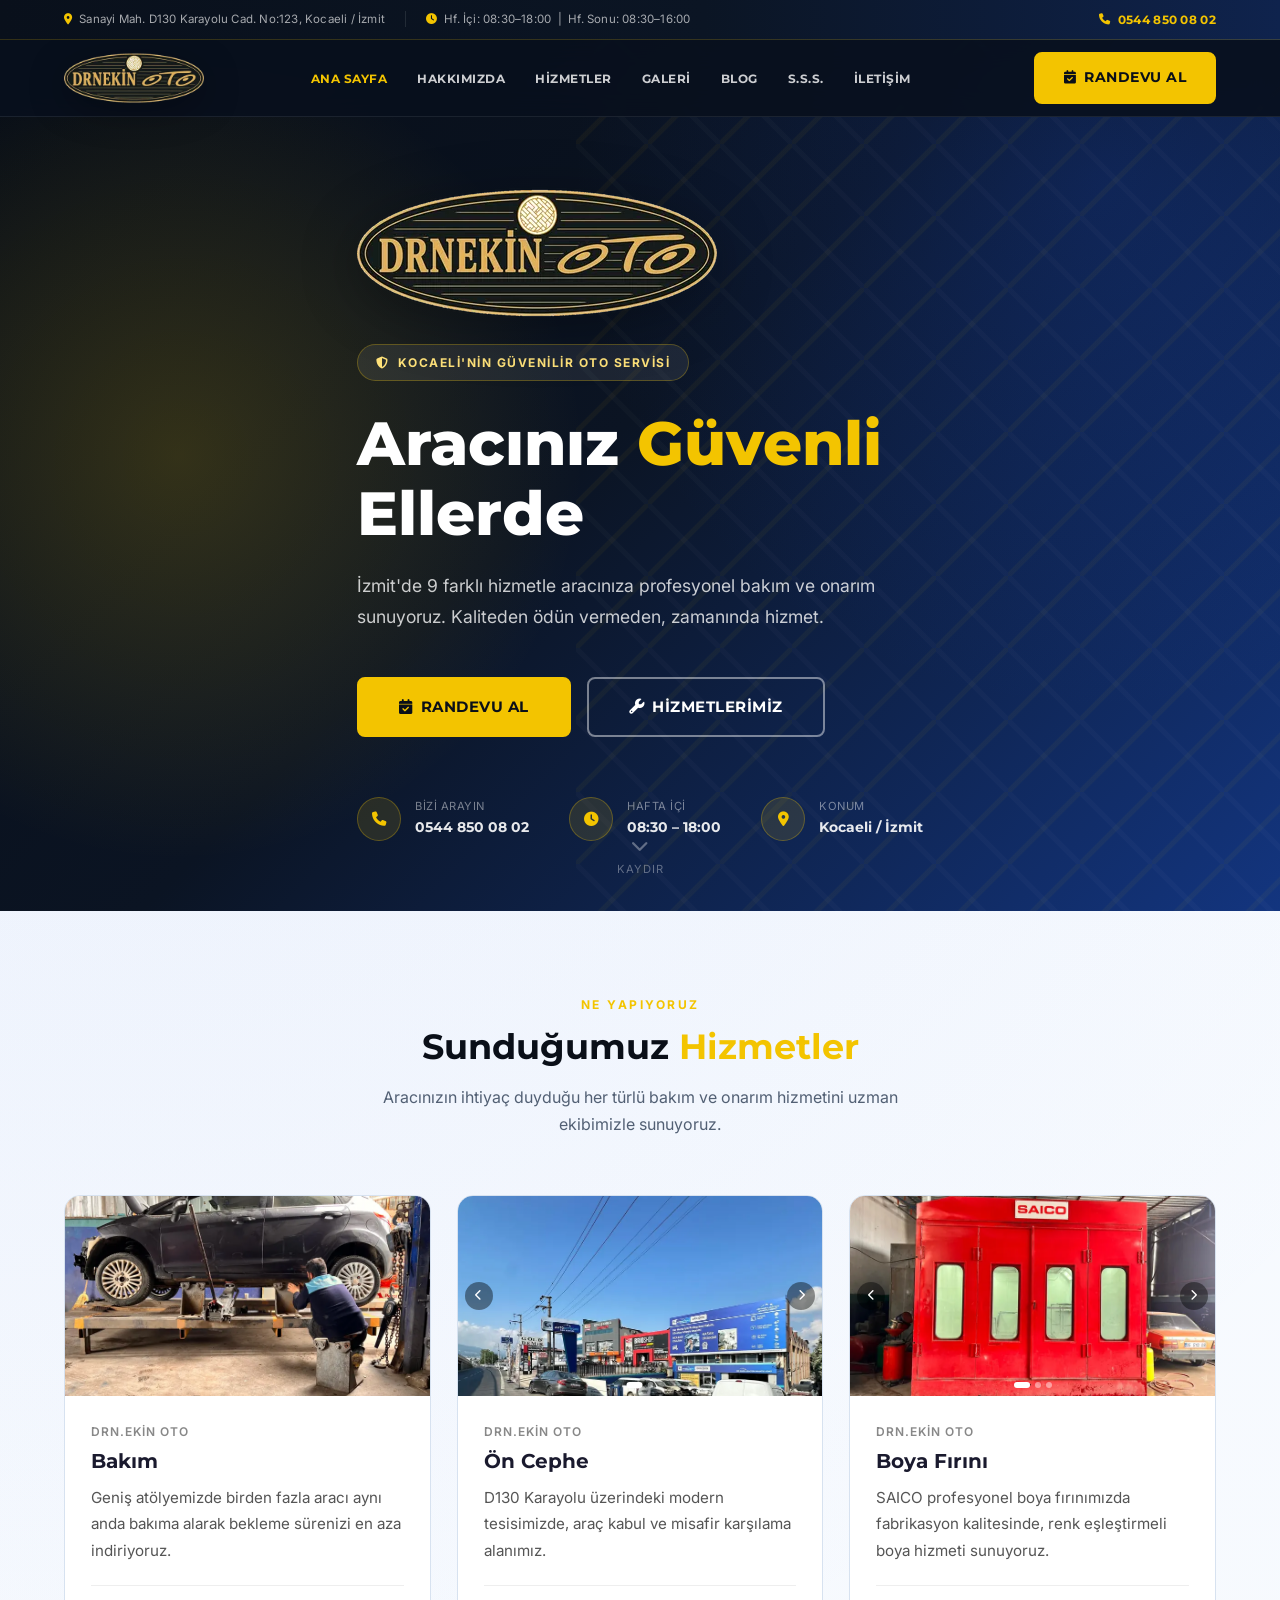
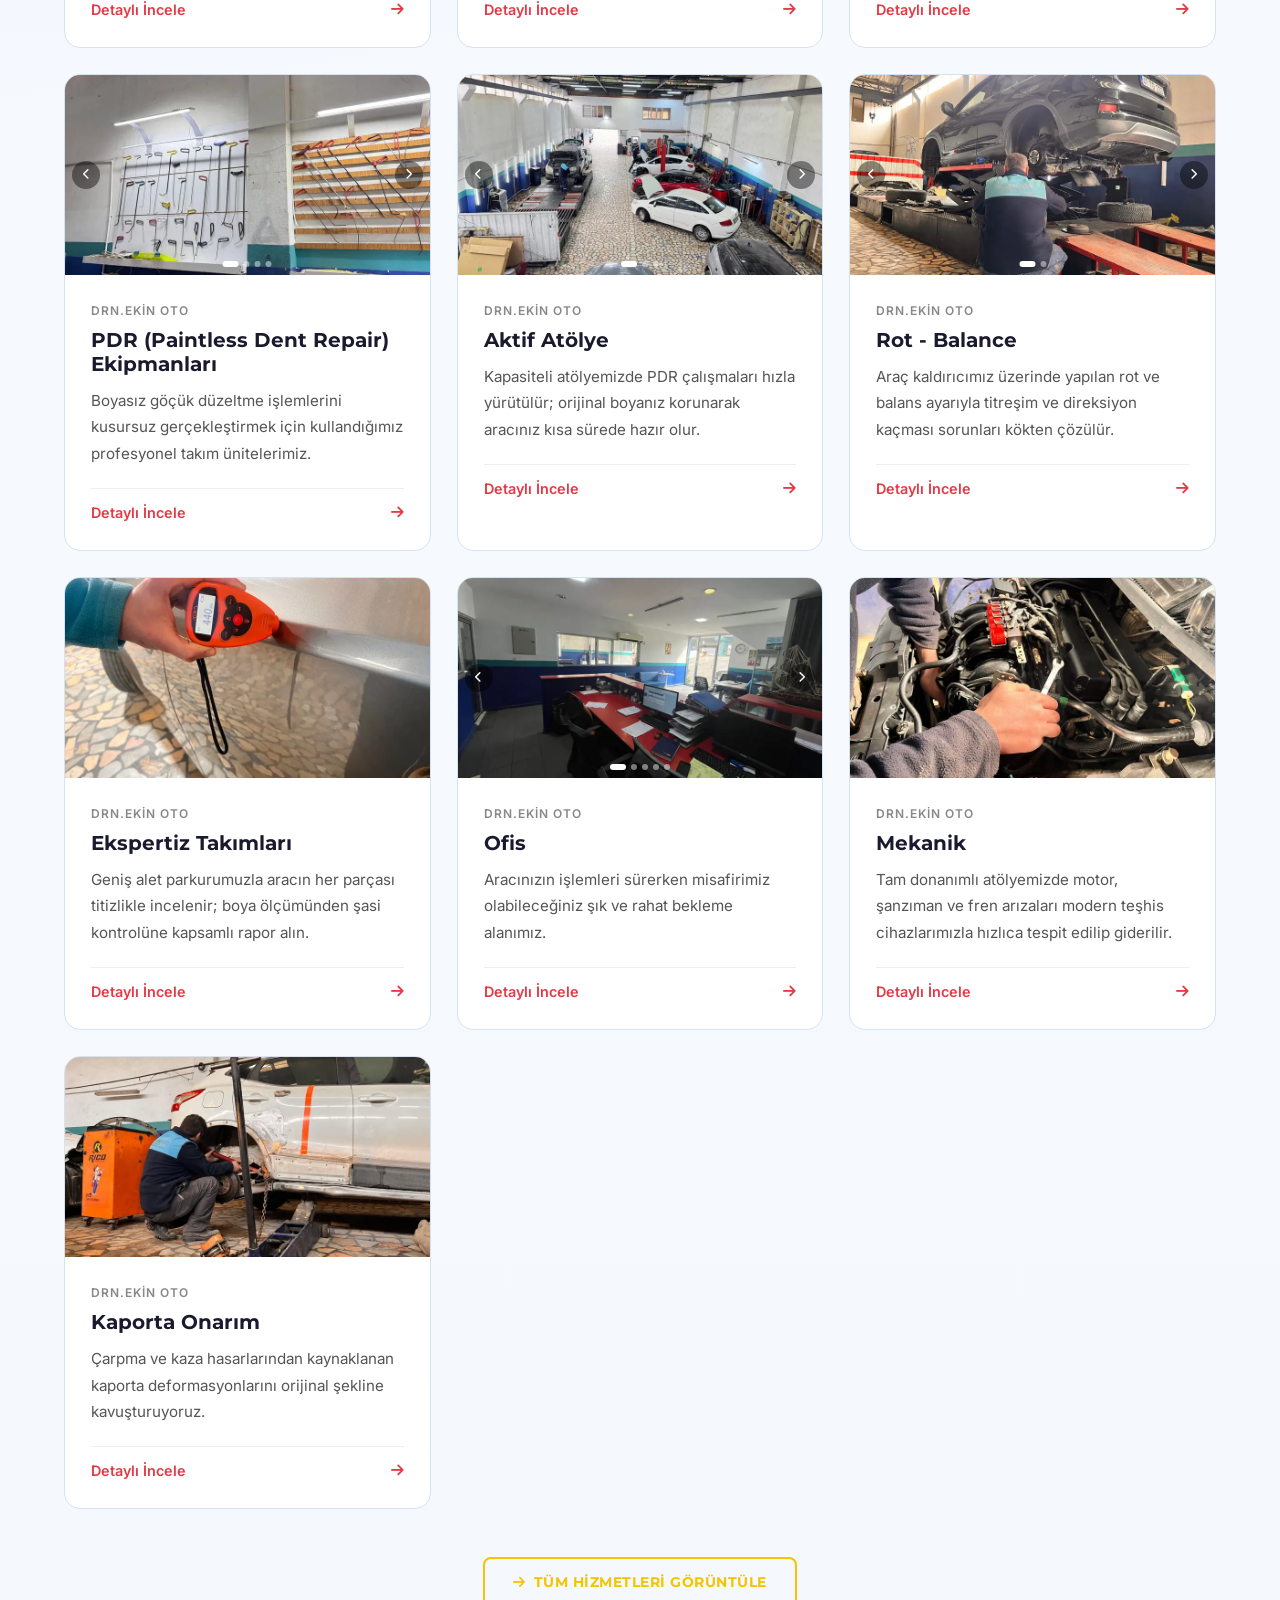
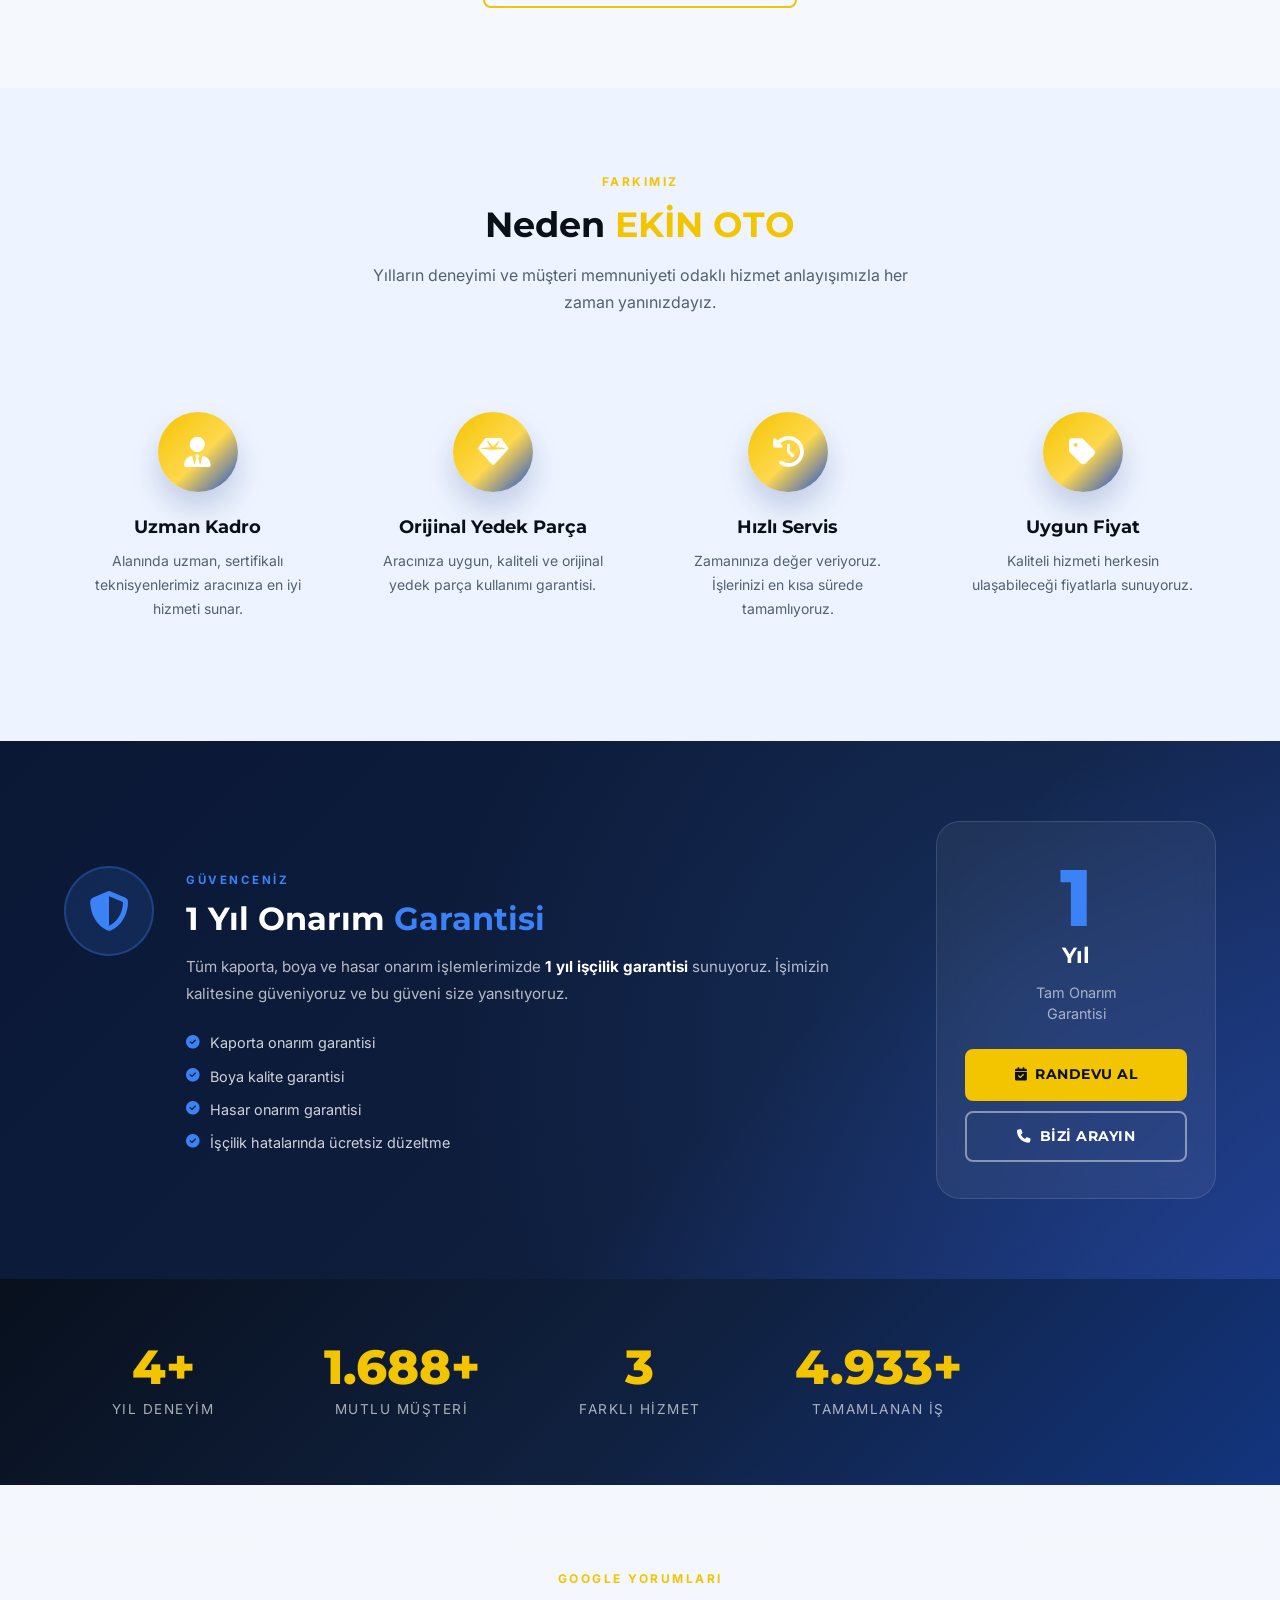
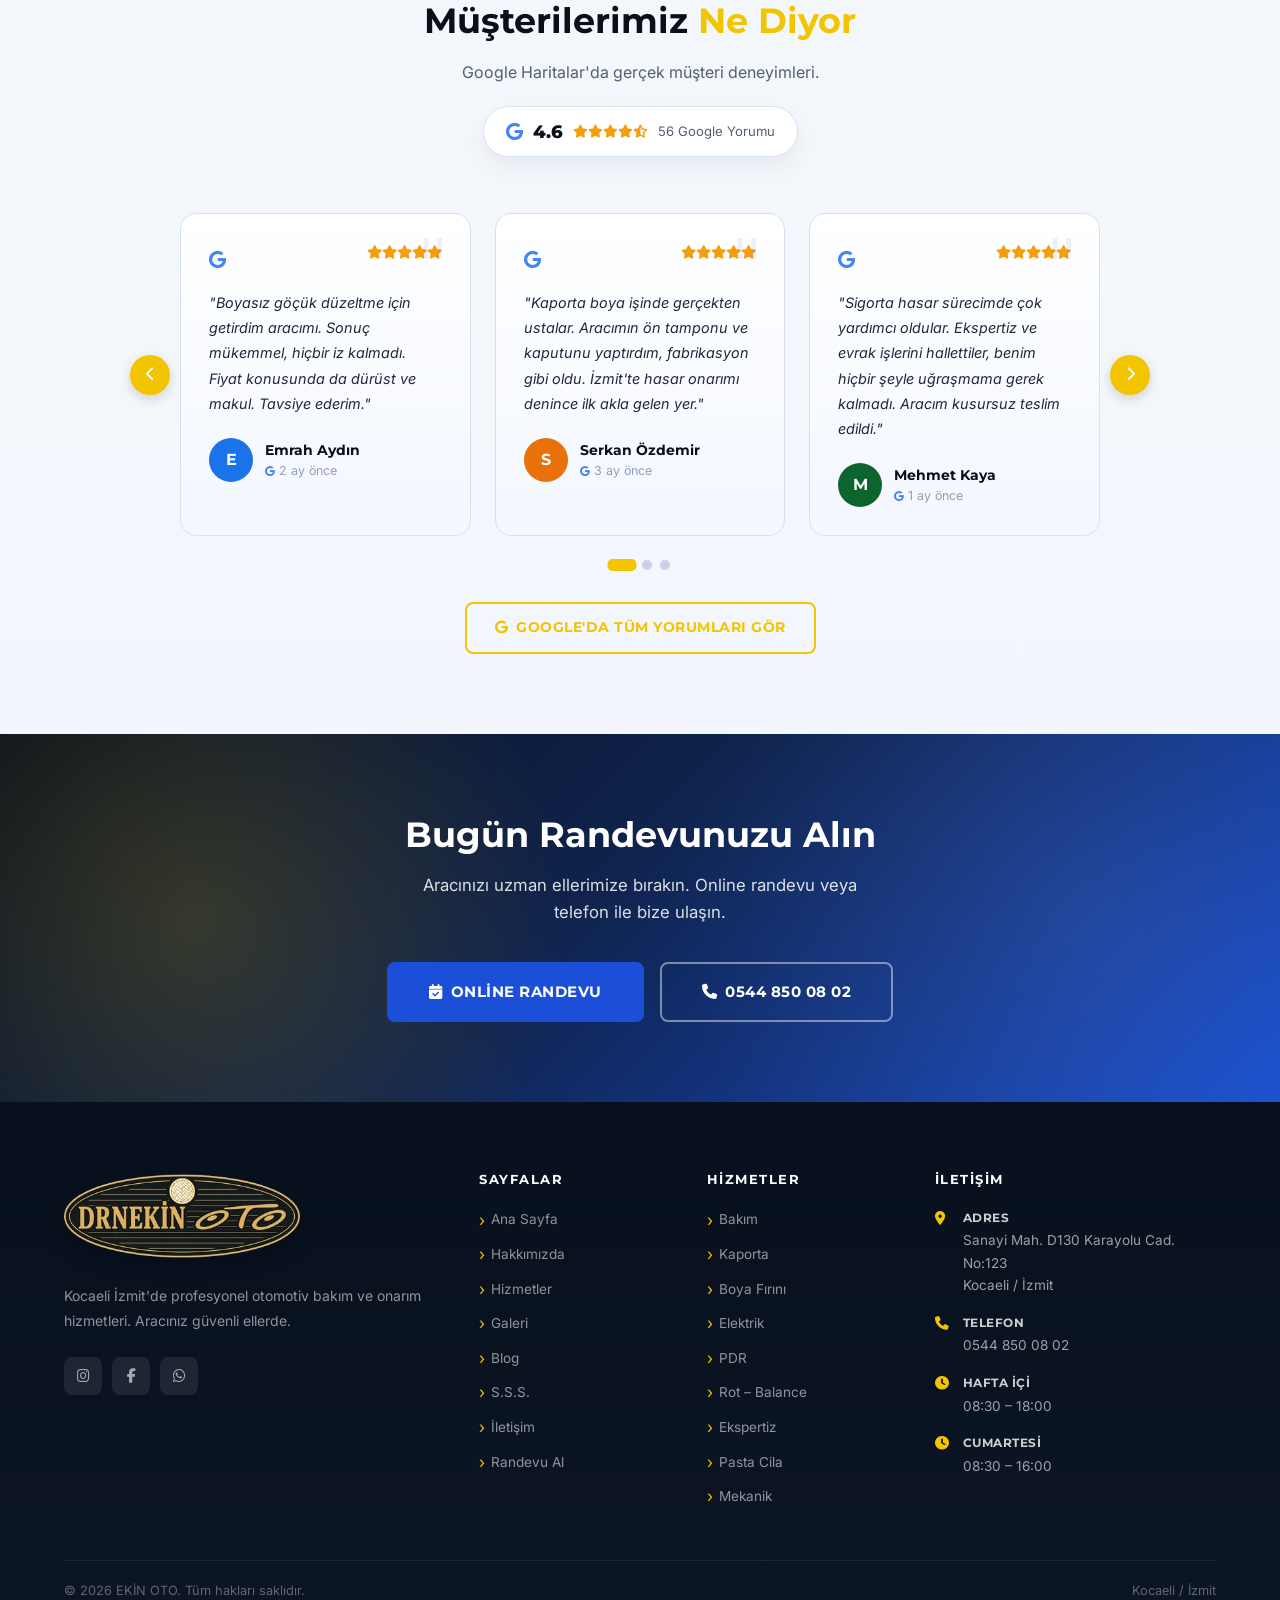
==== index.html @ cec2ea78 "Add Google reviews backend" ====
﻿<!DOCTYPE html>
<html lang="tr" data-tablet-nav="balanced">
<head>
  <meta charset="UTF-8">
  <meta http-equiv="Content-Type" content="text/html; charset=UTF-8">
  <meta name="viewport" content="width=device-width, initial-scale=1.0">
  <meta name="description" content="EKİN OTO - Kocaeli İzmit'nin güvenilir oto servisi. Yağ değişimi, lastik, fren, motor tamiri ve daha fazlası.">
  <title>EKİN OTO | Kocaeli İzmit Oto Servis</title>
  <meta property="og:title" content="EKİN OTO | Kocaeli İzmit Oto Servis">
  <meta property="og:description" content="İzmit'te 9 farklı hizmetle profesyonel bakım ve onarım. Güvenilir, hızlı ve uygun fiyatlı oto servis.">
  <meta property="og:type" content="website">
  <meta property="og:locale" content="tr_TR">
  <meta property="og:url" content="https://drnekinotoizmit.com/">
  <link rel="preconnect" href="https://fonts.googleapis.com">
  <link rel="preconnect" href="https://fonts.gstatic.com" crossorigin>
  <link href="https://fonts.googleapis.com/css2?family=Montserrat:wght@400;500;600;700;800&family=Inter:wght@300;400;500;600&family=Playfair+Display:wght@700;800&display=swap" rel="stylesheet">
  <link rel="stylesheet" href="https://cdnjs.cloudflare.com/ajax/libs/font-awesome/6.5.0/css/all.min.css">
  <link rel="stylesheet" href="css/style.css?v=26">

  <link rel="icon" type="image/png" href="images/logo1-icon.png?v=20260424">
  <link rel="apple-touch-icon" href="images/logo1-icon.png?v=20260424">
  <!-- Google Analytics -->
  <script async src="https://www.googletagmanager.com/gtag/js?id=G-1234567890"></script>
  <script>
    window.dataLayer = window.dataLayer || [];
    function gtag(){dataLayer.push(arguments);}
    gtag('js', new Date());
    gtag('config', 'G-1234567890');
  </script>
  <!-- Schema Markup -->
  <script type="application/ld+json">
  {
    "@context": "https://schema.org",
    "@type": "AutoRepair",
    "name": "EKİN OTO SERVİS",
    "image": "https://drnekinotoizmit.com/images/logo1.png?v=20260424",
    "@id": "https://drnekinotoizmit.com",
    "url": "https://drnekinotoizmit.com",
    "telephone": "+905448500802",
    "address": {
      "@type": "PostalAddress",
      "streetAddress": "Sanayi Mah. D130 Karayolu Cad. No:123",
      "addressLocality": "İzmit",
      "addressRegion": "Kocaeli",
      "addressCountry": "TR"
    }
  }
  </script>
</head>
<body>

  <!-- TOP INFO BAR -->
  <div class="topbar">
    <div class="container">
      <div class="topbar-left">
        <span class="topbar-item"><i class="fa-solid fa-location-dot"></i> Sanayi Mah. D130 Karayolu Cad. No:123, Kocaeli / İzmit</span>
        <span class="topbar-divider"></span>
        <span class="topbar-item"><i class="fa-solid fa-clock"></i> Hf. İçi: 08:30–18:00 &nbsp;|&nbsp; Hf. Sonu: 08:30–16:00</span>
      </div>
      <div class="topbar-right">
        <a href="tel:+905448500802" class="topbar-phone"><i class="fa-solid fa-phone"></i> 0544 850 08 02</a>
      </div>
    </div>
  </div>

  <!-- NAVBAR -->
  <nav class="navbar" id="navbar">
    <div class="container">
      <a href="index.html" class="navbar-logo">
        <img src="images/logo1-720.webp?v=20260424" alt="EKİN OTO SERVİS" class="logo-img" srcset="images/logo1-360.webp?v=20260424 360w, images/logo1-720.webp?v=20260424 720w" sizes="(max-width: 640px) 170px, 260px" decoding="async" fetchpriority="high">
      </a>
      <ul class="nav-links">
        <li><a href="index.html" class="active">Ana Sayfa</a></li>
        <li><a href="hakkimizda.html">Hakkımızda</a></li>
        <li><a href="hizmetler.html">Hizmetler</a></li>
        <li><a href="galeri.html">Galeri</a></li>
        <li><a href="blog.html">Blog</a></li>
        <li><a href="sss.html">S.S.S.</a></li>
        <li><a href="iletisim.html">İletişim</a></li>
      </ul>
      <div class="nav-cta-wrapper">
        <a href="randevu.html" class="btn btn-primary">
          <i class="fa-solid fa-calendar-check"></i> Randevu Al
        </a>
      </div>
      <button class="hamburger" id="hamburger" aria-label="Menüyü aç">
        <span></span><span></span><span></span>
      </button>
    </div>
    <div class="mobile-nav" id="mobileNav">
      <div class="mobile-nav-brand">
        <img src="images/logo1-720.webp?v=20260424" alt="EKİN OTO SERVİS" class="mobile-nav-logo" srcset="images/logo1-360.webp?v=20260424 360w, images/logo1-720.webp?v=20260424 720w" sizes="(max-width: 640px) 170px, 260px" decoding="async">
      </div>
      <ul>
        <li><a href="index.html">Ana Sayfa</a></li>
        <li><a href="hakkimizda.html">Hakkımızda</a></li>
        <li><a href="hizmetler.html">Hizmetler</a></li>
        <li><a href="galeri.html">Galeri</a></li>
        <li><a href="blog.html">Blog</a></li>
        <li><a href="sss.html">S.S.S.</a></li>
        <li><a href="iletisim.html">İletişim</a></li>
      </ul></div>
  </nav>

  <!-- HERO -->
  <section class="hero">
    <div class="hero-container">
      <div class="hero-brand">
        <img src="images/logo1-720.webp?v=20260424" alt="EKİN OTO SERVİS" class="hero-logo" srcset="images/logo1-360.webp?v=20260424 360w, images/logo1-720.webp?v=20260424 720w" sizes="(max-width: 640px) 170px, 260px" decoding="async">
      </div>
      <div class="hero-badge">
        <i class="fa-solid fa-shield-halved"></i> Kocaeli'nin Güvenilir Oto Servisi
      </div>
      <h1>Aracınız <span>Güvenli</span><br>Ellerde</h1>
      <p class="hero-subtitle">
        İzmit'de 9 farklı hizmetle aracınıza profesyonel bakım ve onarım sunuyoruz. Kaliteden ödün vermeden, zamanında hizmet.
      </p>
      <div class="hero-btns">
        <a href="randevu.html" class="btn btn-primary btn-lg">
          <i class="fa-solid fa-calendar-check"></i> Randevu Al
        </a>
        <a href="hizmetler.html" class="btn btn-outline btn-lg">
          <i class="fa-solid fa-wrench"></i> Hizmetlerimiz
        </a>
      </div>
      <div class="hero-info">
        <div class="hero-info-item">
          <div class="info-icon"><i class="fa-solid fa-phone"></i></div>
          <div>
            <span class="info-label">Bizi Arayın</span>
            <span class="info-value">0544 850 08 02</span>
          </div>
        </div>
        <div class="hero-info-item">
          <div class="info-icon"><i class="fa-solid fa-clock"></i></div>
          <div>
            <span class="info-label">Hafta İçi</span>
            <span class="info-value">08:30 – 18:00</span>
          </div>
        </div>
        <div class="hero-info-item">
          <div class="info-icon"><i class="fa-solid fa-location-dot"></i></div>
          <div>
            <span class="info-label">Konum</span>
            <span class="info-value">Kocaeli / İzmit</span>
          </div>
        </div>
      </div>
    </div>
    <div class="scroll-indicator">
      <i class="fa-solid fa-chevron-down"></i>
      <span>Kaydır</span>
    </div>
  </section>

  <!-- HİZMETLER -->
  <section class="section">
    <div class="container">
      <div class="section-header reveal">
        <span class="section-tag">Ne Yapıyoruz</span>
        <h2 class="section-title">Sunduğumuz <span class="text-red">Hizmetler</span></h2>
        <p class="section-desc">Aracınızın ihtiyaç duyduğu her türlü bakım ve onarım hizmetini uzman ekibimizle sunuyoruz.</p>
      </div>
      <div class="services-detail-grid">
        <!-- 1. BAKIM -->
        <div class="service-detail-card reveal reveal-d1">
          <div class="service-detail-img-wrap">
            <img src="images/drn-bakim2-800.webp?v=20260424" alt="Bakım" class="service-detail-img" loading="lazy" srcset="images/drn-bakim2-800.webp?v=20260424 800w, images/drn-bakim2-1400.webp?v=20260424 1400w" sizes="(max-width: 900px) 100vw, 360px" decoding="async" data-full="images/drn-bakim2-1400.webp?v=20260424">
          </div>
          <div class="service-detail-body">
            <div class="card-brand" style="font-size:0.75rem; color:#888; letter-spacing:1px; margin-bottom:8px; font-weight:600;">DRN.EKİN OTO</div>
            <h3 style="margin-bottom:12px; color:#1a1a2e; font-size:1.25rem;">Bakım</h3>
            <p style="font-size:0.95rem; color:#555; margin-bottom:20px;">Geniş atölyemizde birden fazla aracı aynı anda bakıma alarak bekleme sürenizi en aza indiriyoruz.</p>
            <a href="hizmetler.html" class="btn-detail" style="display:flex; justify-content:space-between; align-items:center; text-decoration:none; color:#e63946; font-weight:600; font-size:0.9rem; border-top:1px solid #eee; padding-top:12px;">Detaylı İncele <i class="fa-solid fa-arrow-right"></i></a>
          </div>
        </div>

        <!-- 2. KAPORTA -->
        <div class="service-detail-card reveal reveal-d2">
          <div class="img-slider" data-slider>
            <div class="img-slider-track">
              <img src="images/drn-on-cephe-800.webp?v=20260424" alt="Ön Cephe" class="img-slider-slide" loading="lazy" srcset="images/drn-on-cephe-800.webp?v=20260424 800w, images/drn-on-cephe-1400.webp?v=20260424 1400w" sizes="(max-width: 900px) 100vw, 360px" decoding="async" data-full="images/drn-on-cephe-1400.webp?v=20260424">
              <img src="images/drn-on-cephe-800.webp?v=20260424" alt="Dış Cephe" class="img-slider-slide" loading="lazy" srcset="images/drn-on-cephe-800.webp?v=20260424 800w, images/drn-on-cephe-1400.webp?v=20260424 1400w" sizes="(max-width: 900px) 100vw, 360px" decoding="async" data-full="images/drn-on-cephe-1400.webp?v=20260424">
            </div>
            <button class="img-slider-btn img-slider-prev" aria-label="Önceki"><i class="fa-solid fa-chevron-left"></i></button>
            <button class="img-slider-btn img-slider-next" aria-label="Sonraki"><i class="fa-solid fa-chevron-right"></i></button>
            <div class="img-slider-dots"></div>
          </div>
          <div class="service-detail-body">
            <div class="card-brand" style="font-size:0.75rem; color:#888; letter-spacing:1px; margin-bottom:8px; font-weight:600;">DRN.EKİN OTO</div>
            <h3 style="margin-bottom:12px; color:#1a1a2e; font-size:1.25rem;">Ön Cephe</h3>
            <p style="font-size:0.95rem; color:#555; margin-bottom:20px;">D130 Karayolu üzerindeki modern tesisimizde, araç kabul ve misafir karşılama alanımız.</p>
            <a href="hizmetler.html" class="btn-detail" style="display:flex; justify-content:space-between; align-items:center; text-decoration:none; color:#e63946; font-weight:600; font-size:0.9rem; border-top:1px solid #eee; padding-top:12px;">Detaylı İncele <i class="fa-solid fa-arrow-right"></i></a>
          </div>
        </div>

        <!-- 3. BOYA FIRINI -->
        <div class="service-detail-card reveal reveal-d3">
          <div class="img-slider" data-slider>
            <div class="img-slider-track">
              <img src="images/drn-boya-firini2-800.webp?v=20260424" alt="Boya Fırını İç" class="img-slider-slide" loading="lazy" srcset="images/drn-boya-firini2-800.webp?v=20260424 800w, images/drn-boya-firini2-1400.webp?v=20260424 1400w" sizes="(max-width: 900px) 100vw, 360px" decoding="async" data-full="images/drn-boya-firini2-1400.webp?v=20260424">
              <img src="images/drn-boya-firini3-800.webp?v=20260424" alt="SAICO Boya Fırını Açık" class="img-slider-slide" loading="lazy" srcset="images/drn-boya-firini3-800.webp?v=20260424 800w, images/drn-boya-firini3-1400.webp?v=20260424 1400w" sizes="(max-width: 900px) 100vw, 360px" decoding="async" data-full="images/drn-boya-firini3-1400.webp?v=20260424">
              <img src="images/drn-boya-firini4-800.webp?v=20260424" alt="SAICO Boya Fırını" class="img-slider-slide" loading="lazy" srcset="images/drn-boya-firini4-800.webp?v=20260424 800w, images/drn-boya-firini4-1400.webp?v=20260424 1400w" sizes="(max-width: 900px) 100vw, 360px" decoding="async" data-full="images/drn-boya-firini4-1400.webp?v=20260424">
            </div>
            <button class="img-slider-btn img-slider-prev" aria-label="Önceki"><i class="fa-solid fa-chevron-left"></i></button>
            <button class="img-slider-btn img-slider-next" aria-label="Sonraki"><i class="fa-solid fa-chevron-right"></i></button>
            <div class="img-slider-dots"></div>
          </div>
          <div class="service-detail-body">
            <div class="card-brand" style="font-size:0.75rem; color:#888; letter-spacing:1px; margin-bottom:8px; font-weight:600;">DRN.EKİN OTO</div>
            <h3 style="margin-bottom:12px; color:#1a1a2e; font-size:1.25rem;">Boya Fırını</h3>
            <p style="font-size:0.95rem; color:#555; margin-bottom:20px;">SAICO profesyonel boya fırınımızda fabrikasyon kalitesinde, renk eşleştirmeli boya hizmeti sunuyoruz.</p>
            <a href="hizmetler.html" class="btn-detail" style="display:flex; justify-content:space-between; align-items:center; text-decoration:none; color:#e63946; font-weight:600; font-size:0.9rem; border-top:1px solid #eee; padding-top:12px;">Detaylı İncele <i class="fa-solid fa-arrow-right"></i></a>
          </div>
        </div>

        <!-- 4. ELEKTRİK -->
        <div class="service-detail-card reveal reveal-d1">
          <div class="img-slider" data-slider>
            <div class="img-slider-track">
              <img src="images/drn-ekipman2-800.webp?v=20260424" alt="PDR Ekipmanları" class="img-slider-slide" loading="lazy" srcset="images/drn-ekipman2-800.webp?v=20260424 800w, images/drn-ekipman2-1400.webp?v=20260424 1400w" sizes="(max-width: 900px) 100vw, 360px" decoding="async" data-full="images/drn-ekipman2-1400.webp?v=20260424">
              <img src="images/drn-ekipman1-800.webp?v=20260424" alt="PDR Ekipmanı 2" class="img-slider-slide" loading="lazy" srcset="images/drn-ekipman1-800.webp?v=20260424 800w, images/drn-ekipman1-1400.webp?v=20260424 1400w" sizes="(max-width: 900px) 100vw, 360px" decoding="async" data-full="images/drn-ekipman1-1400.webp?v=20260424">
              <img src="images/drn-ekipman3-800.webp?v=20260424" alt="PDR Ekipmanı 3" class="img-slider-slide" loading="lazy" srcset="images/drn-ekipman3-800.webp?v=20260424 800w, images/drn-ekipman3-1400.webp?v=20260424 1400w" sizes="(max-width: 900px) 100vw, 360px" decoding="async" data-full="images/drn-ekipman3-1400.webp?v=20260424">
              <img src="images/drn-ekipman4-800.webp?v=20260424" alt="PDR Ekipmanı 4" class="img-slider-slide" loading="lazy" srcset="images/drn-ekipman4-800.webp?v=20260424 800w, images/drn-ekipman4-1400.webp?v=20260424 1400w" sizes="(max-width: 900px) 100vw, 360px" decoding="async" data-full="images/drn-ekipman4-1400.webp?v=20260424">
            </div>
            <button class="img-slider-btn img-slider-prev" aria-label="Önceki"><i class="fa-solid fa-chevron-left"></i></button>
            <button class="img-slider-btn img-slider-next" aria-label="Sonraki"><i class="fa-solid fa-chevron-right"></i></button>
            <div class="img-slider-dots"></div>
          </div>
          <div class="service-detail-body">
            <div class="card-brand" style="font-size:0.75rem; color:#888; letter-spacing:1px; margin-bottom:8px; font-weight:600;">DRN.EKİN OTO</div>
            <h3 style="margin-bottom:12px; color:#1a1a2e; font-size:1.25rem;">PDR (Paintless Dent Repair) Ekipmanları</h3>
            <p style="font-size:0.95rem; color:#555; margin-bottom:20px;">Boyasız göçük düzeltme işlemlerini kusursuz gerçekleştirmek için kullandığımız profesyonel takım ünitelerimiz.</p>
            <a href="hizmetler.html" class="btn-detail" style="display:flex; justify-content:space-between; align-items:center; text-decoration:none; color:#e63946; font-weight:600; font-size:0.9rem; border-top:1px solid #eee; padding-top:12px;">Detaylı İncele <i class="fa-solid fa-arrow-right"></i></a>
          </div>
        </div>

        <!-- 5. PDR (BOYASIZ GÖÇÜK) -->
        <div class="service-detail-card reveal reveal-d2">
          <div class="img-slider" data-slider>
            <div class="img-slider-track">
              <img src="images/drn-atolye2-800.webp?v=20260424" alt="Aktif Atölye" class="img-slider-slide" loading="lazy" srcset="images/drn-atolye2-800.webp?v=20260424 800w, images/drn-atolye2-1400.webp?v=20260424 1400w" sizes="(max-width: 900px) 100vw, 360px" decoding="async" data-full="images/drn-atolye2-1400.webp?v=20260424">
              <img src="images/drn-atolye-800.webp?v=20260424" alt="Atölye" class="img-slider-slide" loading="lazy" srcset="images/drn-atolye-800.webp?v=20260424 800w, images/drn-atolye-1400.webp?v=20260424 1400w" sizes="(max-width: 900px) 100vw, 360px" decoding="async" data-full="images/drn-atolye-1400.webp?v=20260424">
              <img src="images/drn-atolye3-800.webp?v=20260424" alt="Atölye 3" class="img-slider-slide" loading="lazy" srcset="images/drn-atolye3-800.webp?v=20260424 800w, images/drn-atolye3-1400.webp?v=20260424 1400w" sizes="(max-width: 900px) 100vw, 360px" decoding="async" data-full="images/drn-atolye3-1400.webp?v=20260424">
            </div>
            <button class="img-slider-btn img-slider-prev" aria-label="Önceki"><i class="fa-solid fa-chevron-left"></i></button>
            <button class="img-slider-btn img-slider-next" aria-label="Sonraki"><i class="fa-solid fa-chevron-right"></i></button>
            <div class="img-slider-dots"></div>
          </div>
          <div class="service-detail-body">
            <div class="card-brand" style="font-size:0.75rem; color:#888; letter-spacing:1px; margin-bottom:8px; font-weight:600;">DRN.EKİN OTO</div>
            <h3 style="margin-bottom:12px; color:#1a1a2e; font-size:1.25rem;">Aktif Atölye</h3>
            <p style="font-size:0.95rem; color:#555; margin-bottom:20px;">Kapasiteli atölyemizde PDR çalışmaları hızla yürütülür; orijinal boyanız korunarak aracınız kısa sürede hazır olur.</p>
            <a href="hizmetler.html" class="btn-detail" style="display:flex; justify-content:space-between; align-items:center; text-decoration:none; color:#e63946; font-weight:600; font-size:0.9rem; border-top:1px solid #eee; padding-top:12px;">Detaylı İncele <i class="fa-solid fa-arrow-right"></i></a>
          </div>
        </div>

        <!-- 6. ROT BALANCE -->
        <div class="service-detail-card reveal reveal-d3">
          <div class="img-slider" data-slider>
            <div class="img-slider-track">
              <img src="images/drn-rot-balans1-800.webp?v=20260424" alt="Rot - Balance" class="img-slider-slide" loading="lazy" srcset="images/drn-rot-balans1-800.webp?v=20260424 800w, images/drn-rot-balans1-1400.webp?v=20260424 1400w" sizes="(max-width: 900px) 100vw, 360px" decoding="async" data-full="images/drn-rot-balans1-1400.webp?v=20260424">
              <img src="images/drn-rot-balans2-800.webp?v=20260424" alt="Rot - Balance 2" class="img-slider-slide" loading="lazy" srcset="images/drn-rot-balans2-800.webp?v=20260424 800w, images/drn-rot-balans2-1400.webp?v=20260424 1400w" sizes="(max-width: 900px) 100vw, 360px" decoding="async" data-full="images/drn-rot-balans2-1400.webp?v=20260424">
            </div>
            <button class="img-slider-btn img-slider-prev" aria-label="Önceki"><i class="fa-solid fa-chevron-left"></i></button>
            <button class="img-slider-btn img-slider-next" aria-label="Sonraki"><i class="fa-solid fa-chevron-right"></i></button>
            <div class="img-slider-dots"></div>
          </div>
          <div class="service-detail-body">
            <div class="card-brand" style="font-size:0.75rem; color:#888; letter-spacing:1px; margin-bottom:8px; font-weight:600;">DRN.EKİN OTO</div>
            <h3 style="margin-bottom:12px; color:#1a1a2e; font-size:1.25rem;">Rot - Balance</h3>
            <p style="font-size:0.95rem; color:#555; margin-bottom:20px;">Araç kaldırıcımız üzerinde yapılan rot ve balans ayarıyla titreşim ve direksiyon kaçması sorunları kökten çözülür.</p>
            <a href="hizmetler.html" class="btn-detail" style="display:flex; justify-content:space-between; align-items:center; text-decoration:none; color:#e63946; font-weight:600; font-size:0.9rem; border-top:1px solid #eee; padding-top:12px;">Detaylı İncele <i class="fa-solid fa-arrow-right"></i></a>
          </div>
        </div>

        <!-- 7. EKSPERTİZ -->
        <div class="service-detail-card reveal reveal-d1">
          <div class="service-detail-img-wrap">
            <img src="images/drn-ekspertiz2-800.webp?v=20260424" alt="Ekspertiz" class="service-detail-img" loading="lazy" srcset="images/drn-ekspertiz2-800.webp?v=20260424 800w, images/drn-ekspertiz2-1400.webp?v=20260424 1400w" sizes="(max-width: 900px) 100vw, 360px" decoding="async" data-full="images/drn-ekspertiz2-1400.webp?v=20260424">
          </div>
          <div class="service-detail-body">
            <div class="card-brand" style="font-size:0.75rem; color:#888; letter-spacing:1px; margin-bottom:8px; font-weight:600;">DRN.EKİN OTO</div>
            <h3 style="margin-bottom:12px; color:#1a1a2e; font-size:1.25rem;">Ekspertiz Takımları</h3>
            <p style="font-size:0.95rem; color:#555; margin-bottom:20px;">Geniş alet parkurumuzla aracın her parçası titizlikle incelenir; boya ölçümünden şasi kontrolüne kapsamlı rapor alın.</p>
            <a href="hizmetler.html" class="btn-detail" style="display:flex; justify-content:space-between; align-items:center; text-decoration:none; color:#e63946; font-weight:600; font-size:0.9rem; border-top:1px solid #eee; padding-top:12px;">Detaylı İncele <i class="fa-solid fa-arrow-right"></i></a>
          </div>
        </div>

        <!-- 8. OFİS -->
        <div class="service-detail-card reveal reveal-d2">
          <div class="img-slider" data-slider>
            <div class="img-slider-track">
              <img src="images/drn-customer-space2-800.webp?v=20260424" alt="Ofis" class="img-slider-slide" loading="lazy" srcset="images/drn-customer-space2-800.webp?v=20260424 800w, images/drn-customer-space2-1400.webp?v=20260424 1400w" sizes="(max-width: 900px) 100vw, 360px" decoding="async" data-full="images/drn-customer-space2-1400.webp?v=20260424">
              <img src="images/drn-ofis1-800.webp?v=20260424" alt="Bekleme Salonu" class="img-slider-slide" loading="lazy" srcset="images/drn-ofis1-800.webp?v=20260424 800w, images/drn-ofis1-1400.webp?v=20260424 1400w" sizes="(max-width: 900px) 100vw, 360px" decoding="async" data-full="images/drn-ofis1-1400.webp?v=20260424">
              <img src="images/drn-ofis2-800.webp?v=20260424" alt="Müzik Sistemi" class="img-slider-slide" loading="lazy" srcset="images/drn-ofis2-800.webp?v=20260424 800w, images/drn-ofis2-1400.webp?v=20260424 1400w" sizes="(max-width: 900px) 100vw, 360px" decoding="async" data-full="images/drn-ofis2-1400.webp?v=20260424">
              <img src="images/drn-ofis3-800.webp?v=20260424" alt="Plak Koleksiyonu" class="img-slider-slide" loading="lazy" srcset="images/drn-ofis3-800.webp?v=20260424 800w, images/drn-ofis3-1400.webp?v=20260424 1400w" sizes="(max-width: 900px) 100vw, 360px" decoding="async" data-full="images/drn-ofis3-1400.webp?v=20260424">
              <img src="images/drn-ofis4-800.webp?v=20260424" alt="Ofis Genel" class="img-slider-slide" loading="lazy" srcset="images/drn-ofis4-800.webp?v=20260424 800w, images/drn-ofis4-1400.webp?v=20260424 1400w" sizes="(max-width: 900px) 100vw, 360px" decoding="async" data-full="images/drn-ofis4-1400.webp?v=20260424">
            </div>
            <button class="img-slider-btn img-slider-prev" aria-label="Önceki"><i class="fa-solid fa-chevron-left"></i></button>
            <button class="img-slider-btn img-slider-next" aria-label="Sonraki"><i class="fa-solid fa-chevron-right"></i></button>
            <div class="img-slider-dots"></div>
          </div>
          <div class="service-detail-body">
            <div class="card-brand" style="font-size:0.75rem; color:#888; letter-spacing:1px; margin-bottom:8px; font-weight:600;">DRN.EKİN OTO</div>
            <h3 style="margin-bottom:12px; color:#1a1a2e; font-size:1.25rem;">Ofis</h3>
            <p style="font-size:0.95rem; color:#555; margin-bottom:20px;">Aracınızın işlemleri sürerken misafirimiz olabileceğiniz şık ve rahat bekleme alanımız.</p>
            <a href="hizmetler.html" class="btn-detail" style="display:flex; justify-content:space-between; align-items:center; text-decoration:none; color:#e63946; font-weight:600; font-size:0.9rem; border-top:1px solid #eee; padding-top:12px;">Detaylı İncele <i class="fa-solid fa-arrow-right"></i></a>
          </div>
        </div>

        <!-- 9. MEKANİK -->
        <div class="service-detail-card reveal reveal-d3">
          <div class="service-detail-img-wrap">
            <img src="images/drn-mekanik2-800.webp?v=20260424" alt="Mekanik" class="service-detail-img" loading="lazy" srcset="images/drn-mekanik2-800.webp?v=20260424 800w, images/drn-mekanik2-1400.webp?v=20260424 1400w" sizes="(max-width: 900px) 100vw, 360px" decoding="async" data-full="images/drn-mekanik2-1400.webp?v=20260424">
          </div>
          <div class="service-detail-body">
            <div class="card-brand" style="font-size:0.75rem; color:#888; letter-spacing:1px; margin-bottom:8px; font-weight:600;">DRN.EKİN OTO</div>
            <h3 style="margin-bottom:12px; color:#1a1a2e; font-size:1.25rem;">Mekanik</h3>
            <p style="font-size:0.95rem; color:#555; margin-bottom:20px;">Tam donanımlı atölyemizde motor, şanzıman ve fren arızaları modern teşhis cihazlarımızla hızlıca tespit edilip giderilir.</p>
            <a href="hizmetler.html" class="btn-detail" style="display:flex; justify-content:space-between; align-items:center; text-decoration:none; color:#e63946; font-weight:600; font-size:0.9rem; border-top:1px solid #eee; padding-top:12px;">Detaylı İncele <i class="fa-solid fa-arrow-right"></i></a>
          </div>
        </div>

        <!-- 10. KAPORTA ONARIM -->
        <div class="service-detail-card reveal reveal-d1">
          <div class="service-detail-img-wrap">
            <img src="images/drn-kaporta-onarim-800.webp?v=20260424" alt="Kaporta Onarım" class="service-detail-img" loading="lazy" srcset="images/drn-kaporta-onarim-800.webp?v=20260424 800w, images/drn-kaporta-onarim-1400.webp?v=20260424 1400w" sizes="(max-width: 900px) 100vw, 360px" decoding="async" data-full="images/drn-kaporta-onarim-1400.webp?v=20260424">
          </div>
          <div class="service-detail-body">
            <div class="card-brand" style="font-size:0.75rem; color:#888; letter-spacing:1px; margin-bottom:8px; font-weight:600;">DRN.EKİN OTO</div>
            <h3 style="margin-bottom:12px; color:#1a1a2e; font-size:1.25rem;">Kaporta Onarım</h3>
            <p style="font-size:0.95rem; color:#555; margin-bottom:20px;">Çarpma ve kaza hasarlarından kaynaklanan kaporta deformasyonlarını orijinal şekline kavuşturuyoruz.</p>
            <a href="hizmetler.html" class="btn-detail" style="display:flex; justify-content:space-between; align-items:center; text-decoration:none; color:#e63946; font-weight:600; font-size:0.9rem; border-top:1px solid #eee; padding-top:12px;">Detaylı İncele <i class="fa-solid fa-arrow-right"></i></a>
          </div>
        </div>
      </div>
      <div class="text-center" style="margin-top:48px;">
        <a href="hizmetler.html" class="btn btn-outline-red">
          <i class="fa-solid fa-arrow-right"></i> Tüm Hizmetleri Görüntüle
        </a>
      </div>
    </div>
  </section>

  <!-- NEDEN BİZ -->
  <section class="section bg-light">
    <div class="container">
      <div class="section-header reveal">
        <span class="section-tag">Farkımız</span>
        <h2 class="section-title">Neden <span class="text-red">EKİN OTO</span></h2>
        <p class="section-desc">Yılların deneyimi ve müşteri memnuniyeti odaklı hizmet anlayışımızla her zaman yanınızdayız.</p>
      </div>
      <div class="features-grid">
        <div class="feature-card reveal reveal-d1">
          <div class="feature-icon"><i class="fa-solid fa-user-tie"></i></div>
          <h3>Uzman Kadro</h3>
          <p>Alanında uzman, sertifikalı teknisyenlerimiz aracınıza en iyi hizmeti sunar.</p>
        </div>
        <div class="feature-card reveal reveal-d2">
          <div class="feature-icon"><i class="fa-solid fa-gem"></i></div>
          <h3>Orijinal Yedek Parça</h3>
          <p>Aracınıza uygun, kaliteli ve orijinal yedek parça kullanımı garantisi.</p>
        </div>
        <div class="feature-card reveal reveal-d3">
          <div class="feature-icon"><i class="fa-solid fa-clock-rotate-left"></i></div>
          <h3>Hızlı Servis</h3>
          <p>Zamanınıza değer veriyoruz. İşlerinizi en kısa sürede tamamlıyoruz.</p>
        </div>
        <div class="feature-card reveal reveal-d4">
          <div class="feature-icon"><i class="fa-solid fa-tag"></i></div>
          <h3>Uygun Fiyat</h3>
          <p>Kaliteli hizmeti herkesin ulaşabileceği fiyatlarla sunuyoruz.</p>
        </div>
      </div>
    </div>
  </section>

  <!-- GARANTİ BÖLÜMÜ -->
  <section class="guarantee-section">
    <div class="container">
      <div class="guarantee-inner reveal">
        <div class="guarantee-left">
          <div class="guarantee-icon-wrap">
            <i class="fa-solid fa-shield-halved"></i>
          </div>
          <div class="guarantee-text">
            <span class="guarantee-tag">Güvenceniz</span>
            <h2>1 Yıl Onarım <span>Garantisi</span></h2>
            <p>Tüm kaporta, boya ve hasar onarım işlemlerimizde <strong>1 yıl işçilik garantisi</strong> sunuyoruz. İşimizin kalitesine güveniyoruz ve bu güveni size yansıtıyoruz.</p>
            <ul class="guarantee-list">
              <li><i class="fa-solid fa-circle-check"></i> Kaporta onarım garantisi</li>
              <li><i class="fa-solid fa-circle-check"></i> Boya kalite garantisi</li>
              <li><i class="fa-solid fa-circle-check"></i> Hasar onarım garantisi</li>
              <li><i class="fa-solid fa-circle-check"></i> İşçilik hatalarında ücretsiz düzeltme</li>
            </ul>
          </div>
        </div>
        <div class="guarantee-right">
          <div class="guarantee-cta-card">
            <div class="gcta-num">1</div>
            <div class="gcta-label">Yıl</div>
            <div class="gcta-desc">Tam Onarım<br> Garantisi</div>
            <a href="randevu.html" class="btn btn-primary" style="margin-top:24px; width:100%; justify-content:center;">
              <i class="fa-solid fa-calendar-check"></i> Randevu Al
            </a>
            <a href="tel:+905448500802" class="btn btn-outline" style="margin-top:10px; width:100%; justify-content:center;">
              <i class="fa-solid fa-phone"></i> Bizi Arayın
            </a>
          </div>
        </div>
      </div>
    </div>
  </section>

  <!-- İSTATİSTİKLER -->
  <section class="stats-section">
    <div class="container">
      <div class="stats-grid">
        <div>
          <div class="stat-number" data-count="12" data-suffix="+">12+</div>
          <div class="stat-label">Yıl Deneyim</div>
        </div>
        <div>
          <div class="stat-number" data-count="5000" data-suffix="+">5000+</div>
          <div class="stat-label">Mutlu Müşteri</div>
        </div>
        <div>
          <div class="stat-number" data-count="9">9</div>
          <div class="stat-label">Farklı Hizmet</div>
        </div>
        <div>
          <div class="stat-number" data-count="15000" data-suffix="+">15000+</div>
          <div class="stat-label">Tamamlanan İş</div>
        </div>
      </div>
    </div>
  </section>

  <!-- MÜŞTERİ YORUMLARI -->
  <section class="section">
    <div class="container">
      <div class="section-header reveal">
        <span class="section-tag">Google Yorumları</span>
        <h2 class="section-title">Müşterilerimiz <span class="text-red">Ne Diyor</span></h2>
        <p class="section-desc">Google Haritalar'da gerçek müşteri deneyimleri.</p>
        <div class="google-rating-badge">
          <i class="fa-brands fa-google" style="color:#4285F4;"></i>
          <span class="gr-score">4.6</span>
          <span class="gr-stars">
            <i class="fa-solid fa-star"></i><i class="fa-solid fa-star"></i><i class="fa-solid fa-star"></i><i class="fa-solid fa-star"></i><i class="fa-solid fa-star-half-stroke"></i>
          </span>
          <span class="gr-count">56 Google Yorumu</span>
        </div>
      </div>

      <div class="reviews-carousel-wrap">
        <button class="carousel-btn carousel-prev" aria-label="Önceki"><i class="fa-solid fa-chevron-left"></i></button>
        <div class="reviews-carousel" id="reviewsCarousel">
          <div class="reviews-track" id="reviewsTrack">

            <div class="testimonial-card">
              <div class="tc-top"><div class="tc-google"><i class="fa-brands fa-google" style="color:#4285F4;"></i></div><div class="testimonial-stars"><i class="fa-solid fa-star"></i><i class="fa-solid fa-star"></i><i class="fa-solid fa-star"></i><i class="fa-solid fa-star"></i><i class="fa-solid fa-star"></i></div></div>
              <p class="testimonial-text">"Boyasız göçük düzeltme için getirdim aracımı. Sonuç mükemmel, hiçbir iz kalmadı. Fiyat konusunda da dürüst ve makul. Tavsiye ederim."</p>
              <div class="testimonial-author">
                <div class="testimonial-avatar" style="background:#1a73e8;">E</div>
                <div><div class="author-name">Emrah Aydın</div><div class="author-vehicle"><i class="fa-brands fa-google" style="color:#4285F4; font-size:0.65rem;"></i> 2 ay önce</div></div>
              </div>
            </div>

            <div class="testimonial-card">
              <div class="tc-top"><div class="tc-google"><i class="fa-brands fa-google" style="color:#4285F4;"></i></div><div class="testimonial-stars"><i class="fa-solid fa-star"></i><i class="fa-solid fa-star"></i><i class="fa-solid fa-star"></i><i class="fa-solid fa-star"></i><i class="fa-solid fa-star"></i></div></div>
              <p class="testimonial-text">"Kaporta boya işinde gerçekten ustalar. Aracımın ön tamponu ve kaputunu yaptırdım, fabrikasyon gibi oldu. İzmit'te hasar onarımı denince ilk akla gelen yer."</p>
              <div class="testimonial-author">
                <div class="testimonial-avatar" style="background:#e8710a;">S</div>
                <div><div class="author-name">Serkan Özdemir</div><div class="author-vehicle"><i class="fa-brands fa-google" style="color:#4285F4; font-size:0.65rem;"></i> 3 ay önce</div></div>
              </div>
            </div>

            <div class="testimonial-card">
              <div class="tc-top"><div class="tc-google"><i class="fa-brands fa-google" style="color:#4285F4;"></i></div><div class="testimonial-stars"><i class="fa-solid fa-star"></i><i class="fa-solid fa-star"></i><i class="fa-solid fa-star"></i><i class="fa-solid fa-star"></i><i class="fa-solid fa-star"></i></div></div>
              <p class="testimonial-text">"Sigorta hasar sürecimde çok yardımcı oldular. Ekspertiz ve evrak işlerini hallettiler, benim hiçbir şeyle uğraşmama gerek kalmadı. Aracım kusursuz teslim edildi."</p>
              <div class="testimonial-author">
                <div class="testimonial-avatar" style="background:#0d652d;">M</div>
                <div><div class="author-name">Mehmet Kaya</div><div class="author-vehicle"><i class="fa-brands fa-google" style="color:#4285F4; font-size:0.65rem;"></i> 1 ay önce</div></div>
              </div>
            </div>

            <div class="testimonial-card">
              <div class="tc-top"><div class="tc-google"><i class="fa-brands fa-google" style="color:#4285F4;"></i></div><div class="testimonial-stars"><i class="fa-solid fa-star"></i><i class="fa-solid fa-star"></i><i class="fa-solid fa-star"></i><i class="fa-solid fa-star"></i><i class="fa-solid fa-star"></i></div></div>
              <p class="testimonial-text">"Arkadaşın tavsiyesiyle geldim, kesinlikle doğru tercih. Arka tampon ve bagaj kapağındaki hasarı mükemmel tamir ettiler. Renk uyumu birebir tuttu."</p>
              <div class="testimonial-author">
                <div class="testimonial-avatar" style="background:#a142f4;">B</div>
                <div><div class="author-name">Burak Türkmen</div><div class="author-vehicle"><i class="fa-brands fa-google" style="color:#4285F4; font-size:0.65rem;"></i> 5 ay önce</div></div>
              </div>
            </div>

            <div class="testimonial-card">
              <div class="tc-top"><div class="tc-google"><i class="fa-brands fa-google" style="color:#4285F4;"></i></div><div class="testimonial-stars"><i class="fa-solid fa-star"></i><i class="fa-solid fa-star"></i><i class="fa-solid fa-star"></i><i class="fa-solid fa-star"></i><i class="fa-solid fa-star"></i></div></div>
              <p class="testimonial-text">"İlgili, dürüst ve işinin ehli bir ekip. Gereksiz parça değişimi önermiyorlar, sadece gerekeni yapıyorlar. Fiyatlar piyasanın altında, kalite üstünde."</p>
              <div class="testimonial-author">
                <div class="testimonial-avatar" style="background:#e91e63;">F</div>
                <div><div class="author-name">Fatma Arslan</div><div class="author-vehicle"><i class="fa-brands fa-google" style="color:#4285F4; font-size:0.65rem;"></i> 4 ay önce</div></div>
              </div>
            </div>

          </div>
        </div>
        <button class="carousel-btn carousel-next" aria-label="Sonraki"><i class="fa-solid fa-chevron-right"></i></button>
      </div>

      <div class="carousel-dots" id="carouselDots"></div>

      <div class="text-center" style="margin-top:32px;">
        <a href="https://www.google.com/maps/place/DRNEK%C4%B0N+OTO+%C4%B0ZM%C4%B0T+HASAR+ONARIM+MERKEZi/@40.7448384,29.9529264,17z/data=!3m1!4b1!4m6!3m5!1s0x14cb4542cc97ee03:0xe83d51010c4446cb!8m2!3d40.7448344!4d29.9555013!16s%2Fg%2F11c76n_frp?entry=ttu&g_ep=EgoyMDI2MDMwNC4xIKXMDSoASAFQAw%3D%3D" target="_blank" rel="noopener" class="btn btn-outline-red">
          <i class="fa-brands fa-google"></i> Google'da Tüm Yorumları Gör
        </a>
      </div>
    </div>
  </section>

  <!-- CTA -->
  <section class="cta-section">
    <div class="container">
      <h2 class="reveal">Bugün Randevunuzu Alın</h2>
      <p class="reveal">Aracınızı uzman ellerimize bırakın. Online randevu veya telefon ile bize ulaşın.</p>
      <div class="cta-btns reveal">
        <a href="randevu.html" class="btn btn-dark btn-lg">
          <i class="fa-solid fa-calendar-check"></i> Online Randevu
        </a>
        <a href="tel:+905448500802" class="btn btn-outline btn-lg">
          <i class="fa-solid fa-phone"></i> 0544 850 08 02
        </a>
      </div>
    </div>
  </section>

  <!-- FOOTER -->
  <footer class="footer">
    <div class="container">
      <div class="footer-grid">
        <div class="footer-brand">
          <img src="images/logo1-720.webp?v=20260424" alt="EKİN OTO SERVİS" class="footer-logo-img" srcset="images/logo1-360.webp?v=20260424 360w, images/logo1-720.webp?v=20260424 720w" sizes="(max-width: 640px) 170px, 260px" decoding="async" fetchpriority="high">
          <p>Kocaeli İzmit'de profesyonel otomotiv bakım ve onarım hizmetleri. Aracınız güvenli ellerde.</p>
          <div class="social-links">
            <a href="https://instagram.com" target="_blank" rel="noopener" class="social-link" aria-label="Instagram"><i class="fa-brands fa-instagram"></i></a>
            <a href="https://instagram.com" target="_blank" rel="noopener" class="social-link" aria-label="Facebook"><i class="fa-brands fa-facebook-f"></i></a>
            <a href="https://wa.me/905448500802" target="_blank" rel="noopener" class="social-link" aria-label="WhatsApp"><i class="fa-brands fa-whatsapp"></i></a>
          </div>
        </div>
        <div class="footer-col">
          <h4>Sayfalar</h4>
          <ul class="footer-links">
            <li><a href="index.html">Ana Sayfa</a></li>
            <li><a href="hakkimizda.html">Hakkımızda</a></li>
            <li><a href="hizmetler.html">Hizmetler</a></li>
            <li><a href="galeri.html">Galeri</a></li>
            <li><a href="blog.html">Blog</a></li>
            <li><a href="sss.html">S.S.S.</a></li>
            <li><a href="iletisim.html">İletişim</a></li>
            <li><a href="randevu.html">Randevu Al</a></li>
          </ul>
        </div>
        <div class="footer-col">
          <h4>Hizmetler</h4>
          <ul class="footer-links">
            <li><a href="hizmetler.html">Bakım</a></li>
            <li><a href="hizmetler.html">Kaporta</a></li>
            <li><a href="hizmetler.html">Boya Fırını</a></li>
            <li><a href="hizmetler.html">Elektrik</a></li>
            <li><a href="hizmetler.html">PDR</a></li>
            <li><a href="hizmetler.html">Rot – Balance</a></li>
            <li><a href="hizmetler.html">Ekspertiz</a></li>
            <li><a href="hizmetler.html">Pasta Cila</a></li>
            <li><a href="hizmetler.html">Mekanik</a></li>
          </ul>
        </div>
        <div class="footer-col">
          <h4>İletişim</h4>
          <div class="footer-contact-item">
            <i class="fa-solid fa-location-dot"></i>
            <div><strong>Adres</strong>Sanayi Mah. D130 Karayolu Cad. No:123<br>Kocaeli / İzmit</div>
          </div>
          <div class="footer-contact-item">
            <i class="fa-solid fa-phone"></i>
            <div><strong>Telefon</strong><a href="tel:+905448500802">0544 850 08 02</a></div>
          </div>
          <div class="footer-contact-item">
            <i class="fa-solid fa-clock"></i>
            <div><strong>Hafta İçi</strong>08:30 – 18:00</div>
          </div>
          <div class="footer-contact-item">
            <i class="fa-solid fa-clock"></i>
            <div><strong>Cumartesi</strong>08:30 – 16:00</div>
          </div>
        </div>
      </div>
      <div class="footer-bottom">
        <p>© <script>document.write(new Date().getFullYear())</script> EKİN OTO. Tüm hakları saklıdır.</p>
        <p>Kocaeli / İzmit</p>
      </div>
    </div>
  </footer>

  <script src="js/main.js?v=13"></script>
</body>
</html>
---- css/style.css ----
/* =============================================
   DRN.EKİN OTO - Ana Stil Dosyası
   ============================================= */

/* 1. CSS Değişkenleri */
:root {
  --red: #f3c400;
  --red-dark: #d39b00;
  --red-light: #ffe27a;
  --black: #0a0f18;
  --dark: #0d1524;
  --gray-dark: #1e293b;
  --gray: #526074;
  --gray-light: #90a0b7;
  --border: #d7e2f0;
  --bg-light: #eef4ff;
  --bg-white: #f8fbff;
  --brand-blue: #1b4fd7;
  --brand-blue-dark: #102f7a;
  --brand-blue-soft: #dbe7ff;
  --brand-night: #08101d;
  --shadow-sm: 0 10px 24px rgba(8,16,29,0.06);
  --shadow: 0 18px 40px rgba(8,16,29,0.10);
  --shadow-lg: 0 28px 56px rgba(8,16,29,0.16);
  --radius-sm: 8px;
  --radius: 16px;
  --radius-lg: 24px;
  --transition: all 0.32s ease;
  --container: 1200px;

  /* Tablet navbar seçenekleri (1024px altı)
     Varsayılan: balanced
     Değiştirmek için HTML'de <html data-tablet-nav="compact"> / "balanced" / "large" yazabilirsin.
  */
  --tn-height: 72px;
  --tn-link-font: 0.70rem;
  --tn-link-pad-y: 7px;
  --tn-link-pad-x: 10px;
  --tn-link-letter: 0.25px;
  --tn-btn-pad-y: 11px;
  --tn-btn-pad-x: 16px;
}

html[data-tablet-nav="compact"] {
  --tn-height: 64px;
  --tn-link-font: 0.66rem;
  --tn-link-pad-y: 7px;
  --tn-link-pad-x: 8px;
  --tn-link-letter: 0.15px;
  --tn-btn-pad-y: 10px;
  --tn-btn-pad-x: 14px;
}

html[data-tablet-nav="balanced"] {
  --tn-height: 72px;
  --tn-link-font: 0.70rem;
  --tn-link-pad-y: 7px;
  --tn-link-pad-x: 10px;
  --tn-link-letter: 0.25px;
  --tn-btn-pad-y: 11px;
  --tn-btn-pad-x: 16px;
}

html[data-tablet-nav="large"] {
  --tn-height: 78px;
  --tn-link-font: 0.74rem;
  --tn-link-pad-y: 8px;
  --tn-link-pad-x: 12px;
  --tn-link-letter: 0.35px;
  --tn-btn-pad-y: 12px;
  --tn-btn-pad-x: 18px;
}

/* 2. Reset & Base */
*, *::before, *::after {
  margin: 0;
  padding: 0;
  box-sizing: border-box;
}
html { scroll-behavior: smooth; font-size: 16px; }
body {
  font-family: 'Inter', sans-serif;
  color: var(--gray-dark);
  background:
    radial-gradient(circle at top left, rgba(27,79,215,0.08) 0%, transparent 28%),
    linear-gradient(180deg, #f8fbff 0%, #f2f6fc 100%);
  line-height: 1.6;
  overflow-x: hidden;
}
img { max-width: 100%; height: auto; display: block; }
a { text-decoration: none; color: inherit; transition: var(--transition); }
ul { list-style: none; }
h1, h2, h3, h4, h5, h6 {
  font-family: 'Montserrat', sans-serif;
  font-weight: 700;
  line-height: 1.2;
  color: var(--black);
}

/* 3. Utility */
.container { max-width: var(--container); margin: 0 auto; padding: 0 24px; }
.section { padding: 80px 0; }
.section-header { text-align: center; margin-bottom: 56px; }
.section-tag {
  display: inline-block;
  font-size: 0.75rem;
  font-weight: 700;
  color: var(--red);
  text-transform: uppercase;
  letter-spacing: 2.5px;
  margin-bottom: 12px;
}
.section-title { font-size: 2.2rem; color: var(--black); margin-bottom: 16px; }
.section-desc { font-size: 1rem; color: var(--gray); max-width: 580px; margin: 0 auto; line-height: 1.7; }
.text-red { color: var(--red); }
.text-center { text-align: center; }
.bg-light { background: var(--bg-light); }
.bg-dark { background: var(--dark); }

/* 4. Buttons */
.btn {
  display: inline-flex;
  align-items: center;
  gap: 8px;
  padding: 13px 28px;
  border-radius: var(--radius-sm);
  font-family: 'Montserrat', sans-serif;
  font-size: 0.85rem;
  font-weight: 700;
  cursor: pointer;
  border: 2px solid transparent;
  transition: var(--transition);
  text-transform: uppercase;
  letter-spacing: 0.5px;
}
.btn-primary {
  background: var(--red);
  color: var(--black);
  border-color: var(--red);
}
.btn-primary:hover {
  background: var(--red-dark);
  border-color: var(--red-dark);
  transform: translateY(-2px);
  box-shadow: 0 14px 28px rgba(243,196,0,0.28);
}
.btn-dark {
  background: var(--brand-blue);
  color: #fff;
  border-color: var(--brand-blue);
}
.btn-dark:hover {
  background: var(--brand-blue-dark);
  transform: translateY(-2px);
  box-shadow: 0 14px 28px rgba(16,47,122,0.3);
}
.btn-outline {
  background: transparent;
  color: #fff;
  border-color: rgba(255,255,255,0.45);
}
.btn-outline:hover {
  background: var(--red);
  color: var(--black);
  border-color: var(--red);
}
.btn-outline-red {
  background: transparent;
  color: var(--red);
  border-color: var(--red);
}
.btn-outline-red:hover {
  background: var(--red);
  color: var(--black);
}
.btn-lg { padding: 16px 40px; font-size: 0.95rem; }

/* 5. Top Info Bar */
.topbar {
  position: fixed;
  top: 0; left: 0; right: 0;
  z-index: 1001;
  background: linear-gradient(90deg, #09101b 0%, #0b1524 55%, #0f234d 100%);
  border-bottom: 1px solid rgba(243,196,0,0.18);
  height: 40px;
}
.topbar .container {
  display: flex;
  align-items: center;
  justify-content: space-between;
  height: 100%;
}
.topbar-left, .topbar-right {
  display: flex;
  align-items: center;
  gap: 20px;
}
.topbar-item {
  display: flex;
  align-items: center;
  gap: 7px;
  color: rgba(255,255,255,0.64);
  font-size: 0.72rem;
  letter-spacing: 0.2px;
}
.topbar-item i { color: var(--red); font-size: 0.68rem; }
.topbar-phone {
  display: flex;
  align-items: center;
  gap: 7px;
  color: var(--red);
  font-family: 'Montserrat', sans-serif;
  font-size: 0.78rem;
  font-weight: 700;
  letter-spacing: 0.3px;
  transition: var(--transition);
}
.topbar-phone i { font-size: 0.7rem; }
.topbar-phone:hover { color: #fff; }
.topbar-divider {
  width: 1px;
  height: 16px;
  background: rgba(255,255,255,0.1);
}

/* 5b. Navbar */
.navbar {
  position: fixed;
  top: 40px; left: 0; right: 0;
  z-index: 1000;
  background: rgba(8,16,29,0.9);
  backdrop-filter: blur(14px);
  -webkit-backdrop-filter: blur(14px);
  border-bottom: 1px solid rgba(255,255,255,0.08);
  transition: var(--transition);
  overflow: visible;
}
.navbar.scrolled {
  background: rgba(8,16,29,0.97);
  box-shadow: 0 16px 34px rgba(8,16,29,0.34);
}
.navbar .container {
  display: flex;
  align-items: center;
  justify-content: space-between;
  height: 76px;
}
.navbar-logo {
  display: flex;
  align-items: center;
  text-decoration: none;
  padding: 4px 0;
  flex-shrink: 0;
}

/* ---- Image Logo ---- */
.logo-img {
  max-height: 52px;
  width: auto;
  object-fit: contain;
  display: block;
  transition: transform 0.4s cubic-bezier(0.175, 0.885, 0.32, 1.275);
  filter: drop-shadow(0 8px 18px rgba(0,0,0,0.32));
}
.navbar-logo:hover .logo-img {
  transform: scale(1.03);
}
.footer-logo-img {
  max-height: 88px;
  width: auto;
  object-fit: contain;
  display: block;
  margin-bottom: 24px;
  filter: drop-shadow(0 4px 10px rgba(0,0,0,0.3));
}
.hero-brand {
  margin-bottom: 24px;
}
.hero-logo {
  width: min(100%, 360px);
  height: auto;
  display: block;
  filter: drop-shadow(0 10px 28px rgba(0,0,0,0.32));
}
.page-header-logo-wrap {
  display: flex;
  justify-content: center;
  margin-bottom: 22px;
}
.page-header-logo {
  width: min(100%, 220px);
  height: auto;
  display: block;
  filter: drop-shadow(0 8px 20px rgba(0,0,0,0.28));
}
.mobile-nav-brand {
  display: flex;
  justify-content: center;
  padding: 18px 20px 10px;
  border-bottom: 1px solid rgba(255,255,255,0.08);
}
.mobile-nav-logo {
  width: min(100%, 180px);
  height: auto;
  display: block;
  filter: drop-shadow(0 8px 16px rgba(0,0,0,0.26));
}


/* ---- Text Logo ---- */
.text-logo {
  display: flex;
  align-items: center;
  gap: 10px;
  line-height: 1;
  user-select: none;
  transition: var(--transition);
}
.navbar-logo:hover .text-logo { opacity: 0.88; }

.tl-brand {
  font-family: 'Playfair Display', 'Times New Roman', Georgia, serif;
  font-size: 1.75rem;
  font-weight: 700;
  color: #ffffff;
  letter-spacing: 2px;
  white-space: nowrap;
  line-height: 1;
}

.tl-sep {
  display: block;
  width: 2px;
  height: 26px;
  background: var(--red);
  flex-shrink: 0;
  border-radius: 2px;
}

.tl-oto {
  font-family: 'Playfair Display', 'Times New Roman', Georgia, serif;
  font-size: 1.75rem;
  font-weight: 700;
  color: #ffffff;
  letter-spacing: 5px;
  white-space: nowrap;
  line-height: 1;
}

/* Footer text logo */
.footer-text-logo {
  display: flex;
  align-items: center;
  gap: 10px;
  line-height: 1;
  margin-bottom: 20px;
  user-select: none;
}
.footer-text-logo .tl-brand {
  font-family: 'Playfair Display', 'Times New Roman', Georgia, serif;
  font-size: 1.5rem;
  font-weight: 700;
  color: #ffffff;
  letter-spacing: 2px;
  white-space: nowrap;
  line-height: 1;
}
.footer-text-logo .tl-sep {
  display: block;
  width: 2px;
  height: 22px;
  background: var(--red);
  flex-shrink: 0;
  border-radius: 2px;
}
.footer-text-logo .tl-oto {
  font-family: 'Playfair Display', 'Times New Roman', Georgia, serif;
  font-size: 1.5rem;
  font-weight: 700;
  color: #ffffff;
  letter-spacing: 5px;
  white-space: nowrap;
  line-height: 1;
}
.nav-links { display: flex; align-items: center; gap: 4px; }
.nav-links a {
  color: rgba(255,255,255,0.8);
  font-family: 'Montserrat', sans-serif;
  font-size: 0.78rem;
  font-weight: 700;
  text-transform: uppercase;
  letter-spacing: 0.5px;
  padding: 7px 13px;
  border-radius: var(--radius-sm);
  transition: var(--transition);
}
.nav-links a:hover, .nav-links a.active { color: var(--red); }
.nav-cta-wrapper { margin-left: 16px; }
.hamburger {
  display: none;
  flex-direction: column;
  gap: 5px;
  background: none;
  border: none;
  cursor: pointer;
  padding: 8px;
}
.hamburger span {
  display: block;
  width: 24px;
  height: 2px;
  background: #fff;
  border-radius: 2px;
  transition: var(--transition);
}
.hamburger.active span:nth-child(1) { transform: translateY(7px) rotate(45deg); }
.hamburger.active span:nth-child(2) { opacity: 0; }
.hamburger.active span:nth-child(3) { transform: translateY(-7px) rotate(-45deg); }
.mobile-nav {
  display: none;
  background: linear-gradient(180deg, #0b1320 0%, #112242 100%);
  border-top: 1px solid rgba(243,196,0,0.14);
}
.mobile-nav.open { display: block; }
.mobile-nav ul { padding: 12px 20px; }
.mobile-nav ul li a {
  display: block;
  color: rgba(255,255,255,0.8);
  font-family: 'Montserrat', sans-serif;
  font-size: 0.85rem;
  font-weight: 700;
  padding: 13px 0;
  border-bottom: 1px solid rgba(255,255,255,0.07);
  text-transform: uppercase;
  letter-spacing: 0.5px;
  transition: var(--transition);
}
.mobile-nav ul li:last-child a { border-bottom: none; }
.mobile-nav ul li a:hover { color: var(--red); padding-left: 8px; }
.mobile-nav-cta { padding: 14px 20px 20px; }
.mobile-nav-cta .btn { width: 100%; justify-content: center; }

/* 6. Page Header */
.page-header {
  background: linear-gradient(135deg, #08101d 0%, #0d1524 42%, #13357f 100%);
  padding: 164px 0 64px;
  text-align: center;
  position: relative;
  overflow: hidden;
}
.page-header::before {
  content: '';
  position: absolute; inset: 0;
  background:
    radial-gradient(circle at 20% 50%, rgba(243,196,0,0.2) 0%, transparent 44%),
    radial-gradient(circle at 80% 45%, rgba(27,79,215,0.26) 0%, transparent 52%);
}
.page-header-content { position: relative; z-index: 1; }
.page-header h1 { color: #fff; font-size: 2.6rem; margin-bottom: 16px; }
.breadcrumb {
  display: flex;
  align-items: center;
  justify-content: center;
  gap: 8px;
  color: rgba(255,255,255,0.5);
  font-size: 0.875rem;
}
.breadcrumb a { color: rgba(255,255,255,0.5); }
.breadcrumb a:hover { color: var(--red); }
.breadcrumb .sep { color: var(--red); }
.breadcrumb .current { color: var(--red); }

/* 7. Hero */
.hero {
  min-height: 100vh;
  background: linear-gradient(135deg, #070d16 0%, #0b1423 48%, #13357f 100%);
  display: flex;
  align-items: center;
  position: relative;
  overflow: hidden;
  padding-top: 116px;
}
.hero::before {
  content: '';
  position: absolute; inset: 0;
  background:
    radial-gradient(circle at 14% 50%, rgba(243,196,0,0.18) 0%, transparent 34%),
    radial-gradient(circle at 86% 20%, rgba(27,79,215,0.2) 0%, transparent 40%);
}
.hero::after {
  content: '';
  position: absolute;
  top: 0; right: 0;
  width: 55%;
  height: 100%;
  background:
    linear-gradient(45deg, transparent 47%, rgba(255,255,255,0.02) 48%, rgba(255,255,255,0.02) 52%, transparent 53%),
    linear-gradient(-45deg, transparent 47%, rgba(243,196,0,0.045) 48%, rgba(243,196,0,0.045) 52%, transparent 53%);
  background-size: 72px 72px;
}
.hero-container {
  max-width: var(--container);
  margin: 0 auto;
  padding: 70px 24px;
  position: relative;
  z-index: 1;
}
.hero-badge {
  display: inline-flex;
  align-items: center;
  gap: 8px;
  background: rgba(255,255,255,0.08);
  border: 1px solid rgba(243,196,0,0.28);
  color: var(--red-light);
  padding: 8px 18px;
  border-radius: 50px;
  font-size: 0.75rem;
  font-weight: 700;
  text-transform: uppercase;
  letter-spacing: 1.5px;
  margin-bottom: 28px;
}
.hero h1 {
  color: #fff;
  font-size: clamp(2.4rem, 5vw, 3.8rem);
  font-weight: 800;
  line-height: 1.15;
  margin-bottom: 22px;
  max-width: 700px;
}
.hero h1 span { color: var(--red); }
.hero-subtitle {
  color: rgba(255,255,255,0.78);
  font-size: 1.1rem;
  margin-bottom: 44px;
  max-width: 520px;
  line-height: 1.75;
}
.hero-btns { display: flex; gap: 16px; flex-wrap: wrap; margin-bottom: 60px; }
.hero-info { display: flex; gap: 40px; flex-wrap: wrap; }
.hero-info-item {
  display: flex;
  align-items: center;
  gap: 14px;
  color: rgba(255,255,255,0.75);
}
.hero-info-item .info-icon {
  width: 44px; height: 44px;
  background: rgba(243,196,0,0.12);
  border: 1px solid rgba(243,196,0,0.28);
  border-radius: 50%;
  display: flex; align-items: center; justify-content: center;
  color: var(--red);
  font-size: 0.9rem;
  flex-shrink: 0;
}
.hero-info-item .info-label {
  display: block;
  font-size: 0.7rem;
  color: rgba(255,255,255,0.45);
  text-transform: uppercase;
  letter-spacing: 0.5px;
}
.hero-info-item .info-value {
  display: block;
  font-family: 'Montserrat', sans-serif;
  font-size: 0.9rem;
  font-weight: 700;
  color: rgba(255,255,255,0.9);
}
.scroll-indicator {
  position: absolute;
  bottom: 32px;
  left: 50%;
  transform: translateX(-50%);
  display: flex;
  flex-direction: column;
  align-items: center;
  gap: 6px;
  color: rgba(255,255,255,0.35);
  font-size: 0.7rem;
  text-transform: uppercase;
  letter-spacing: 1px;
  animation: scrollBounce 2s infinite;
}
.scroll-indicator i { font-size: 1.1rem; }
@keyframes scrollBounce {
  0%, 100% { transform: translateX(-50%) translateY(0); }
  50% { transform: translateX(-50%) translateY(8px); }
}

/* 8. Services Grid */
.services-grid {
  display: grid;
  grid-template-columns: repeat(auto-fill, minmax(230px, 1fr));
  gap: 22px;
}
.service-card {
  background: linear-gradient(180deg, rgba(255,255,255,0.98) 0%, rgba(246,249,255,0.98) 100%);
  border: 1px solid var(--border);
  border-radius: var(--radius);
  padding: 32px 24px;
  text-align: center;
  transition: var(--transition);
  position: relative;
  overflow: hidden;
}
.service-card::before {
  content: '';
  position: absolute;
  top: 0; left: 0; right: 0;
  height: 3px;
  background: var(--red);
  transform: scaleX(0);
  transition: var(--transition);
}
.service-card:hover { transform: translateY(-8px); box-shadow: var(--shadow-lg); border-color: rgba(243,196,0,0.18); }
.service-card:hover::before { transform: scaleX(1); }
.service-icon {
  width: 68px; height: 68px;
  background: linear-gradient(135deg, rgba(243,196,0,0.16), rgba(27,79,215,0.08));
  border-radius: var(--radius);
  display: flex; align-items: center; justify-content: center;
  margin: 0 auto 20px;
  font-size: 1.75rem;
  color: var(--brand-blue);
  transition: var(--transition);
}
.service-card:hover .service-icon { background: var(--brand-blue); color: var(--red-light); }
.service-card h3 { font-size: 1rem; margin-bottom: 10px; }
.service-card p { font-size: 0.85rem; color: var(--gray); line-height: 1.65; }

/* 9. Features */
.features-grid { display: grid; grid-template-columns: repeat(auto-fill, minmax(220px, 1fr)); gap: 28px; }
.feature-card { text-align: center; padding: 40px 20px; }
.feature-icon {
  width: 80px; height: 80px;
  background: linear-gradient(135deg, var(--red) 0%, #ffd84d 55%, var(--brand-blue) 100%);
  border-radius: 50%;
  display: flex; align-items: center; justify-content: center;
  margin: 0 auto 24px;
  font-size: 1.9rem;
  color: #fff;
  box-shadow: 0 16px 30px rgba(16,47,122,0.2);
}
.feature-card h3 { font-size: 1.1rem; margin-bottom: 12px; }
.feature-card p { font-size: 0.875rem; color: var(--gray); line-height: 1.7; }

/* 10. Stats */
.stats-section {
  background: linear-gradient(135deg, #08101d 0%, #102140 52%, #13357f 100%);
  padding: 64px 0;
}
.stats-grid { display: grid; grid-template-columns: repeat(auto-fill, minmax(180px, 1fr)); gap: 40px; text-align: center; }
.stat-number {
  font-family: 'Montserrat', sans-serif;
  font-size: 3rem;
  font-weight: 800;
  color: var(--red);
  line-height: 1;
  margin-bottom: 8px;
}
.stat-label { color: rgba(255,255,255,0.65); font-size: 0.85rem; text-transform: uppercase; letter-spacing: 1.5px; }

/* 11. Testimonials */
.testimonials-grid { display: grid; grid-template-columns: repeat(auto-fill, minmax(300px, 1fr)); gap: 26px; }
.testimonial-card {
  background: linear-gradient(180deg, rgba(255,255,255,0.98) 0%, rgba(243,247,255,0.98) 100%);
  border: 1px solid var(--border);
  border-radius: var(--radius);
  padding: 28px;
  position: relative;
}
.testimonial-card::before {
  content: '"';
  position: absolute;
  top: 12px; right: 22px;
  font-family: 'Montserrat', sans-serif;
  font-size: 5rem;
  color: rgba(27,79,215,0.08);
  line-height: 1;
}
.testimonial-stars { color: #f59e0b; margin-bottom: 14px; font-size: 0.85rem; }
.testimonial-text { font-size: 0.9rem; color: var(--gray-dark); line-height: 1.75; margin-bottom: 22px; font-style: italic; }
.testimonial-author { display: flex; align-items: center; gap: 12px; }
.testimonial-avatar {
  width: 44px; height: 44px;
  background: linear-gradient(135deg, var(--brand-blue), var(--red));
  border-radius: 50%;
  display: flex; align-items: center; justify-content: center;
  color: #fff;
  font-family: 'Montserrat', sans-serif;
  font-size: 1rem;
  font-weight: 700;
  flex-shrink: 0;
  overflow: hidden;
}
.testimonial-avatar img { width: 100%; height: 100%; object-fit: cover; display: block; }
.author-name { font-family: 'Montserrat', sans-serif; font-weight: 700; font-size: 0.875rem; color: var(--black); }
.author-vehicle { font-size: 0.78rem; color: var(--gray-light); }

/* 12. CTA */
.cta-section {
  background: linear-gradient(135deg, #08101d 0%, #0f234d 46%, #184ecf 100%);
  padding: 80px 0;
  text-align: center;
  position: relative;
  overflow: hidden;
}
.cta-section::before {
  content: '';
  position: absolute; inset: 0;
  background:
    radial-gradient(circle at 15% 50%, rgba(243,196,0,0.18) 0%, transparent 34%),
    radial-gradient(circle at 85% 50%, rgba(255,255,255,0.06) 0%, transparent 38%);
}
.cta-section .container { position: relative; z-index: 1; }
.cta-section h2 { color: #fff; font-size: 2.2rem; margin-bottom: 16px; }
.cta-section p { color: rgba(255,255,255,0.85); font-size: 1.05rem; margin-bottom: 36px; max-width: 480px; margin-left: auto; margin-right: auto; }
.cta-btns { display: flex; gap: 16px; justify-content: center; flex-wrap: wrap; }

/* 13. Footer */
.footer { background: linear-gradient(180deg, #08101d 0%, #0c1524 100%); padding: 70px 0 0; }
.footer-grid {
  display: grid;
  grid-template-columns: 2fr 1fr 1fr 1.5fr;
  gap: 40px;
  padding-bottom: 50px;
}
.footer-logo { height: 56px; margin-bottom: 20px; display: none; }
.footer-brand p { color: rgba(255,255,255,0.55); font-size: 0.875rem; line-height: 1.75; margin-bottom: 24px; }
.social-links { display: flex; gap: 10px; }
.social-link {
  width: 38px; height: 38px;
  background: rgba(255,255,255,0.08);
  border-radius: var(--radius-sm);
  display: flex; align-items: center; justify-content: center;
  color: rgba(255,255,255,0.6);
  font-size: 0.9rem;
  transition: var(--transition);
}
.social-link:hover { background: var(--red); color: var(--black); }
.footer-col h4 {
  color: #fff;
  font-family: 'Montserrat', sans-serif;
  font-size: 0.8rem;
  font-weight: 700;
  text-transform: uppercase;
  letter-spacing: 1.5px;
  margin-bottom: 20px;
}
.footer-links { display: flex; flex-direction: column; gap: 9px; }
.footer-links a {
  color: rgba(255,255,255,0.55);
  font-size: 0.85rem;
  display: flex;
  align-items: center;
  gap: 6px;
  transition: var(--transition);
}
.footer-links a::before { content: '›'; color: var(--red); font-size: 1rem; }
.footer-links a:hover { color: var(--red); padding-left: 4px; }
.footer-contact-item { display: flex; gap: 12px; margin-bottom: 16px; }
.footer-contact-item i { width: 16px; color: var(--red); font-size: 0.85rem; flex-shrink: 0; margin-top: 4px; }
.footer-contact-item div { color: rgba(255,255,255,0.6); font-size: 0.85rem; line-height: 1.65; }
.footer-contact-item div strong {
  color: rgba(255,255,255,0.8);
  font-family: 'Montserrat', sans-serif;
  font-size: 0.75rem;
  text-transform: uppercase;
  letter-spacing: 0.5px;
  display: block;
  margin-bottom: 2px;
}
.footer-bottom {
  border-top: 1px solid rgba(255,255,255,0.07);
  padding: 20px 0;
  display: flex;
  align-items: center;
  justify-content: space-between;
  flex-wrap: wrap;
  gap: 10px;
}
.footer-bottom p { color: rgba(255,255,255,0.35); font-size: 0.8rem; }
.footer-bottom a { color: var(--red); }

/* 14. About Page */
.about-intro { display: grid; grid-template-columns: 1fr 1fr; gap: 64px; align-items: center; }
.about-img-wrap { position: relative; }
.img-placeholder {
  width: 100%;
  height: 460px;
  background: linear-gradient(135deg, #0a1836 0%, #162d6f 100%);
  border-radius: var(--radius-lg);
  display: flex;
  align-items: center;
  justify-content: center;
  position: relative;
  overflow: hidden;
}
.img-placeholder::before {
  content: '';
  position: absolute; inset: 0;
  background: radial-gradient(circle at 40% 60%, rgba(59,130,246,0.18) 0%, transparent 60%);
}
.img-placeholder i { font-size: 6rem; color: rgba(255,255,255,0.06); position: relative; }
.years-badge {
  position: absolute;
  bottom: -18px; right: -18px;
  width: 120px; height: 120px;
  background: var(--red);
  border-radius: 50%;
  display: flex;
  flex-direction: column;
  align-items: center;
  justify-content: center;
  box-shadow: 0 8px 30px rgba(30,58,138,0.45);
}
.years-badge .num { font-family: 'Montserrat', sans-serif; font-size: 2.2rem; font-weight: 800; color: #fff; line-height: 1; }
.years-badge .lbl { color: rgba(255,255,255,0.8); font-size: 0.65rem; text-transform: uppercase; letter-spacing: 0.5px; text-align: center; }
.about-content h2 { font-size: 2rem; margin-bottom: 20px; line-height: 1.3; }
.about-content p { color: var(--gray); line-height: 1.8; margin-bottom: 16px; font-size: 0.95rem; }
.about-checklist { display: grid; grid-template-columns: 1fr 1fr; gap: 12px; margin: 28px 0; }
.check-item { display: flex; align-items: center; gap: 8px; font-size: 0.875rem; color: var(--gray-dark); }
.check-item i { color: var(--red); font-size: 0.8rem; }
.values-grid { display: grid; grid-template-columns: repeat(auto-fill, minmax(220px, 1fr)); gap: 22px; }
.value-card {
  background: #fff;
  border: 1px solid var(--border);
  border-radius: var(--radius);
  padding: 36px 24px;
  text-align: center;
  transition: var(--transition);
}
.value-card:hover { border-color: var(--red); box-shadow: var(--shadow); transform: translateY(-4px); }
.value-icon {
  width: 64px; height: 64px;
  background: rgba(30,58,138,0.07);
  border-radius: var(--radius);
  display: flex; align-items: center; justify-content: center;
  margin: 0 auto 20px;
  font-size: 1.6rem;
  color: var(--red);
}
.value-card h3 { font-size: 1rem; margin-bottom: 10px; }
.value-card p { font-size: 0.85rem; color: var(--gray); line-height: 1.7; }

/* 15. Services Detail */
.services-detail-grid { display: grid; grid-template-columns: repeat(auto-fill, minmax(330px, 1fr)); gap: 26px; }
.service-detail-card {
  background: #fff;
  border: 1px solid var(--border);
  border-radius: var(--radius);
  overflow: hidden;
  transition: var(--transition);
}
.service-detail-card:hover { box-shadow: var(--shadow-lg); transform: translateY(-4px); }
.service-detail-header {
  background: linear-gradient(135deg, #0a1836 0%, #0f1e3d 100%);
  padding: 26px;
  display: flex;
  align-items: center;
  gap: 18px;
  position: relative;
}
.service-detail-header::after {
  content: '';
  position: absolute;
  top: 0; right: 0; bottom: 0;
  width: 4px;
  background: var(--red);
}
.service-detail-icon {
  width: 58px; height: 58px;
  background: rgba(59,130,246,0.18);
  border-radius: var(--radius);
  display: flex; align-items: center; justify-content: center;
  font-size: 1.55rem;
  color: var(--red-light);
  flex-shrink: 0;
}
.service-detail-header h3 { color: #fff; font-size: 1.05rem; }
.service-detail-body { padding: 26px; }
.service-detail-body p { color: var(--gray); font-size: 0.875rem; line-height: 1.75; margin-bottom: 20px; }
.service-feature-list { display: flex; flex-direction: column; gap: 8px; }
.service-feature-item { display: flex; align-items: center; gap: 8px; font-size: 0.84rem; color: var(--gray-dark); }
.service-feature-item i { color: var(--red); font-size: 0.75rem; }

/* Service detail card image support */
.service-detail-img-wrap {
  overflow: hidden;
  max-height: 200px;
}
.service-detail-img {
  width: 100%;
  height: 200px;
  object-fit: cover;
  display: block;
  transition: transform 0.4s ease;
}
.service-detail-card:hover .service-detail-img { transform: scale(1.05); }

/* 16. Gallery */
.gallery-filter { display: flex; gap: 10px; flex-wrap: wrap; justify-content: center; margin-bottom: 40px; }
.filter-btn {
  padding: 9px 22px;
  background: #fff;
  border: 2px solid var(--border);
  border-radius: 50px;
  font-family: 'Montserrat', sans-serif;
  font-size: 0.78rem;
  font-weight: 700;
  color: var(--gray);
  cursor: pointer;
  transition: var(--transition);
  text-transform: uppercase;
  letter-spacing: 0.5px;
}
.filter-btn:hover, .filter-btn.active { background: var(--red); border-color: var(--red); color: #fff; }
.gallery-grid { display: grid; grid-template-columns: repeat(auto-fill, minmax(280px, 1fr)); gap: 18px; }
.gallery-item {
  position: relative;
  border-radius: var(--radius);
  overflow: hidden;
  aspect-ratio: 4/3;
  cursor: pointer;
}
.gallery-inner {
  width: 100%; height: 100%;
  background: linear-gradient(135deg, #0a1836 0%, #162d6f 100%);
  display: flex;
  flex-direction: column;
  align-items: center;
  justify-content: center;
  gap: 12px;
  transition: transform 0.4s ease;
}
.gallery-item:hover .gallery-inner { transform: scale(1.04); }
.gallery-inner i { font-size: 2.5rem; color: rgba(255,255,255,0.15); }
.gallery-inner-label {
  color: rgba(255,255,255,0.45);
  font-family: 'Montserrat', sans-serif;
  font-size: 0.75rem;
  font-weight: 700;
  text-transform: uppercase;
  letter-spacing: 1px;
}
/* Photo gallery support */
.gallery-inner.has-photo {
  background: none;
  padding: 0;
  display: block;
  width: 100%;
  height: 100%;
}
.gallery-inner.has-photo img {
  width: 100%;
  height: 100%;
  object-fit: cover;
  display: block;
  transition: transform 0.4s ease;
}
.gallery-item:hover .gallery-inner.has-photo img { transform: scale(1.08); }
.gallery-overlay {
  position: absolute; inset: 0;
  background: rgba(30,58,138,0.88);
  display: flex; flex-direction: column; align-items: center; justify-content: center; gap: 8px;
  opacity: 0;
  transition: var(--transition);
}
.gallery-item:hover .gallery-overlay { opacity: 1; }
.gallery-overlay i { font-size: 2rem; color: #fff; }
.gallery-overlay span { color: rgba(255,255,255,0.85); font-family: 'Montserrat', sans-serif; font-size: 0.8rem; font-weight: 700; text-transform: uppercase; letter-spacing: 0.5px; }

/* 17. Reusable Image Slider */
.img-slider {
  position: relative;
  width: 100%;
  height: 200px;
  overflow: hidden;
}
.img-slider-track {
  display: flex;
  flex-direction: row;
  flex-wrap: nowrap;
  height: 100%;
  transition: transform 0.45s ease;
  will-change: transform;
}
.img-slider-slide {
  flex-shrink: 0;
  width: 100%;
  height: 200px;
  object-fit: cover;
  display: block;
}
.img-slider-btn {
  position: absolute;
  top: 50%;
  transform: translateY(-50%);
  background: rgba(0,0,0,0.42);
  border: none;
  color: #fff;
  width: 28px;
  height: 28px;
  border-radius: 50%;
  cursor: pointer;
  display: flex;
  align-items: center;
  justify-content: center;
  font-size: 0.7rem;
  z-index: 3;
  transition: background 0.2s;
  padding: 0;
  line-height: 1;
}
.img-slider-btn:hover { background: var(--red, #e63946); }
.img-slider-prev { left: 7px; }
.img-slider-next { right: 7px; }
.img-slider-dots {
  position: absolute;
  bottom: 8px;
  left: 50%;
  transform: translateX(-50%);
  display: flex;
  gap: 5px;
  z-index: 3;
}
.img-slider-dot {
  width: 6px;
  height: 6px;
  border-radius: 50%;
  background: rgba(255,255,255,0.45);
  border: none;
  cursor: pointer;
  padding: 0;
  transition: all 0.2s;
}
.img-slider-dot.active { background: #fff; width: 16px; border-radius: 3px; }

/* 17b. Gallery Carousel */
.gallery-carousel-wrap {
  position: relative;
  padding: 0 26px;
}
.gallery-carousel-overflow {
  overflow: hidden;
  width: 100%;
}
.gallery-carousel-track {
  display: flex;
  gap: 18px;
  transition: transform 0.45s cubic-bezier(0.4,0,0.2,1);
  will-change: transform;
  align-items: stretch;
}
.gallery-carousel-track .gallery-item {
  flex-shrink: 0;
  /* width set by JS */
}
.gallery-car-btn {
  position: absolute;
  top: 50%;
  transform: translateY(-50%);
  background: #fff;
  border: 2px solid var(--border);
  color: var(--gray);
  width: 42px;
  height: 42px;
  border-radius: 50%;
  cursor: pointer;
  display: flex;
  align-items: center;
  justify-content: center;
  font-size: 0.9rem;
  z-index: 2;
  transition: var(--transition);
  box-shadow: var(--shadow);
}
.gallery-car-btn:hover { background: var(--red); border-color: var(--red); color: #fff; }
.gallery-car-prev { left: -4px; }
.gallery-car-next { right: -4px; }
.gallery-car-dots {
  display: flex;
  justify-content: center;
  gap: 8px;
  margin-top: 24px;
}
.gallery-car-dot {
  width: 9px;
  height: 9px;
  border-radius: 50%;
  background: var(--border);
  border: none;
  cursor: pointer;
  padding: 0;
  transition: all 0.2s;
}
.gallery-car-dot.active { background: var(--red); width: 24px; border-radius: 4px; }

/* 18. Blog */
.blog-layout { display: grid; grid-template-columns: 1fr 310px; gap: 40px; align-items: start; }
.blog-list { display: flex; flex-direction: column; gap: 28px; }
.blog-card {
  display: grid;
  grid-template-columns: 240px 1fr;
  background: #fff;
  border: 1px solid var(--border);
  border-radius: var(--radius);
  overflow: hidden;
  transition: var(--transition);
}
.blog-card:hover { box-shadow: var(--shadow); transform: translateY(-3px); }
.blog-card-img {
  background: #0a1836;
  display: flex;
  align-items: stretch;
  justify-content: center;
  position: relative;
  overflow: hidden;
}
.blog-card-img img {
  width: 100%;
  height: 100%;
  object-fit: cover;
  display: block;
  transition: transform 0.45s ease;
}
.blog-card-img::after {
  content: '';
  position: absolute;
  inset: 0;
  background: linear-gradient(180deg, rgba(0,0,0,0.04) 0%, rgba(5,11,25,0.28) 100%);
  pointer-events: none;
}
.blog-card:hover .blog-card-img img { transform: scale(1.04); }
.blog-cat {
  position: absolute;
  top: 12px; left: 12px;
  background: var(--red);
  color: #fff;
  font-family: 'Montserrat', sans-serif;
  font-size: 0.68rem;
  font-weight: 700;
  text-transform: uppercase;
  letter-spacing: 0.5px;
  padding: 4px 10px;
  border-radius: 50px;
  z-index: 2;
}
.blog-card-body { padding: 26px; display: flex; flex-direction: column; }
.blog-meta { display: flex; align-items: center; gap: 14px; color: var(--gray-light); font-size: 0.78rem; margin-bottom: 12px; }
.blog-meta i { color: var(--red); }
.blog-card-body h3 { font-size: 1.05rem; margin-bottom: 10px; line-height: 1.4; transition: var(--transition); }
.blog-card-body h3:hover { color: var(--red); cursor: pointer; }
.blog-card-body p { font-size: 0.86rem; color: var(--gray); line-height: 1.7; flex: 1; margin-bottom: 20px; }
.blog-card-footer { display: flex; align-items: center; justify-content: space-between; }
.blog-detail {
  padding: 16px 0 8px;
  border-top: 1px solid var(--border);
  margin-top: 14px;
}
.blog-detail p {
  font-size: 0.88rem;
  color: var(--gray-dark);
  line-height: 1.8;
  margin-bottom: 12px;
}
.blog-detail p:last-child { margin-bottom: 0; }
.blog-detail strong { color: var(--black); }
.read-more {
  color: var(--red);
  font-family: 'Montserrat', sans-serif;
  font-size: 0.8rem;
  font-weight: 700;
  text-transform: uppercase;
  letter-spacing: 0.5px;
  display: flex;
  align-items: center;
  gap: 6px;
  transition: var(--transition);
}
.read-more:hover { gap: 10px; }
.sidebar-widget { background: #fff; border: 1px solid var(--border); border-radius: var(--radius); padding: 26px; margin-bottom: 24px; }
.sidebar-widget h4 {
  font-size: 0.82rem;
  font-family: 'Montserrat', sans-serif;
  text-transform: uppercase;
  letter-spacing: 1.5px;
  padding-bottom: 12px;
  border-bottom: 2px solid var(--red);
  margin-bottom: 18px;
  display: inline-block;
}
.cat-item { display: flex; align-items: center; justify-content: space-between; padding: 9px 0; border-bottom: 1px solid var(--border); font-size: 0.875rem; }
.cat-item:last-child { border-bottom: none; }
.cat-item a { color: var(--gray); transition: var(--transition); }
.cat-item a:hover { color: var(--red); padding-left: 6px; }
.cat-count { background: var(--bg-light); padding: 2px 8px; border-radius: 50px; font-size: 0.75rem; color: var(--gray-light); }

/* 18. FAQ */
.faq-wrap { max-width: 820px; margin: 0 auto; }
.faq-item {
  border: 1px solid var(--border);
  border-radius: var(--radius);
  margin-bottom: 10px;
  overflow: hidden;
  transition: var(--transition);
}
.faq-item.active { border-color: var(--red); box-shadow: 0 4px 16px rgba(30,58,138,0.12); }
.faq-question {
  display: flex;
  align-items: center;
  justify-content: space-between;
  padding: 20px 24px;
  cursor: pointer;
  background: #fff;
  transition: var(--transition);
}
.faq-question:hover { background: var(--bg-light); }
.faq-question h3 { font-size: 0.92rem; font-weight: 600; color: var(--black); flex: 1; padding-right: 16px; }
.faq-icon {
  width: 32px; height: 32px;
  background: rgba(30,58,138,0.07);
  border-radius: 50%;
  display: flex; align-items: center; justify-content: center;
  color: var(--red);
  font-size: 0.8rem;
  flex-shrink: 0;
  transition: var(--transition);
}
.faq-item.active .faq-icon { background: var(--red); color: #fff; transform: rotate(180deg); }
.faq-answer { max-height: 0; overflow: hidden; transition: max-height 0.4s ease; }
.faq-answer.open { max-height: 400px; }
.faq-answer-inner {
  padding: 16px 24px 22px;
  color: var(--gray);
  font-size: 0.88rem;
  line-height: 1.8;
  border-top: 1px solid var(--border);
}

/* 19. Contact */
.contact-layout { display: grid; grid-template-columns: 1fr 1.4fr; gap: 36px; align-items: start; }
.contact-info-card {
  background: linear-gradient(135deg, #0a1836 0%, #162d6f 100%);
  border-radius: var(--radius-lg);
  padding: 40px;
}
.contact-info-card h3 { color: #fff; font-size: 1.5rem; margin-bottom: 8px; }
.contact-info-card > p { color: rgba(255,255,255,0.55); font-size: 0.875rem; margin-bottom: 36px; }
.contact-info-items { display: flex; flex-direction: column; gap: 24px; margin-bottom: 36px; }
.contact-info-item { display: flex; gap: 16px; }
.contact-info-icon {
  width: 48px; height: 48px;
  background: rgba(59,130,246,0.2);
  border-radius: var(--radius);
  display: flex; align-items: center; justify-content: center;
  color: var(--red-light);
  font-size: 1.1rem;
  flex-shrink: 0;
}
.info-lbl { font-size: 0.72rem; color: rgba(255,255,255,0.4); text-transform: uppercase; letter-spacing: 1px; margin-bottom: 4px; }
.info-val { color: rgba(255,255,255,0.88); font-size: 0.92rem; line-height: 1.55; }
.hours-divider { width: 100%; height: 1px; background: rgba(255,255,255,0.08); margin: 20px 0; }
.hours-row { display: flex; justify-content: space-between; font-size: 0.85rem; margin-bottom: 8px; }
.hours-row .day { color: rgba(255,255,255,0.55); }
.hours-row .time { color: rgba(255,255,255,0.88); font-family: 'Montserrat', sans-serif; font-weight: 600; }
.contact-form-card {
  background: #fff;
  border: 1px solid var(--border);
  border-radius: var(--radius-lg);
  padding: 40px;
}
.contact-form-card h3 { font-size: 1.5rem; margin-bottom: 8px; }
.contact-form-card > p { color: var(--gray); font-size: 0.875rem; margin-bottom: 30px; }
.map-wrap { width: 100%; height: 380px; background: linear-gradient(135deg, #0a1836 0%, #0f1e3d 100%); display: flex; flex-direction: column; align-items: center; justify-content: center; gap: 14px; }
.map-wrap i { font-size: 3rem; color: var(--red); }
.map-wrap p { color: rgba(255,255,255,0.55); font-size: 0.9rem; }
.map-wrap a { color: var(--red); font-family: 'Montserrat', sans-serif; font-weight: 700; font-size: 0.875rem; }

/* 20. Forms */
.form-group { margin-bottom: 20px; }
.form-group label {
  display: block;
  font-family: 'Montserrat', sans-serif;
  font-size: 0.75rem;
  font-weight: 700;
  text-transform: uppercase;
  letter-spacing: 0.5px;
  color: var(--gray-dark);
  margin-bottom: 8px;
}
.form-group label span { color: var(--red); }
.form-control {
  width: 100%;
  padding: 13px 16px;
  border: 2px solid var(--border);
  border-radius: var(--radius-sm);
  font-family: 'Inter', sans-serif;
  font-size: 0.9rem;
  color: var(--gray-dark);
  background: #fff;
  transition: var(--transition);
  outline: none;
  appearance: none;
  -webkit-appearance: none;
}
.form-control:focus { border-color: var(--red); box-shadow: 0 0 0 3px rgba(30,58,138,0.1); }
.form-control::placeholder { color: #bbb; }
textarea.form-control { resize: vertical; min-height: 120px; }
select.form-control {
  background-image: url("data:image/svg+xml,%3Csvg xmlns='http://www.w3.org/2000/svg' width='10' height='6' viewBox='0 0 10 6'%3E%3Cpath fill='%23666' d='M0 0l5 6 5-6z'/%3E%3C/svg%3E");
  background-repeat: no-repeat;
  background-position: right 16px center;
  padding-right: 40px;
  cursor: pointer;
}
.form-row { display: grid; grid-template-columns: 1fr 1fr; gap: 16px; }
.form-success {
  display: none;
  background: #f0fdf4;
  border: 1px solid #bbf7d0;
  border-radius: var(--radius);
  padding: 18px 22px;
  color: #166534;
  font-size: 0.9rem;
  margin-top: 20px;
  align-items: center;
  gap: 12px;
}
.form-success.show { display: flex; }
.form-success i { font-size: 1.4rem; color: #16a34a; flex-shrink: 0; }

/* 21. Appointment */
.appointment-layout { display: grid; grid-template-columns: 1fr 340px; gap: 40px; align-items: start; }
.appointment-form-card {
  background: #fff;
  border: 1px solid var(--border);
  border-radius: var(--radius-lg);
  padding: 40px;
}
.appointment-form-card h3 { font-size: 1.4rem; margin-bottom: 8px; }
.appointment-form-card > p { color: var(--gray); font-size: 0.875rem; margin-bottom: 30px; }
.appointment-sidebar {
  background: linear-gradient(135deg, #0a1836 0%, #162d6f 100%);
  border-radius: var(--radius-lg);
  padding: 32px;
}
.appointment-sidebar h4 { color: #fff; font-size: 1rem; margin-bottom: 20px; padding-bottom: 12px; border-bottom: 1px solid rgba(255,255,255,0.1); }
.why-list { display: flex; flex-direction: column; gap: 16px; }
.why-item { display: flex; gap: 12px; align-items: flex-start; }
.why-item i { color: var(--red-light); font-size: 0.9rem; margin-top: 3px; flex-shrink: 0; }
.why-item p { color: rgba(255,255,255,0.65); font-size: 0.85rem; line-height: 1.65; }
.quick-call { margin-top: 28px; padding-top: 24px; border-top: 1px solid rgba(255,255,255,0.1); }
.quick-call p { color: rgba(255,255,255,0.45); font-size: 0.78rem; margin-bottom: 10px; }
.quick-call a { display: flex; align-items: center; gap: 10px; color: #fff; font-family: 'Montserrat', sans-serif; font-size: 1.1rem; font-weight: 700; }
.quick-call a i { color: var(--red-light); }


/* 22b. Guarantee Section */
.guarantee-section {
  background: linear-gradient(135deg, #0a1836 0%, #0f1e3d 60%, #1e3a8a 100%);
  padding: 80px 0;
  position: relative;
  overflow: hidden;
}
.guarantee-section::before {
  content: '';
  position: absolute; inset: 0;
  background: radial-gradient(circle at 80% 50%, rgba(59,130,246,0.15) 0%, transparent 55%);
}
.guarantee-inner {
  display: grid;
  grid-template-columns: 1fr 280px;
  gap: 60px;
  align-items: center;
  position: relative;
  z-index: 1;
}
.guarantee-left { display: flex; gap: 32px; align-items: flex-start; }
.guarantee-icon-wrap {
  width: 90px; height: 90px;
  background: rgba(59,130,246,0.15);
  border: 2px solid rgba(59,130,246,0.3);
  border-radius: 50%;
  display: flex; align-items: center; justify-content: center;
  font-size: 2.5rem;
  color: #3b82f6;
  flex-shrink: 0;
}
.guarantee-text { flex: 1; }
.guarantee-tag {
  display: inline-block;
  font-size: 0.72rem;
  font-weight: 700;
  color: #3b82f6;
  text-transform: uppercase;
  letter-spacing: 2.5px;
  margin-bottom: 10px;
}
.guarantee-text h2 { color: #fff; font-size: 2rem; margin-bottom: 16px; line-height: 1.2; }
.guarantee-text h2 span { color: #3b82f6; }
.guarantee-text > p { color: rgba(255,255,255,0.7); font-size: 0.95rem; line-height: 1.75; margin-bottom: 24px; }
.guarantee-text > p strong { color: #fff; }
.guarantee-list { display: flex; flex-direction: column; gap: 10px; }
.guarantee-list li { display: flex; align-items: center; gap: 10px; color: rgba(255,255,255,0.8); font-size: 0.9rem; }
.guarantee-list li i { color: #3b82f6; font-size: 0.85rem; flex-shrink: 0; }
.guarantee-cta-card {
  background: rgba(255,255,255,0.06);
  border: 1px solid rgba(255,255,255,0.12);
  border-radius: var(--radius-lg);
  padding: 36px 28px;
  text-align: center;
  backdrop-filter: blur(10px);
}
.gcta-num {
  font-family: 'Montserrat', sans-serif;
  font-size: 5rem;
  font-weight: 800;
  color: #3b82f6;
  line-height: 1;
}
.gcta-label {
  font-family: 'Montserrat', sans-serif;
  font-size: 1.4rem;
  font-weight: 700;
  color: #fff;
  margin-bottom: 8px;
}
.gcta-desc {
  color: rgba(255,255,255,0.6);
  font-size: 0.9rem;
  line-height: 1.5;
}
@media (max-width: 900px) {
  .guarantee-inner { grid-template-columns: 1fr; gap: 36px; }
  .guarantee-cta-card { max-width: 320px; margin: 0 auto; }
}
@media (max-width: 640px) {
  .guarantee-left { flex-direction: column; gap: 20px; }
  .guarantee-icon-wrap { margin: 0 auto; }
  .guarantee-text h2 { font-size: 1.6rem; }
}

/* 22c. Google Rating Badge */
.google-rating-badge {
  display: inline-flex;
  align-items: center;
  gap: 10px;
  background: #fff;
  border: 1px solid var(--border);
  border-radius: 50px;
  padding: 10px 22px;
  margin-top: 20px;
  box-shadow: var(--shadow-sm);
}
.google-rating-badge .fa-google { color: #4285F4; font-size: 1.1rem; }
.gr-score { font-family: 'Montserrat', sans-serif; font-weight: 800; font-size: 1.15rem; color: var(--black); }
.gr-stars { color: #f59e0b; font-size: 0.82rem; }
.gr-count { color: var(--gray); font-size: 0.82rem; }

/* 22d. Reviews Carousel */
.reviews-carousel-wrap {
  position: relative;
  display: flex;
  align-items: center;
  gap: 12px;
}
.reviews-carousel {
  overflow: hidden;
  flex: 1;
}
.reviews-track {
  display: flex;
  gap: 24px;
  transition: transform 0.5s ease;
}
.reviews-track .testimonial-card {
  min-width: calc(33.333% - 16px);
  flex-shrink: 0;
}
.tc-top {
  display: flex;
  align-items: center;
  justify-content: space-between;
  margin-bottom: 14px;
}
.tc-google { color: #4285F4; font-size: 1.1rem; }
.carousel-btn {
  width: 44px; height: 44px;
  background: #fff;
  border: 2px solid var(--border);
  border-radius: 50%;
  display: flex; align-items: center; justify-content: center;
  cursor: pointer;
  color: var(--gray-dark);
  font-size: 0.9rem;
  transition: var(--transition);
  flex-shrink: 0;
  z-index: 2;
}
.carousel-btn:hover { background: var(--red); border-color: var(--red); color: #fff; }
.carousel-dots {
  display: flex;
  justify-content: center;
  gap: 8px;
  margin-top: 24px;
}
.carousel-dot {
  width: 8px; height: 8px;
  background: var(--border);
  border-radius: 50%;
  cursor: pointer;
  transition: var(--transition);
  border: none;
  padding: 0;
}
.carousel-dot.active { background: var(--red); width: 24px; border-radius: 4px; }

@media (max-width: 768px) {
  .reviews-track .testimonial-card { min-width: calc(50% - 12px); }
  .guarantee-banner { padding: 24px 28px; }
}
@media (max-width: 640px) {
  .reviews-track .testimonial-card { min-width: 100%; }
  .guarantee-banner { flex-direction: column; text-align: center; padding: 24px 20px; }
  .gb-icon { margin: 0 auto; }
  .guarantee-badge { flex-direction: column; text-align: center; }
}

/* 22. Reveal Animations */
.reveal { opacity: 0; transform: translateY(28px); transition: opacity 0.6s ease, transform 0.6s ease; }
.reveal.revealed { opacity: 1; transform: translateY(0); }
.reveal-d1 { transition-delay: 0.1s; }
.reveal-d2 { transition-delay: 0.2s; }
.reveal-d3 { transition-delay: 0.3s; }
.reveal-d4 { transition-delay: 0.4s; }

/* 23. Mobile Bottom Action Bar */
.mobile-action-bar {
  display: none;
  position: fixed;
  bottom: 0; left: 0; right: 0;
  z-index: 999;
  background: #08142e;
  border-top: 1px solid rgba(59,130,246,0.2);
  padding: 10px 16px;
  gap: 10px;
  box-shadow: 0 -4px 20px rgba(0,0,0,0.3);
}
.mobile-action-bar a {
  flex: 1;
  display: flex;
  align-items: center;
  justify-content: center;
  gap: 8px;
  padding: 13px 10px;
  border-radius: var(--radius);
  font-family: 'Montserrat', sans-serif;
  font-size: 0.82rem;
  font-weight: 700;
  text-transform: uppercase;
  letter-spacing: 0.3px;
  text-decoration: none;
  transition: var(--transition);
}
.mab-call {
  background: rgba(59,130,246,0.12);
  border: 1.5px solid rgba(59,130,246,0.35);
  color: #3b82f6 !important;
}
.mab-call:hover { background: rgba(59,130,246,0.2); }
.mab-randevu {
  background: #1e3a8a;
  color: #fff !important;
}
.mab-randevu:hover { background: #162d6f; }

/* 24. Responsive */
/* =====================
   TABLET (1100px)
   ===================== */
@media (max-width: 1100px) {
  .footer-grid { grid-template-columns: 1fr 1fr; }
  .blog-layout { grid-template-columns: 1fr; }
}

/* =====================
   TABLET (1024px)
   ===================== */
@media (max-width: 1024px) {
  .navbar .container { height: var(--tn-height); }

  .nav-links a {
    font-size: var(--tn-link-font);
    padding: var(--tn-link-pad-y) var(--tn-link-pad-x);
    letter-spacing: var(--tn-link-letter);
  }

  .nav-cta-wrapper { margin-left: 8px; }

  .btn { padding: var(--tn-btn-pad-y) var(--tn-btn-pad-x); }
  .hero h1 { font-size: clamp(2.1rem, 4.5vw, 3rem); }
  .hero-subtitle { font-size: 1rem; max-width: 580px; }
  .services-grid { grid-template-columns: repeat(auto-fill, minmax(200px, 1fr)); }
  .features-grid { grid-template-columns: repeat(auto-fill, minmax(200px, 1fr)); }
  .guarantee-inner { grid-template-columns: 1fr 240px; gap: 36px; }
  .reviews-track .testimonial-card { min-width: calc(50% - 12px); }
}

/* =====================
   MOBILE / SMALL TABLET (768px)
   ===================== */
@media (max-width: 768px) {
  .topbar-left { display: none; }
  .topbar .container { justify-content: center; }
  .nav-links, .nav-cta-wrapper { display: none; }
  .hamburger { display: flex; }
  .about-intro { grid-template-columns: 1fr; }
  .about-img-wrap { max-width: 480px; margin: 0 auto; }
  .contact-layout { grid-template-columns: 1fr; }
  .appointment-layout { grid-template-columns: 1fr; }
  .blog-card { grid-template-columns: 1fr; }
  .blog-card-img { height: 190px; }
  .services-detail-grid { grid-template-columns: repeat(auto-fill, minmax(280px, 1fr)); }

  /* Carousel: enable swipe and keep arrows on mobile */
  .reviews-carousel-wrap { gap: 8px; }
  .carousel-btn { display: flex; position: absolute; top: 50%; transform: translateY(-50%); }
  .carousel-prev { left: 8px; }
  .carousel-next { right: 8px; }
}

/* =====================
   PHONE (640px)
   ===================== */
@media (max-width: 640px) {
  /* Bottom bar */
  .mobile-action-bar { display: flex; }
  body { padding-bottom: 72px; }

  /* Header */
  .topbar { height: 34px; }
  .topbar-item { font-size: 0.7rem; }
  .topbar-phone { font-size: 0.75rem; }
  .navbar { top: 34px; }
  .navbar .container { height: 54px; padding: 0 16px; }

  /* Logo küçültme */
  .tl-brand, .tl-oto { font-size: 1.25rem; letter-spacing: 1.5px; }
  .tl-sep { height: 20px; }

  /* Hamburger */
  .hamburger { padding: 8px; margin-right: -8px; }
  .hamburger span { width: 22px; height: 2px; }

  /* Mobile nav dropdown — sağ taraf kompakt panel */
  .mobile-nav {
    position: absolute;
    top: calc(100% + 6px);
    right: 8px;
    left: auto;
    width: 220px;
    height: auto;
    overflow: visible;
    z-index: 999;
    background: rgba(10, 24, 54, 0.88);
    backdrop-filter: blur(20px);
    -webkit-backdrop-filter: blur(20px);
    border: 1px solid rgba(59,130,246,0.2);
    border-top: 2px solid #3b82f6;
    border-radius: 12px;
    box-shadow: 0 12px 40px rgba(0,0,0,0.4);
  }
  .mobile-nav-brand {
    padding: 14px 14px 8px;
  }
  .mobile-nav-logo {
    width: min(100%, 150px);
  }
  .mobile-nav ul { padding: 8px 0; margin: 0; }
  .mobile-nav ul li a {
    padding: 11px 14px;
    font-size: 0.78rem;
    font-weight: 700;
    text-transform: uppercase;
    letter-spacing: 0.8px;
    border: none;
    display: flex;
    align-items: center;
    justify-content: space-between;
    color: rgba(255,255,255,0.78);
    margin: 2px 6px;
    border-radius: 7px;
    transition: all 0.2s ease;
    min-height: 42px;
  }
  .mobile-nav ul li a::after {
    content: '›';
    font-size: 1.1rem;
    color: rgba(59,130,246,0.5);
    font-weight: 400;
  }
  .mobile-nav ul li a:active,
  .mobile-nav ul li a.active {
    background: rgba(59,130,246,0.15);
    color: #fff;
  }
  .mobile-nav ul li a.active::after { color: #3b82f6; }
  .mobile-nav-cta {
    padding: 6px 14px 12px;
    border-top: 1px solid rgba(255,255,255,0.06);
    margin-top: 2px;
  }
  .mobile-nav-cta .btn {
    width: 100%;
    justify-content: center;
    padding: 11px 14px;
    font-size: 0.78rem;
    border-radius: 8px;
  }

  /* Hero — navbar 34+54=88px */
  .hero { padding-top: 88px; min-height: auto; padding-bottom: 48px; }
  .hero-container { padding: 36px 16px 36px; }
  .hero h1 { font-size: clamp(1.9rem, 7vw, 2.4rem); margin-bottom: 16px; }
  .hero-subtitle { font-size: 0.95rem; margin-bottom: 28px; }
  .logo-img { max-height: 42px; }
  .hero-logo {
    width: min(100%, 280px);
  }
  .hero-badge { font-size: 0.7rem; padding: 7px 14px; margin-bottom: 20px; }
  .hero-btns { flex-direction: column; width: 100%; gap: 10px; margin-bottom: 32px; }
  .hero-btns .btn { width: 100%; justify-content: center; }
  .hero-info { flex-direction: column; gap: 12px; }
  .hero-info-item { padding: 12px 16px; background: rgba(255,255,255,0.04); border-radius: var(--radius); }
  .scroll-indicator { display: none; }

  /* Page header */
  .page-header { padding: 108px 0 40px; }
  .page-header-logo-wrap { margin-bottom: 16px; }
  .page-header-logo { width: min(100%, 170px); }
  .page-header h1 { font-size: 1.7rem; }

  /* Sections */
  .section { padding: 48px 0; }
  .section-header { margin-bottom: 32px; }
  .section-title { font-size: 1.6rem; }
  .section-desc { font-size: 0.88rem; }
  .container { padding: 0 16px; }

  /* Services grid: 2 cols */
  .services-grid { grid-template-columns: 1fr 1fr; gap: 12px; }
  .service-card { padding: 20px 14px; }
  .service-icon { width: 52px; height: 52px; font-size: 1.4rem; margin-bottom: 14px; }
  .service-card h3 { font-size: 0.88rem; }
  .service-card p { display: none; }

  /* Features: 2 cols */
  .features-grid { grid-template-columns: 1fr 1fr; gap: 16px; }
  .feature-card { padding: 24px 14px; }
  .feature-icon { width: 60px; height: 60px; font-size: 1.5rem; margin-bottom: 14px; }
  .feature-card h3 { font-size: 0.95rem; }
  .feature-card p { font-size: 0.82rem; }

  /* Stats */
  .stats-section { padding: 44px 0; }
  .stats-grid { grid-template-columns: 1fr 1fr; gap: 24px; }
  .stat-number { font-size: 2rem; }
  .stat-label { font-size: 0.72rem; }

  /* Guarantee section */
  .guarantee-section { padding: 48px 0; }
  .guarantee-inner { grid-template-columns: 1fr; gap: 28px; }
  .guarantee-left { flex-direction: column; gap: 16px; align-items: center; text-align: center; }
  .guarantee-icon-wrap { width: 72px; height: 72px; font-size: 2rem; }
  .guarantee-text h2 { font-size: 1.5rem; }
  .guarantee-list { text-align: left; }
  .guarantee-cta-card { max-width: 100%; padding: 24px 20px; }
  .gcta-num { font-size: 3.5rem; }

  /* Reviews carousel — scroll snap on phone */
  .reviews-carousel-wrap { display: block; position: relative; }
  .reviews-carousel {
    overflow-x: scroll;
    overflow-y: hidden;
    scroll-snap-type: x mandatory;
    -webkit-overflow-scrolling: touch;
    scrollbar-width: none;
  }
  .reviews-carousel::-webkit-scrollbar { display: none; }
  .reviews-track {
    display: flex;
    gap: 14px;
    padding: 4px 16px 8px;
    width: max-content;
    transform: none !important;
  }
  .reviews-track .testimonial-card {
    min-width: 82vw;
    max-width: 82vw;
    scroll-snap-align: start;
    padding: 16px;
    font-size: 0.86rem;
    flex-shrink: 0;
  }
  .reviews-track .testimonial-text { font-size: 0.84rem; line-height: 1.55; margin-bottom: 14px; }
  .reviews-track .author-name { font-size: 0.8rem; }
  .reviews-track .testimonial-avatar { width: 34px; height: 34px; font-size: 0.8rem; }
  .carousel-btn { display: flex; position: absolute; top: 50%; transform: translateY(-50%); }
  .carousel-prev { left: 8px; }
  .carousel-next { right: 8px; }
  .carousel-dots { margin-top: 16px; }
  .google-rating-badge { flex-wrap: wrap; justify-content: center; gap: 6px; padding: 10px 16px; }

  /* CTA section */
  .cta-section { padding: 48px 0; }
  .cta-section h2 { font-size: 1.6rem; }
  .cta-btns { flex-direction: column; align-items: stretch; }
  .cta-btns .btn { width: 100%; justify-content: center; }

  /* Forms */
  .form-row { grid-template-columns: 1fr; }
  .contact-form-card, .appointment-form-card,
  .contact-info-card, .appointment-sidebar { padding: 24px 16px; }

  /* Footer */
  .footer { padding: 48px 0 0; }
  .footer-grid { grid-template-columns: 1fr; gap: 28px; padding-bottom: 36px; }
  .footer-bottom { flex-direction: column; text-align: center; gap: 6px; }
  .footer-logo-img { max-height: 78px; }

  /* About */
  .about-content h2 { font-size: 1.6rem; }
  .about-checklist { grid-template-columns: 1fr; }
  .years-badge { width: 80px; height: 80px; bottom: -8px; right: -8px; }
  .years-badge .num { font-size: 1.4rem; }

  /* Values */
  .values-grid { grid-template-columns: 1fr 1fr; gap: 12px; }
  .value-card { padding: 22px 14px; }

  /* Blog */
  .blog-card-body { padding: 18px; }
  .blog-card-body h3 { font-size: 0.95rem; }

  /* Services detail */
  .services-detail-grid { grid-template-columns: 1fr; }
}

/* =====================
   MOBILE XS (400px)
   ===================== */
@media (max-width: 400px) {
  .tl-brand, .tl-oto { font-size: 1.35rem; letter-spacing: 1px; }
  .tl-sep { height: 20px; }
  .hero h1 { font-size: 1.75rem; }
  .section-title { font-size: 1.4rem; }
  .services-grid { grid-template-columns: 1fr 1fr; gap: 8px; }
  .service-card { padding: 16px 10px; }
  .features-grid { grid-template-columns: 1fr 1fr; gap: 10px; }
  .stats-grid { gap: 16px; }
  .stat-number { font-size: 1.75rem; }
}

/* =====================
   TOUCH DEVICES
   ===================== */
@media (hover: none) and (pointer: coarse) {
  .service-card:hover,
  .value-card:hover,
  .blog-card:hover,
  .service-detail-card:hover { transform: none; box-shadow: none; }
  .btn { min-height: 48px; }
  .filter-btn { min-height: 44px; }
  .faq-question { min-height: 52px; }
  .mobile-nav ul li a { padding: 18px 0; }
  .social-link { width: 44px; height: 44px; }
  .hamburger { padding: 10px; }
  .form-control { font-size: 16px; }
}

/* Reviews Carousel Missing CSS */
.reviews-carousel-wrap { position: relative; max-width: 1000px; margin: 0 auto; padding: 0 40px; }
.reviews-carousel { overflow: hidden; position: relative; }
.reviews-track { display: flex; gap: 24px; transition: transform 0.4s ease; width: 100%; }
.reviews-track .testimonial-card { flex: 0 0 calc(33.333% - 16px); }
@media (max-width: 1100px) {
  .reviews-track .testimonial-card { flex: 0 0 calc(50% - 12px); }
  .reviews-carousel-wrap { max-width: 700px; }
}
@media (max-width: 640px) {
  .reviews-track .testimonial-card { flex: 0 0 100%; }
  .reviews-carousel-wrap { max-width: 400px; padding: 0 30px; }
}
.carousel-btn {
  position: absolute; top: 50%; transform: translateY(-50%);
  width: 40px; height: 40px;
  background: var(--red); color: #fff;
  border: none; border-radius: 50%;
  cursor: pointer; z-index: 10;
  display: flex; align-items: center; justify-content: center;
  box-shadow: 0 4px 12px rgba(0,0,0,0.15); transition: all 0.3s ease;
}
.carousel-btn:hover { background: var(--red-dark); }
.carousel-prev { left: -10px; }
.carousel-next { right: -10px; }
.carousel-dots { display: flex; justify-content: center; gap: 8px; margin-top: 24px; }
.carousel-dot { width: 10px; height: 10px; border-radius: 50%; background: rgba(30,58,138,0.2); border: none; cursor: pointer; padding: 0; transition: background 0.3s ease; }
.carousel-dot.active { background: var(--red); transform: scale(1.2); }
.tc-top { display: flex; justify-content: space-between; align-items: center; margin-bottom: 12px; }

/* =============================================
   18. Image Mini Carousel (service cards)
   ============================================= */
.img-carousel {
  position: relative;
  overflow: hidden;
}
.img-carousel-track {
  display: flex;
  transition: transform 0.35s cubic-bezier(0.4, 0, 0.2, 1);
  will-change: transform;
  cursor: pointer;
}
.img-carousel-track img {
  flex: 0 0 100%;
  min-width: 0;
}
/* Disable the card hover-scale when inside a carousel */
.service-detail-card:hover .img-carousel .service-detail-img { transform: none; }
.img-carousel-btn {
  position: absolute;
  top: 50%;
  transform: translateY(-50%);
  background: rgba(0,0,0,0.45);
  color: #fff;
  border: none;
  width: 28px;
  height: 28px;
  border-radius: 50%;
  cursor: pointer;
  display: flex;
  align-items: center;
  justify-content: center;
  z-index: 3;
  opacity: 0;
  transition: opacity 0.2s, background 0.2s;
  font-size: 0.7rem;
  padding: 0;
  line-height: 1;
}
.img-carousel:hover .img-carousel-btn { opacity: 1; }
.img-carousel-btn:hover { background: rgba(0,0,0,0.72); }
.img-carousel-prev { left: 7px; }
.img-carousel-next { right: 7px; }
.img-carousel-dots {
  position: absolute;
  bottom: 8px;
  left: 50%;
  transform: translateX(-50%);
  display: flex;
  gap: 5px;
  z-index: 3;
  pointer-events: none;
}
.img-carousel-dot {
  width: 6px;
  height: 6px;
  border-radius: 50%;
  background: rgba(255,255,255,0.5);
  transition: background 0.2s, transform 0.2s;
  border: none;
  padding: 0;
  pointer-events: all;
  cursor: pointer;
}
.img-carousel-dot.active {
  background: #fff;
  transform: scale(1.35);
}
/* On touch devices always show arrows */
@media (hover: none) and (pointer: coarse) {
  .img-carousel-btn { opacity: 0.8; }
}

/* =============================================
   19. Gallery Lightbox
   ============================================= */
.gallery-lightbox {
  position: fixed;
  inset: 0;
  background: rgba(0,0,0,0.93);
  z-index: 9999;
  display: flex;
  align-items: center;
  justify-content: center;
  opacity: 0;
  pointer-events: none;
  transition: opacity 0.25s;
}
.gallery-lightbox.open {
  opacity: 1;
  pointer-events: all;
}
.gallery-lightbox-inner {
  position: relative;
  max-width: min(90vw, 900px);
  width: 100%;
  display: flex;
  flex-direction: column;
  align-items: center;
  padding: 0 60px;
}
.gallery-lightbox-inner img {
  max-height: 78vh;
  max-width: 100%;
  object-fit: contain;
  border-radius: 8px;
  display: block;
  user-select: none;
  cursor: pointer;
}
.gallery-lightbox-caption {
  color: rgba(255,255,255,0.72);
  font-size: 0.8rem;
  margin-top: 12px;
  text-align: center;
  font-family: 'Montserrat', sans-serif;
  font-weight: 600;
  letter-spacing: 0.5px;
  text-transform: uppercase;
}
.gallery-lightbox-close {
  position: absolute;
  top: -44px;
  right: 0;
  background: none;
  border: none;
  color: #fff;
  font-size: 1.3rem;
  cursor: pointer;
  padding: 6px 10px;
  opacity: 0.7;
  transition: opacity 0.2s;
}
.gallery-lightbox-close:hover { opacity: 1; }
.gallery-lightbox-btn {
  position: absolute;
  top: 50%;
  transform: translateY(-50%);
  background: rgba(255,255,255,0.1);
  border: 2px solid rgba(255,255,255,0.25);
  color: #fff;
  width: 44px;
  height: 44px;
  border-radius: 50%;
  cursor: pointer;
  display: flex;
  align-items: center;
  justify-content: center;
  transition: background 0.2s;
  font-size: 0.95rem;
  padding: 0;
}
.gallery-lightbox-btn:hover { background: rgba(255,255,255,0.25); }
.gallery-lightbox-prev { left: 0; }
.gallery-lightbox-next { right: 0; }
.gallery-lightbox-count {
  position: absolute;
  top: -44px;
  left: 0;
  color: rgba(255,255,255,0.6);
  font-size: 0.8rem;
  font-family: 'Montserrat', sans-serif;
  font-weight: 600;
}
@media (max-width: 640px) {
  .gallery-lightbox-inner { padding: 0 52px; }
  .gallery-lightbox-inner img { max-height: 68vh; }
  .gallery-lightbox-close { top: -38px; }
  .gallery-lightbox-count { top: -38px; }
  .gallery-lightbox-btn { width: 36px; height: 36px; font-size: 0.8rem; }
}
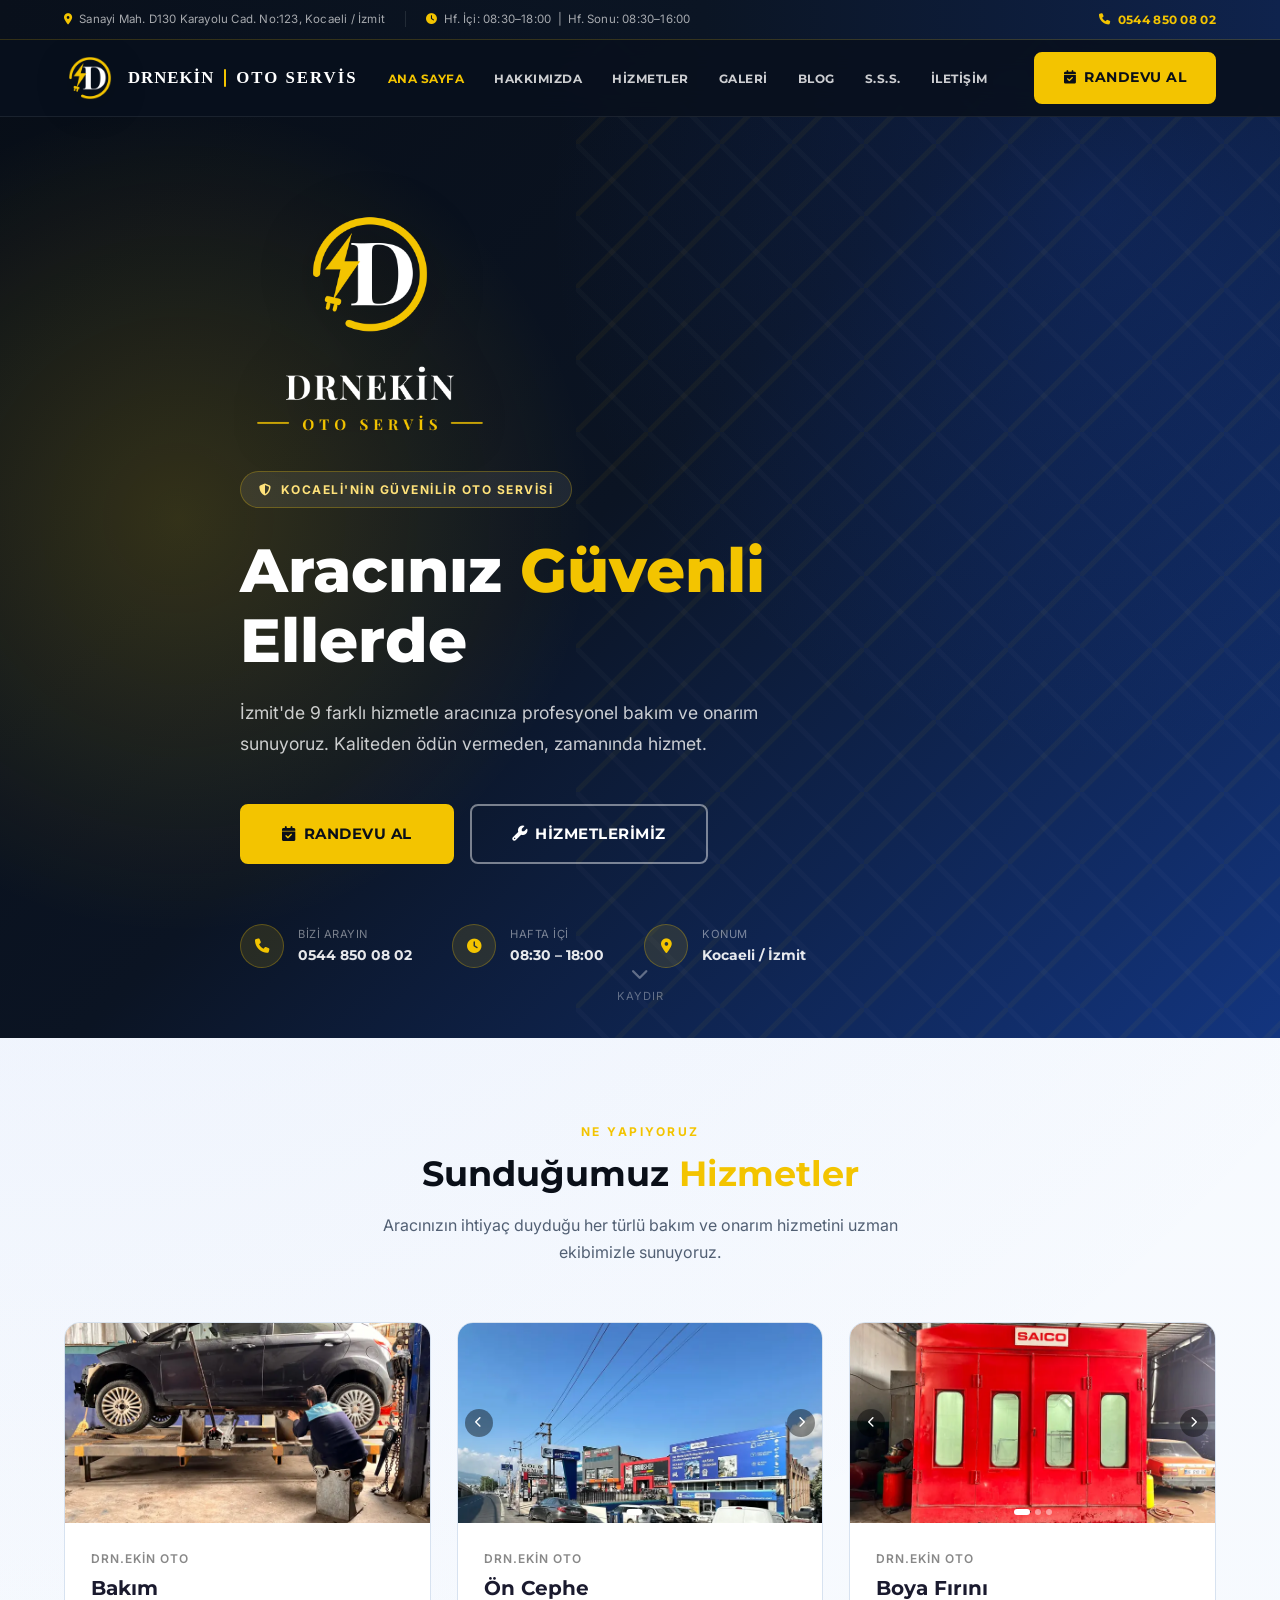
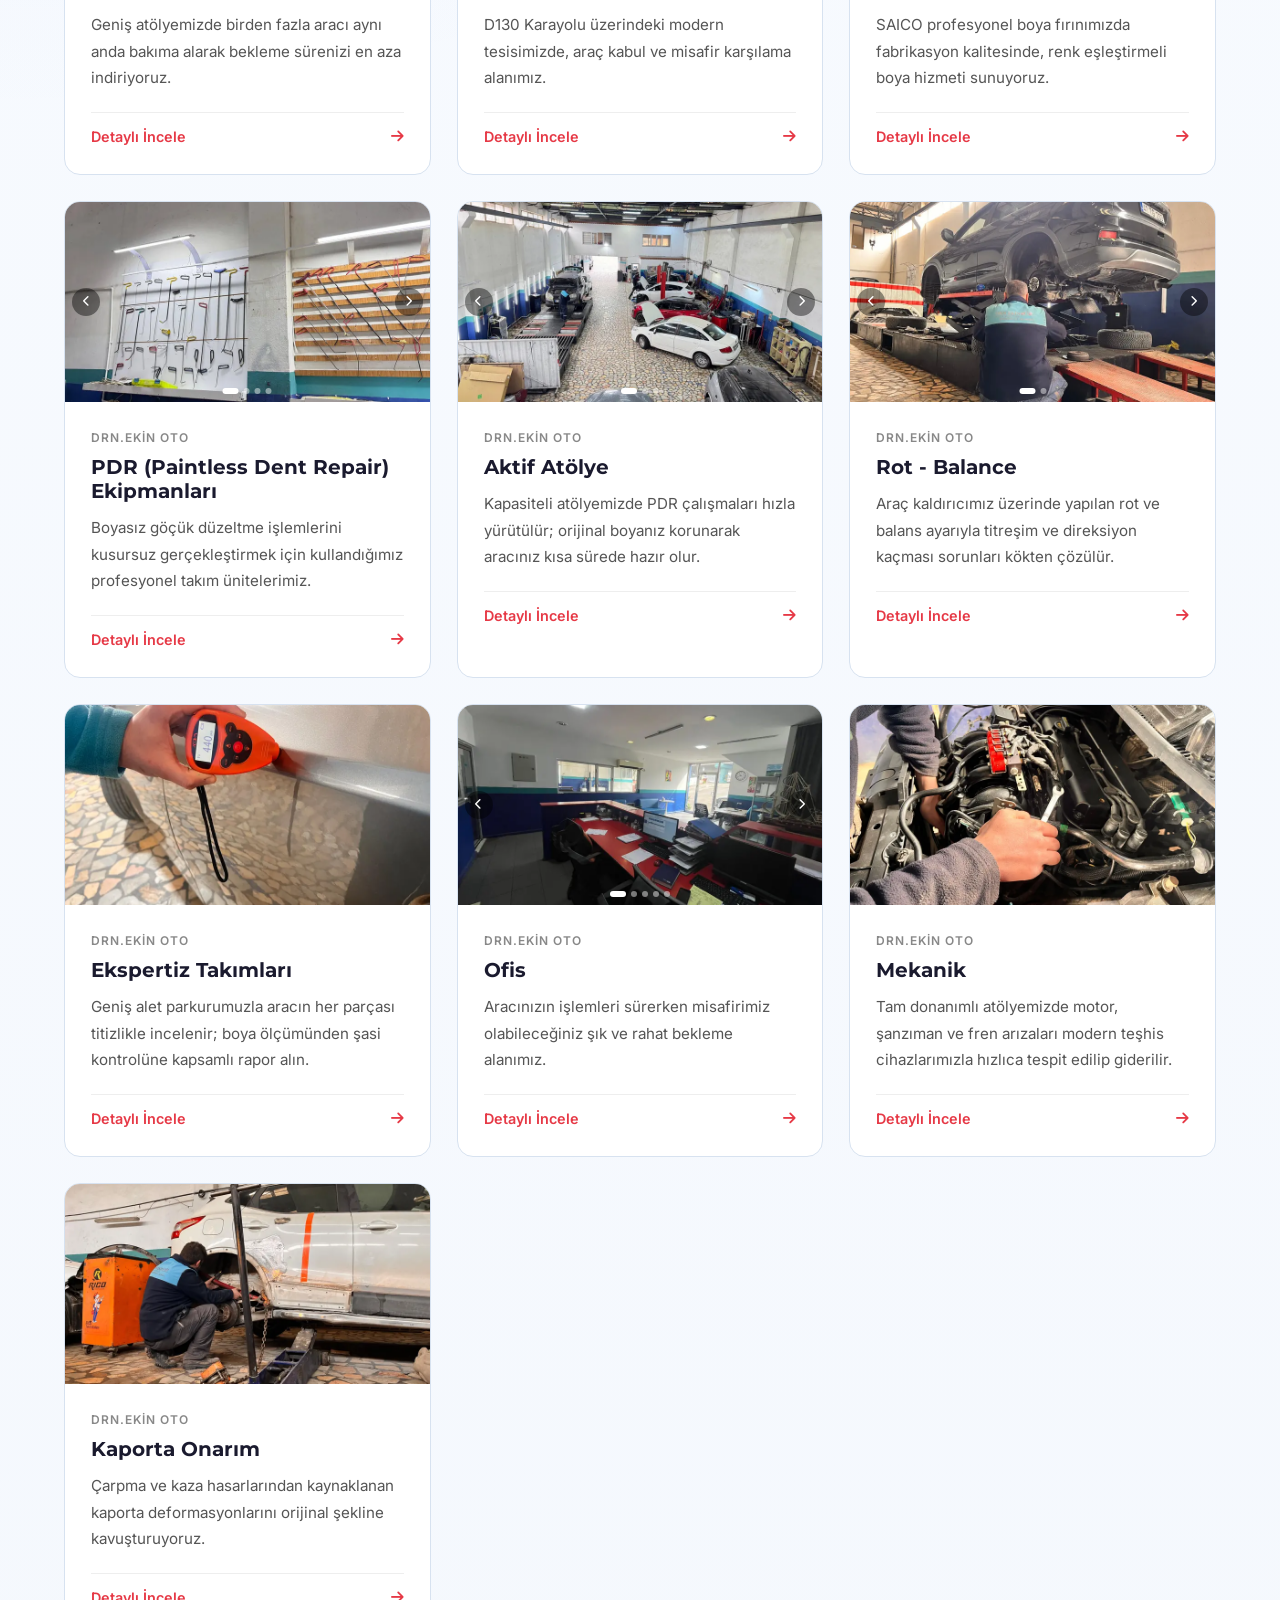
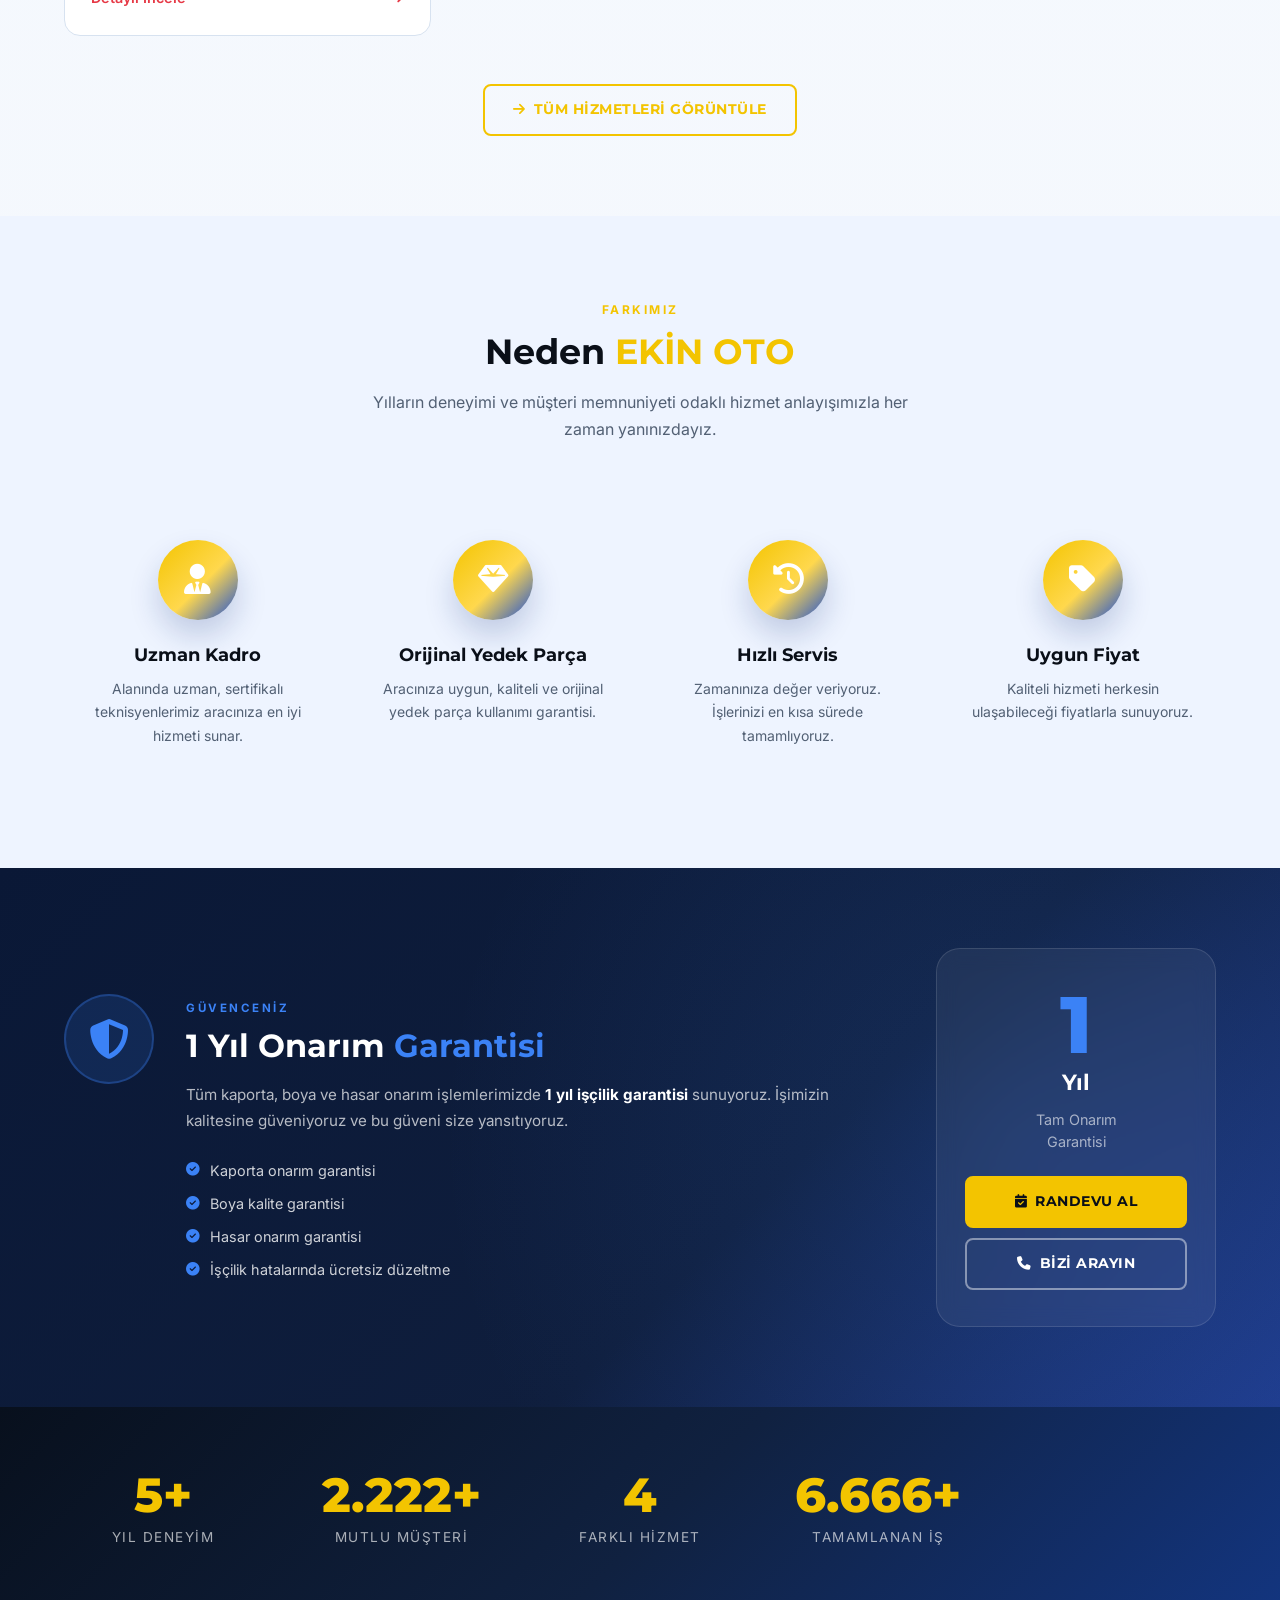
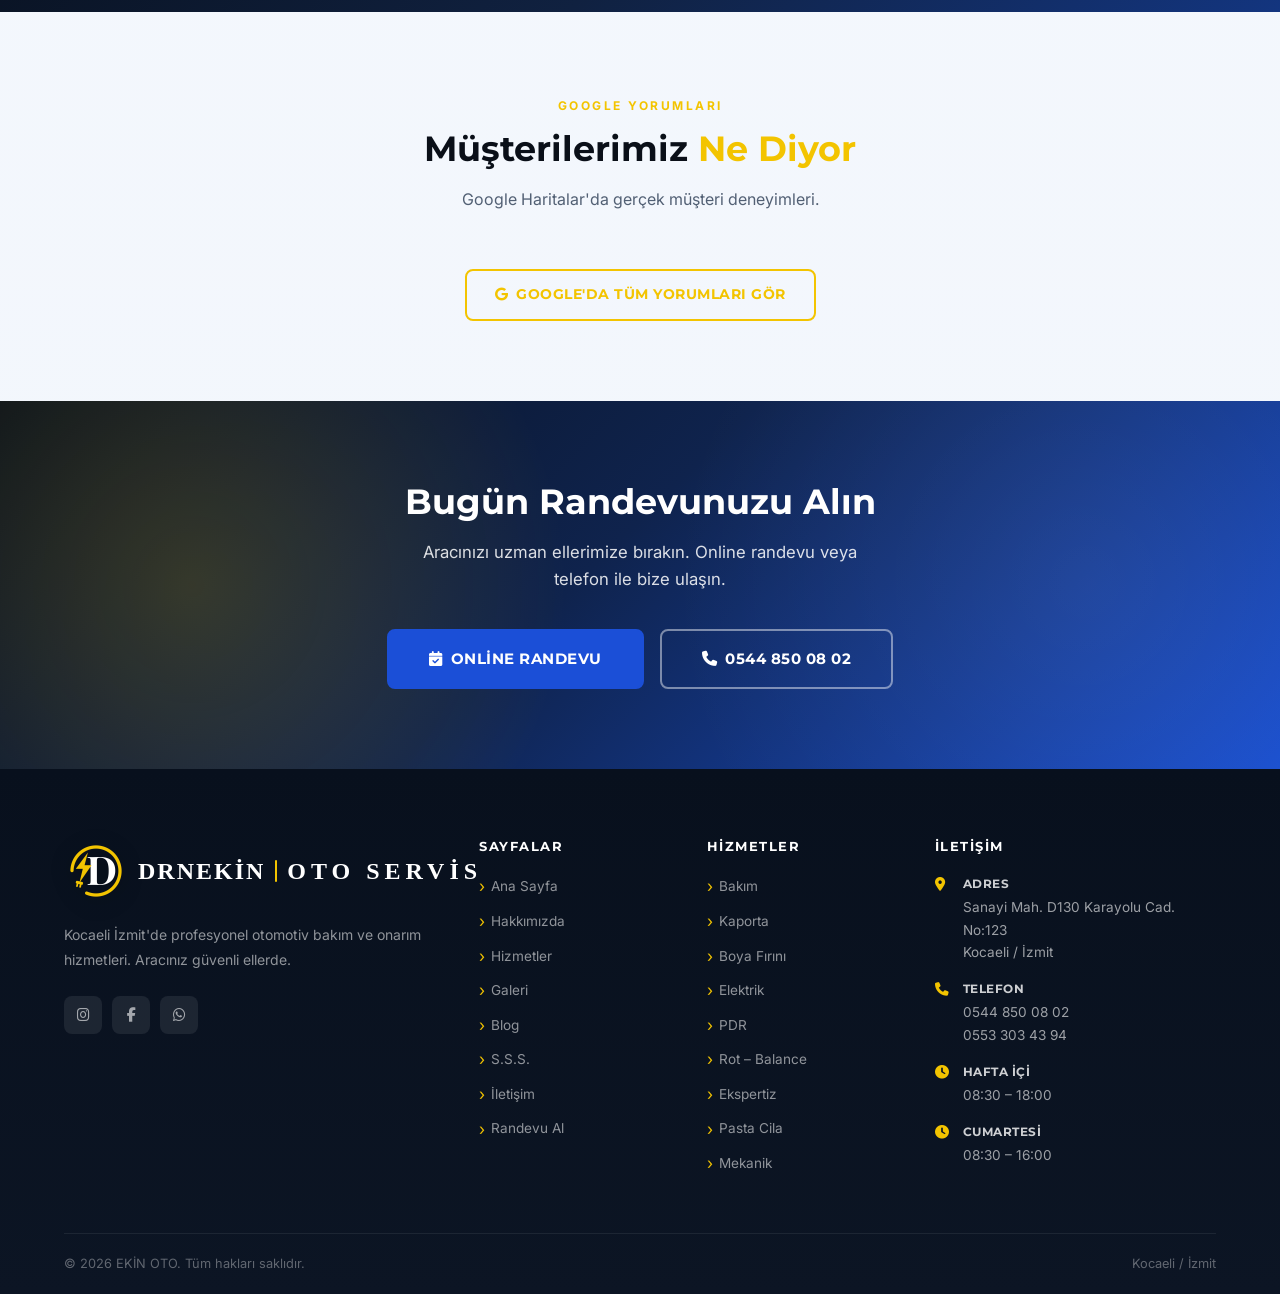
==== commit 30695770: "Switch reviews to Places API, apply new logo kit, add second phone Reviews: - api/google-reviews.php" ====
--- a/index.html
+++ b/index.html
@@ -17,8 +17,16 @@
   <link rel="stylesheet" href="https://cdnjs.cloudflare.com/ajax/libs/font-awesome/6.5.0/css/all.min.css">
   <link rel="stylesheet" href="css/style.css?v=26">
 
-  <link rel="icon" type="image/png" href="images/logo1-icon.png?v=20260424">
-  <link rel="apple-touch-icon" href="images/logo1-icon.png?v=20260424">
+  <link rel="icon" href="favicon.ico?v=20260802" sizes="16x16">
+  <link rel="icon" href="images/favicon.svg?v=20260802" type="image/svg+xml">
+  <link rel="apple-touch-icon" href="images/apple-touch-icon.png?v=20260802">
+  <link rel="manifest" href="site.webmanifest?v=20260802">
+  <meta property="og:image" content="https://drnekinotoizmit.com/images/og-gorsel-1200x630.png?v=20260802">
+  <meta property="og:image:width" content="1200">
+  <meta property="og:image:height" content="630">
+  <meta property="og:image:alt" content="DRNEKİN OTO SERVİS — Kocaeli İzmit hasar onarım merkezi">
+  <meta name="twitter:card" content="summary_large_image">
+  <meta name="twitter:image" content="https://drnekinotoizmit.com/images/og-gorsel-1200x630.png?v=20260802">
   <!-- Google Analytics -->
   <script async src="https://www.googletagmanager.com/gtag/js?id=G-1234567890"></script>
   <script>
@@ -33,10 +41,10 @@
     "@context": "https://schema.org",
     "@type": "AutoRepair",
     "name": "EKİN OTO SERVİS",
-    "image": "https://drnekinotoizmit.com/images/logo1.png?v=20260424",
+    "image": "https://drnekinotoizmit.com/images/og-gorsel-1200x630.png?v=20260802",
     "@id": "https://drnekinotoizmit.com",
     "url": "https://drnekinotoizmit.com",
-    "telephone": "+905448500802",
+    "telephone": ["+905448500802", "+905533034394"],
     "address": {
       "@type": "PostalAddress",
       "streetAddress": "Sanayi Mah. D130 Karayolu Cad. No:123",
@@ -66,8 +74,9 @@
   <!-- NAVBAR -->
   <nav class="navbar" id="navbar">
     <div class="container">
-      <a href="index.html" class="navbar-logo">
-        <img src="images/logo1-720.webp?v=20260424" alt="EKİN OTO SERVİS" class="logo-img" srcset="images/logo1-360.webp?v=20260424 360w, images/logo1-720.webp?v=20260424 720w" sizes="(max-width: 640px) 170px, 260px" decoding="async" fetchpriority="high">
+      <a href="index.html" class="navbar-logo" aria-label="DRNEKİN OTO SERVİS — ana sayfa">
+        <img src="images/logo-amblem-256.webp?v=20260802" alt="" class="logo-img" width="52" height="52" decoding="async" fetchpriority="high">
+        <span class="text-logo"><span class="tl-brand">DRNEKİN</span><span class="tl-sep"></span><span class="tl-oto">OTO SERVİS</span></span>
       </a>
       <ul class="nav-links">
         <li><a href="index.html" class="active">Ana Sayfa</a></li>
@@ -89,7 +98,7 @@
     </div>
     <div class="mobile-nav" id="mobileNav">
       <div class="mobile-nav-brand">
-        <img src="images/logo1-720.webp?v=20260424" alt="EKİN OTO SERVİS" class="mobile-nav-logo" srcset="images/logo1-360.webp?v=20260424 360w, images/logo1-720.webp?v=20260424 720w" sizes="(max-width: 640px) 170px, 260px" decoding="async">
+        <img src="images/logo-dikey-400.webp?v=20260802" alt="DRNEKİN OTO SERVİS" class="mobile-nav-logo" width="400" height="400" decoding="async">
       </div>
       <ul>
         <li><a href="index.html">Ana Sayfa</a></li>
@@ -106,7 +115,7 @@
   <section class="hero">
     <div class="hero-container">
       <div class="hero-brand">
-        <img src="images/logo1-720.webp?v=20260424" alt="EKİN OTO SERVİS" class="hero-logo" srcset="images/logo1-360.webp?v=20260424 360w, images/logo1-720.webp?v=20260424 720w" sizes="(max-width: 640px) 170px, 260px" decoding="async">
+        <img src="images/logo-dikey-800.webp?v=20260802" alt="DRNEKİN OTO SERVİS" class="hero-logo" width="800" height="800" decoding="async" fetchpriority="high">
       </div>
       <div class="hero-badge">
         <i class="fa-solid fa-shield-halved"></i> Kocaeli'nin Güvenilir Oto Servisi
@@ -437,79 +446,33 @@
     </div>
   </section>
 
-  <!-- MÜŞTERİ YORUMLARI -->
-  <section class="section">
+  <!-- MÜŞTERİ YORUMLARI — kart alanı ve puan rozeti js/main.js'te
+       gerçek Google verisi gelince açılır; başlık ve Google linki hep durur. -->
+  <section class="section" id="reviewsSection">
     <div class="container">
       <div class="section-header reveal">
         <span class="section-tag">Google Yorumları</span>
         <h2 class="section-title">Müşterilerimiz <span class="text-red">Ne Diyor</span></h2>
         <p class="section-desc">Google Haritalar'da gerçek müşteri deneyimleri.</p>
-        <div class="google-rating-badge">
+        <div class="google-rating-badge" hidden>
           <i class="fa-brands fa-google" style="color:#4285F4;"></i>
-          <span class="gr-score">4.6</span>
-          <span class="gr-stars">
-            <i class="fa-solid fa-star"></i><i class="fa-solid fa-star"></i><i class="fa-solid fa-star"></i><i class="fa-solid fa-star"></i><i class="fa-solid fa-star-half-stroke"></i>
-          </span>
-          <span class="gr-count">56 Google Yorumu</span>
-        </div>
-      </div>
-
-      <div class="reviews-carousel-wrap">
+          <span class="gr-score"></span>
+          <span class="gr-stars"></span>
+          <span class="gr-count"></span>
+        </div>
+      </div>
+
+      <div class="reviews-carousel-wrap" hidden>
         <button class="carousel-btn carousel-prev" aria-label="Önceki"><i class="fa-solid fa-chevron-left"></i></button>
         <div class="reviews-carousel" id="reviewsCarousel">
-          <div class="reviews-track" id="reviewsTrack">
-
-            <div class="testimonial-card">
-              <div class="tc-top"><div class="tc-google"><i class="fa-brands fa-google" style="color:#4285F4;"></i></div><div class="testimonial-stars"><i class="fa-solid fa-star"></i><i class="fa-solid fa-star"></i><i class="fa-solid fa-star"></i><i class="fa-solid fa-star"></i><i class="fa-solid fa-star"></i></div></div>
-              <p class="testimonial-text">"Boyasız göçük düzeltme için getirdim aracımı. Sonuç mükemmel, hiçbir iz kalmadı. Fiyat konusunda da dürüst ve makul. Tavsiye ederim."</p>
-              <div class="testimonial-author">
-                <div class="testimonial-avatar" style="background:#1a73e8;">E</div>
-                <div><div class="author-name">Emrah Aydın</div><div class="author-vehicle"><i class="fa-brands fa-google" style="color:#4285F4; font-size:0.65rem;"></i> 2 ay önce</div></div>
-              </div>
-            </div>
-
-            <div class="testimonial-card">
-              <div class="tc-top"><div class="tc-google"><i class="fa-brands fa-google" style="color:#4285F4;"></i></div><div class="testimonial-stars"><i class="fa-solid fa-star"></i><i class="fa-solid fa-star"></i><i class="fa-solid fa-star"></i><i class="fa-solid fa-star"></i><i class="fa-solid fa-star"></i></div></div>
-              <p class="testimonial-text">"Kaporta boya işinde gerçekten ustalar. Aracımın ön tamponu ve kaputunu yaptırdım, fabrikasyon gibi oldu. İzmit'te hasar onarımı denince ilk akla gelen yer."</p>
-              <div class="testimonial-author">
-                <div class="testimonial-avatar" style="background:#e8710a;">S</div>
-                <div><div class="author-name">Serkan Özdemir</div><div class="author-vehicle"><i class="fa-brands fa-google" style="color:#4285F4; font-size:0.65rem;"></i> 3 ay önce</div></div>
-              </div>
-            </div>
-
-            <div class="testimonial-card">
-              <div class="tc-top"><div class="tc-google"><i class="fa-brands fa-google" style="color:#4285F4;"></i></div><div class="testimonial-stars"><i class="fa-solid fa-star"></i><i class="fa-solid fa-star"></i><i class="fa-solid fa-star"></i><i class="fa-solid fa-star"></i><i class="fa-solid fa-star"></i></div></div>
-              <p class="testimonial-text">"Sigorta hasar sürecimde çok yardımcı oldular. Ekspertiz ve evrak işlerini hallettiler, benim hiçbir şeyle uğraşmama gerek kalmadı. Aracım kusursuz teslim edildi."</p>
-              <div class="testimonial-author">
-                <div class="testimonial-avatar" style="background:#0d652d;">M</div>
-                <div><div class="author-name">Mehmet Kaya</div><div class="author-vehicle"><i class="fa-brands fa-google" style="color:#4285F4; font-size:0.65rem;"></i> 1 ay önce</div></div>
-              </div>
-            </div>
-
-            <div class="testimonial-card">
-              <div class="tc-top"><div class="tc-google"><i class="fa-brands fa-google" style="color:#4285F4;"></i></div><div class="testimonial-stars"><i class="fa-solid fa-star"></i><i class="fa-solid fa-star"></i><i class="fa-solid fa-star"></i><i class="fa-solid fa-star"></i><i class="fa-solid fa-star"></i></div></div>
-              <p class="testimonial-text">"Arkadaşın tavsiyesiyle geldim, kesinlikle doğru tercih. Arka tampon ve bagaj kapağındaki hasarı mükemmel tamir ettiler. Renk uyumu birebir tuttu."</p>
-              <div class="testimonial-author">
-                <div class="testimonial-avatar" style="background:#a142f4;">B</div>
-                <div><div class="author-name">Burak Türkmen</div><div class="author-vehicle"><i class="fa-brands fa-google" style="color:#4285F4; font-size:0.65rem;"></i> 5 ay önce</div></div>
-              </div>
-            </div>
-
-            <div class="testimonial-card">
-              <div class="tc-top"><div class="tc-google"><i class="fa-brands fa-google" style="color:#4285F4;"></i></div><div class="testimonial-stars"><i class="fa-solid fa-star"></i><i class="fa-solid fa-star"></i><i class="fa-solid fa-star"></i><i class="fa-solid fa-star"></i><i class="fa-solid fa-star"></i></div></div>
-              <p class="testimonial-text">"İlgili, dürüst ve işinin ehli bir ekip. Gereksiz parça değişimi önermiyorlar, sadece gerekeni yapıyorlar. Fiyatlar piyasanın altında, kalite üstünde."</p>
-              <div class="testimonial-author">
-                <div class="testimonial-avatar" style="background:#e91e63;">F</div>
-                <div><div class="author-name">Fatma Arslan</div><div class="author-vehicle"><i class="fa-brands fa-google" style="color:#4285F4; font-size:0.65rem;"></i> 4 ay önce</div></div>
-              </div>
-            </div>
-
-          </div>
+          <!-- Cards are injected by js/main.js from api/google-reviews.php.
+               Left empty on purpose: no placeholder reviews are shown. -->
+          <div class="reviews-track" id="reviewsTrack"></div>
         </div>
         <button class="carousel-btn carousel-next" aria-label="Sonraki"><i class="fa-solid fa-chevron-right"></i></button>
       </div>
 
-      <div class="carousel-dots" id="carouselDots"></div>
+      <div class="carousel-dots" id="carouselDots" hidden></div>
 
       <div class="text-center" style="margin-top:32px;">
         <a href="https://www.google.com/maps/place/DRNEK%C4%B0N+OTO+%C4%B0ZM%C4%B0T+HASAR+ONARIM+MERKEZi/@40.7448384,29.9529264,17z/data=!3m1!4b1!4m6!3m5!1s0x14cb4542cc97ee03:0xe83d51010c4446cb!8m2!3d40.7448344!4d29.9555013!16s%2Fg%2F11c76n_frp?entry=ttu&g_ep=EgoyMDI2MDMwNC4xIKXMDSoASAFQAw%3D%3D" target="_blank" rel="noopener" class="btn btn-outline-red">
@@ -540,7 +503,7 @@
     <div class="container">
       <div class="footer-grid">
         <div class="footer-brand">
-          <img src="images/logo1-720.webp?v=20260424" alt="EKİN OTO SERVİS" class="footer-logo-img" srcset="images/logo1-360.webp?v=20260424 360w, images/logo1-720.webp?v=20260424 720w" sizes="(max-width: 640px) 170px, 260px" decoding="async" fetchpriority="high">
+          <div class="footer-text-logo"><img src="images/logo-amblem-256.webp?v=20260802" alt="" class="footer-logo-img" width="64" height="64" decoding="async"><span class="tl-brand">DRNEKİN</span><span class="tl-sep"></span><span class="tl-oto">OTO SERVİS</span></div>
           <p>Kocaeli İzmit'de profesyonel otomotiv bakım ve onarım hizmetleri. Aracınız güvenli ellerde.</p>
           <div class="social-links">
             <a href="https://instagram.com" target="_blank" rel="noopener" class="social-link" aria-label="Instagram"><i class="fa-brands fa-instagram"></i></a>
@@ -583,7 +546,7 @@
           </div>
           <div class="footer-contact-item">
             <i class="fa-solid fa-phone"></i>
-            <div><strong>Telefon</strong><a href="tel:+905448500802">0544 850 08 02</a></div>
+            <div><strong>Telefon</strong><a href="tel:+905448500802">0544 850 08 02</a><br><a href="tel:+905533034394">0553 303 43 94</a></div>
           </div>
           <div class="footer-contact-item">
             <i class="fa-solid fa-clock"></i>
--- a/css/style.css
+++ b/css/style.css
@@ -1,6 +1,9 @@
 /* =============================================
    DRN.EKİN OTO - Ana Stil Dosyası
    ============================================= */
+
+/* [hidden] must beat component display rules (flex/grid) further down. */
+[hidden] { display: none !important; }
 
 /* 1. CSS Değişkenleri */
 :root {
@@ -248,6 +251,7 @@
 .navbar-logo {
   display: flex;
   align-items: center;
+  gap: 12px;
   text-decoration: none;
   padding: 4px 0;
   flex-shrink: 0;
@@ -257,6 +261,8 @@
 .logo-img {
   max-height: 52px;
   width: auto;
+  /* Emblem is square; locking the ratio stops it stretching before decode. */
+  aspect-ratio: 1 / 1;
   object-fit: contain;
   display: block;
   transition: transform 0.4s cubic-bezier(0.175, 0.885, 0.32, 1.275);
@@ -266,18 +272,21 @@
   transform: scale(1.03);
 }
 .footer-logo-img {
-  max-height: 88px;
+  max-height: 64px;
   width: auto;
+  aspect-ratio: 1 / 1;
   object-fit: contain;
   display: block;
-  margin-bottom: 24px;
+  /* Now a flex item inside .footer-text-logo, which owns the spacing. */
+  margin-bottom: 0;
   filter: drop-shadow(0 4px 10px rgba(0,0,0,0.3));
 }
 .hero-brand {
   margin-bottom: 24px;
 }
 .hero-logo {
-  width: min(100%, 360px);
+  /* Vertical lockup is square, so it needs less width than the old wide logo. */
+  width: min(100%, 260px);
   height: auto;
   display: block;
   filter: drop-shadow(0 10px 28px rgba(0,0,0,0.32));
@@ -288,7 +297,7 @@
   margin-bottom: 22px;
 }
 .page-header-logo {
-  width: min(100%, 220px);
+  width: min(100%, 170px);
   height: auto;
   display: block;
   filter: drop-shadow(0 8px 20px rgba(0,0,0,0.28));
@@ -300,7 +309,7 @@
   border-bottom: 1px solid rgba(255,255,255,0.08);
 }
 .mobile-nav-logo {
-  width: min(100%, 180px);
+  width: min(100%, 140px);
   height: auto;
   display: block;
   filter: drop-shadow(0 8px 16px rgba(0,0,0,0.26));
@@ -318,31 +327,33 @@
 }
 .navbar-logo:hover .text-logo { opacity: 0.88; }
 
+/* Sized to roughly match the width the previous wide logo image occupied,
+   so the nav links keep their room. */
 .tl-brand {
   font-family: 'Playfair Display', 'Times New Roman', Georgia, serif;
-  font-size: 1.75rem;
+  font-size: 1.05rem;
+  font-weight: 700;
+  color: #ffffff;
+  letter-spacing: 1px;
+  white-space: nowrap;
+  line-height: 1;
+}
+
+.tl-sep {
+  display: block;
+  width: 2px;
+  height: 18px;
+  background: var(--red);
+  flex-shrink: 0;
+  border-radius: 2px;
+}
+
+.tl-oto {
+  font-family: 'Playfair Display', 'Times New Roman', Georgia, serif;
+  font-size: 1.05rem;
   font-weight: 700;
   color: #ffffff;
   letter-spacing: 2px;
-  white-space: nowrap;
-  line-height: 1;
-}
-
-.tl-sep {
-  display: block;
-  width: 2px;
-  height: 26px;
-  background: var(--red);
-  flex-shrink: 0;
-  border-radius: 2px;
-}
-
-.tl-oto {
-  font-family: 'Playfair Display', 'Times New Roman', Georgia, serif;
-  font-size: 1.75rem;
-  font-weight: 700;
-  color: #ffffff;
-  letter-spacing: 5px;
   white-space: nowrap;
   line-height: 1;
 }
@@ -1647,9 +1658,13 @@
   .navbar { top: 34px; }
   .navbar .container { height: 54px; padding: 0 16px; }
 
-  /* Logo küçültme */
-  .tl-brand, .tl-oto { font-size: 1.25rem; letter-spacing: 1.5px; }
-  .tl-sep { height: 20px; }
+  /* Logo küçültme — navbar'da hamburger'e yer kalması için "OTO SERVİS"
+     bölümü düşürülür, marka adı ve amblem kalır. */
+  .tl-brand, .tl-oto { font-size: 1rem; letter-spacing: 0.5px; }
+  .tl-sep { height: 15px; }
+  .navbar-logo .tl-sep,
+  .navbar-logo .tl-oto { display: none; }
+  .navbar-logo { gap: 9px; }
 
   /* Hamburger */
   .hamburger { padding: 8px; margin-right: -8px; }
@@ -1677,7 +1692,7 @@
     padding: 14px 14px 8px;
   }
   .mobile-nav-logo {
-    width: min(100%, 150px);
+    width: min(100%, 120px);
   }
   .mobile-nav ul { padding: 8px 0; margin: 0; }
   .mobile-nav ul li a {
@@ -1728,7 +1743,7 @@
   .hero-subtitle { font-size: 0.95rem; margin-bottom: 28px; }
   .logo-img { max-height: 42px; }
   .hero-logo {
-    width: min(100%, 280px);
+    width: min(100%, 200px);
   }
   .hero-badge { font-size: 0.7rem; padding: 7px 14px; margin-bottom: 20px; }
   .hero-btns { flex-direction: column; width: 100%; gap: 10px; margin-bottom: 32px; }
@@ -1829,7 +1844,12 @@
   .footer { padding: 48px 0 0; }
   .footer-grid { grid-template-columns: 1fr; gap: 28px; padding-bottom: 36px; }
   .footer-bottom { flex-direction: column; text-align: center; gap: 6px; }
-  .footer-logo-img { max-height: 78px; }
+  /* Emblem + wordmark sit on one nowrap line, so both shrink on narrow screens. */
+  .footer-logo-img { max-height: 48px; }
+  .footer-text-logo { gap: 8px; }
+  .footer-text-logo .tl-brand { font-size: 1.1rem; letter-spacing: 1px; }
+  .footer-text-logo .tl-oto { font-size: 1.1rem; letter-spacing: 2px; }
+  .footer-text-logo .tl-sep { height: 16px; }
 
   /* About */
   .about-content h2 { font-size: 1.6rem; }
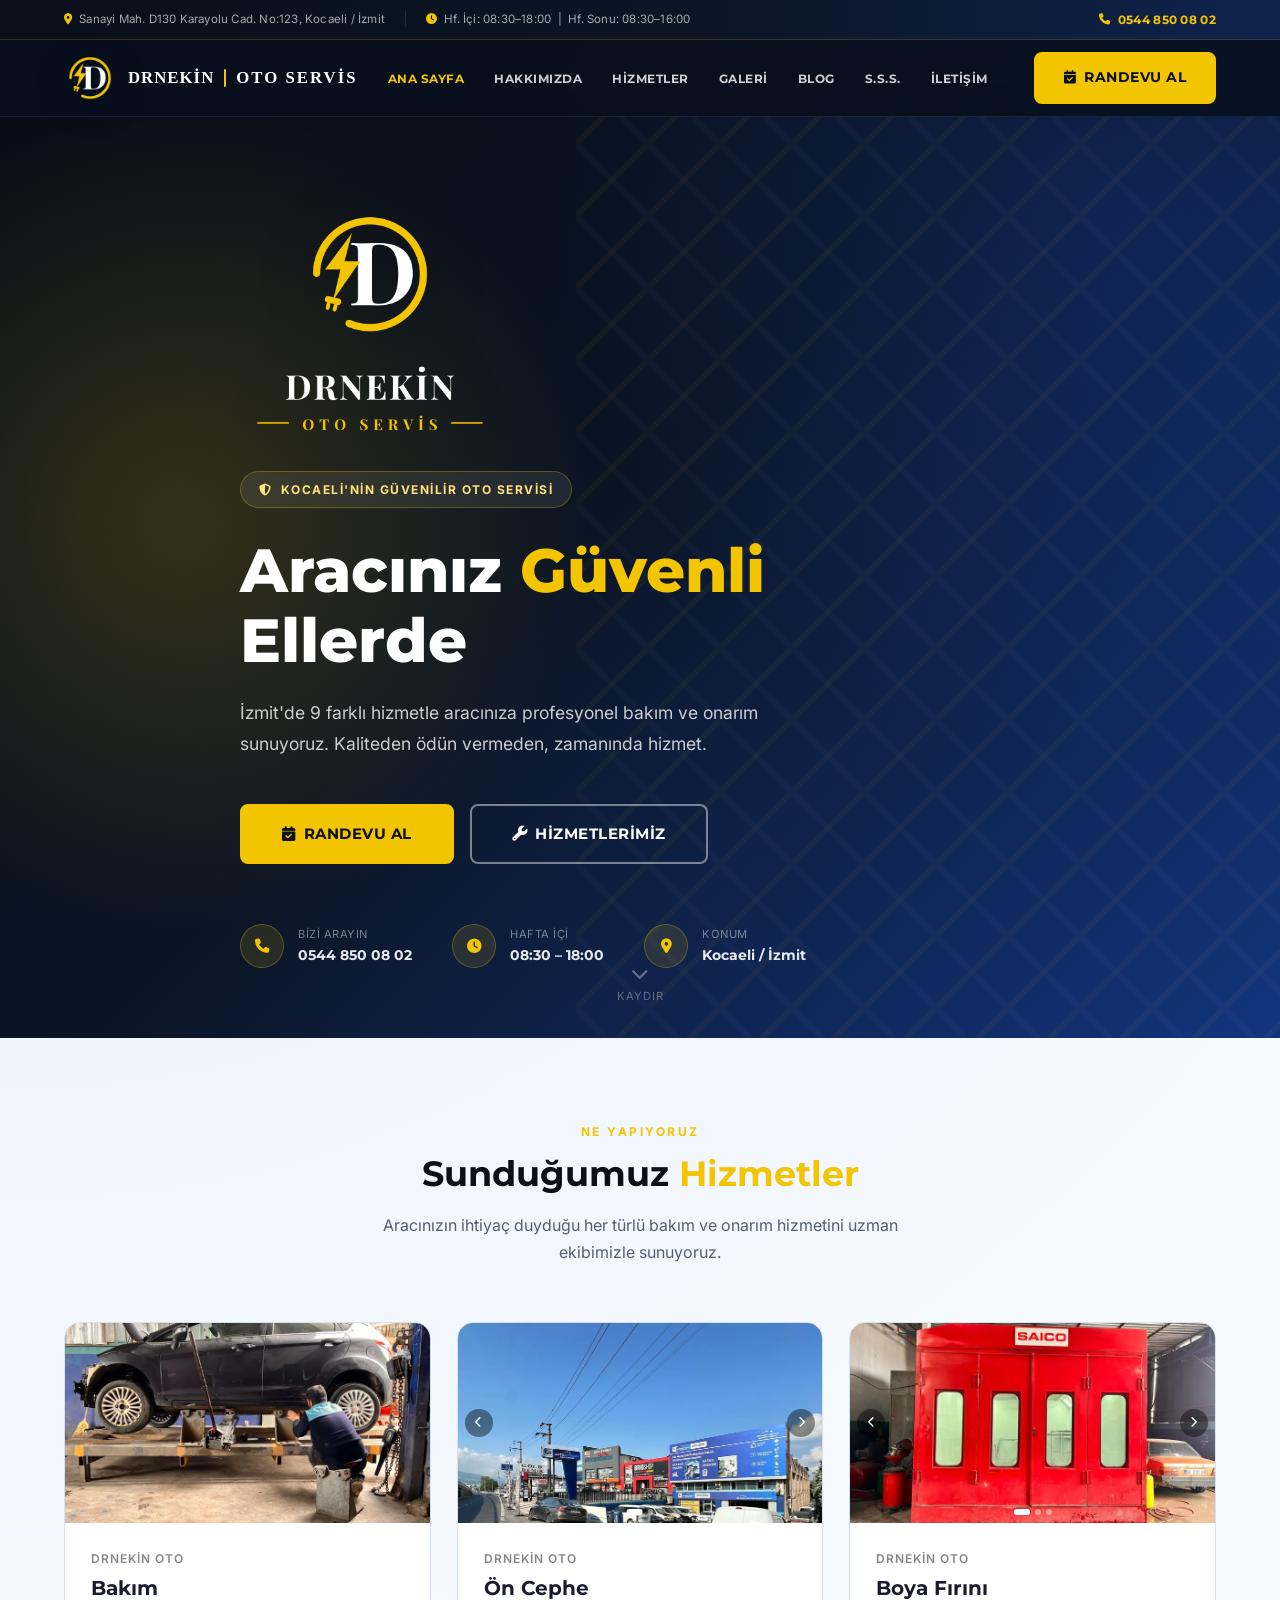
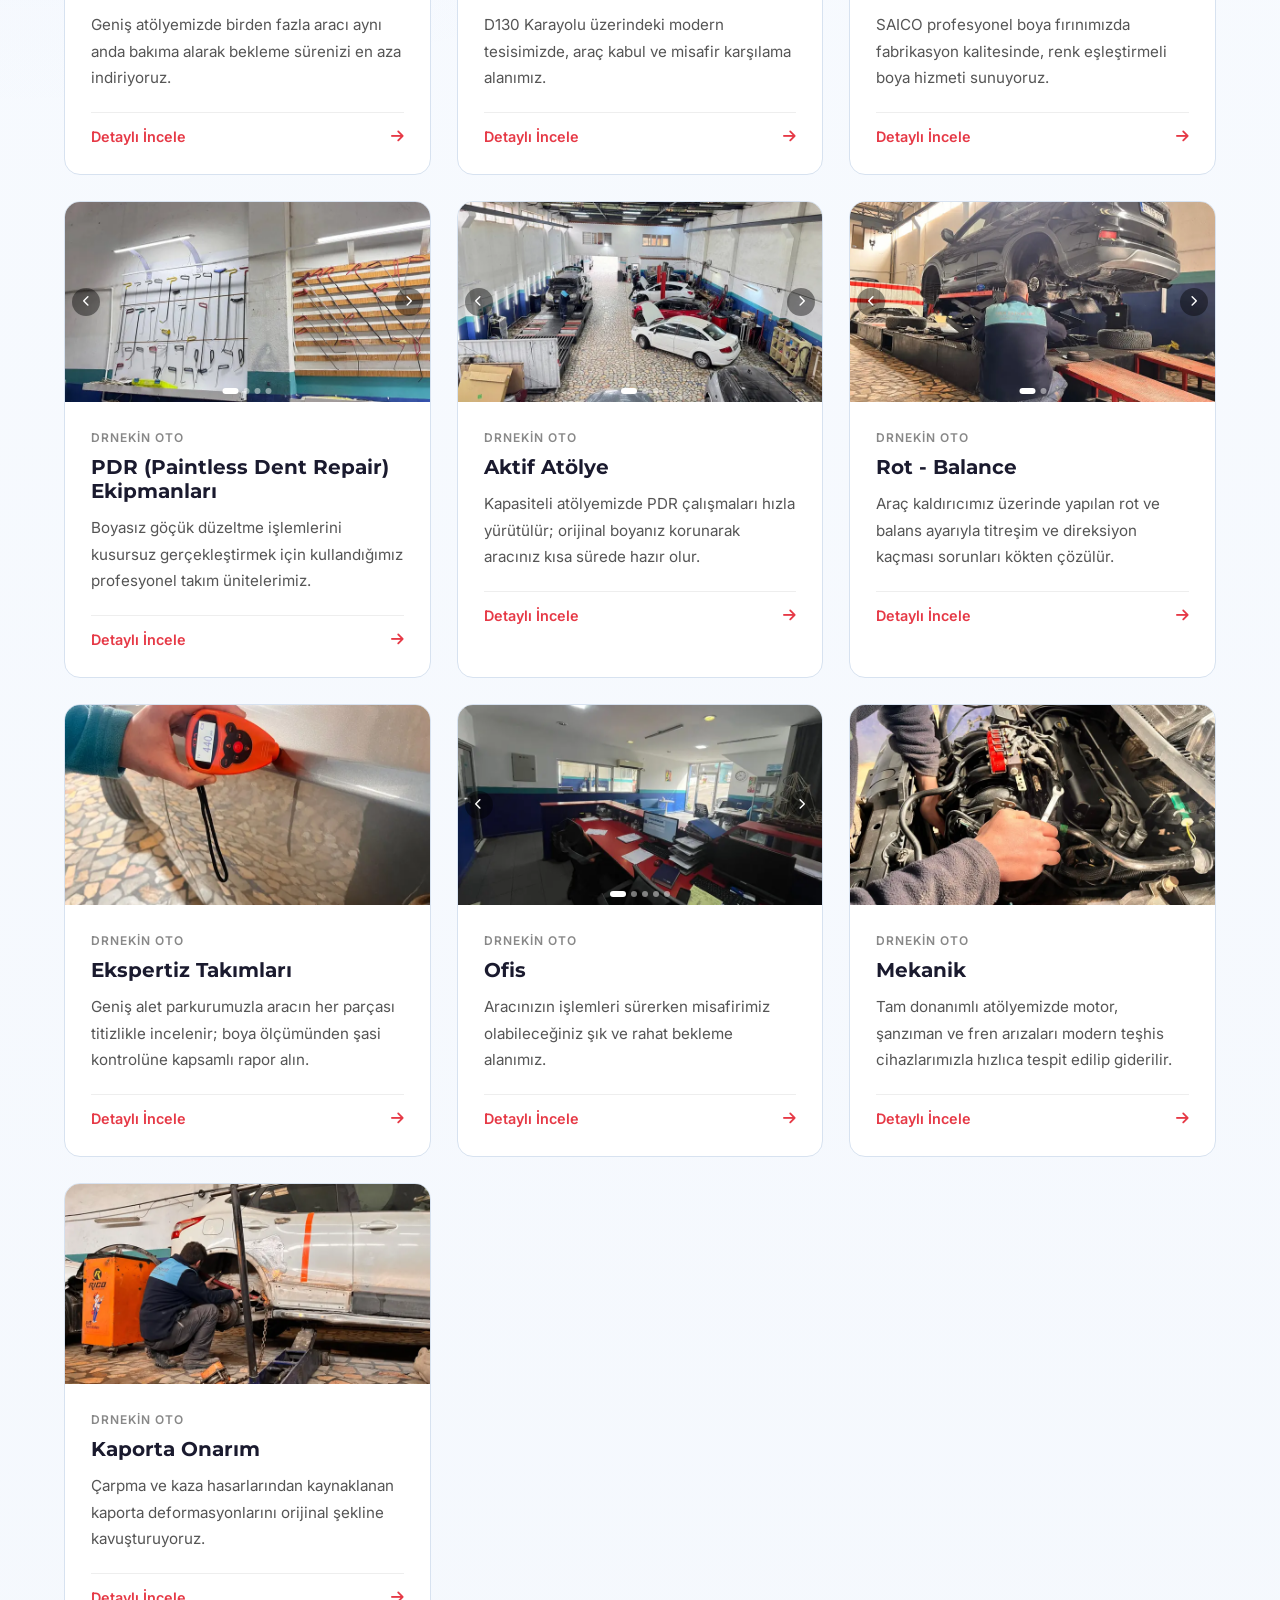
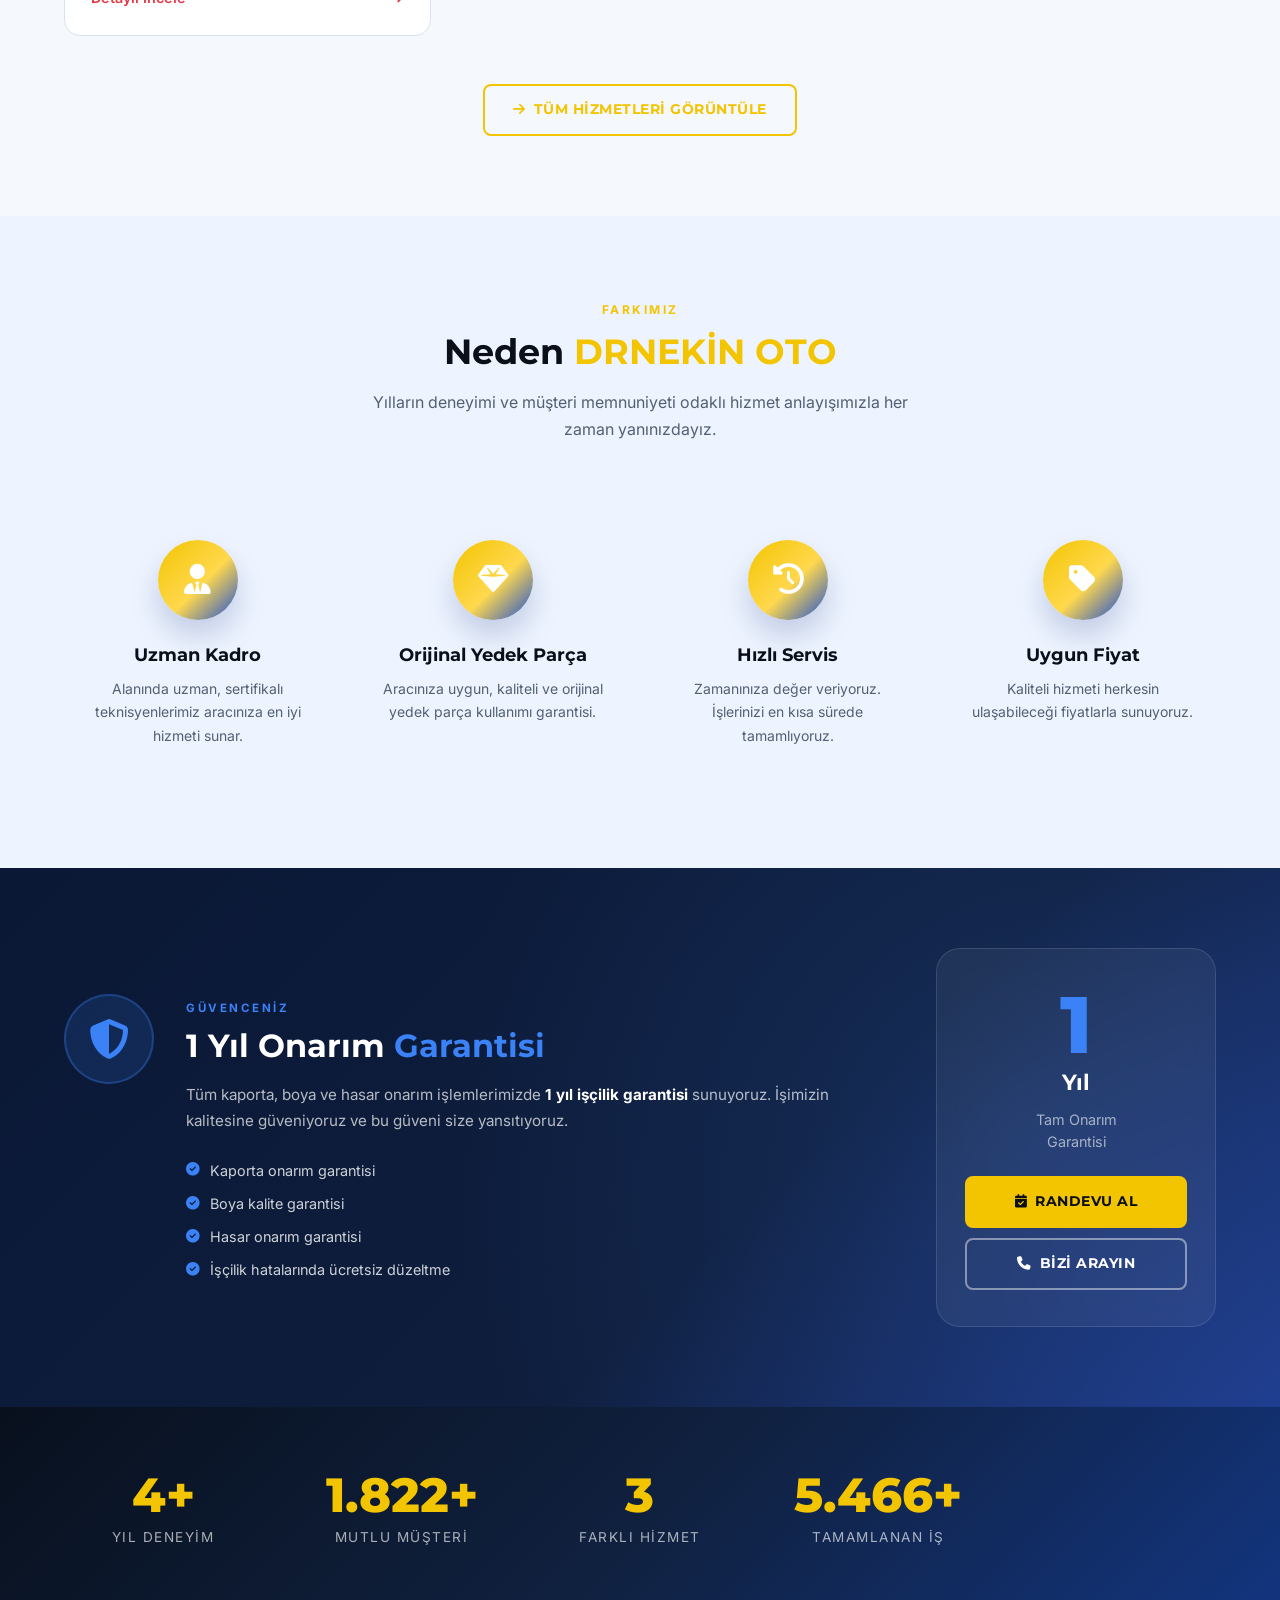
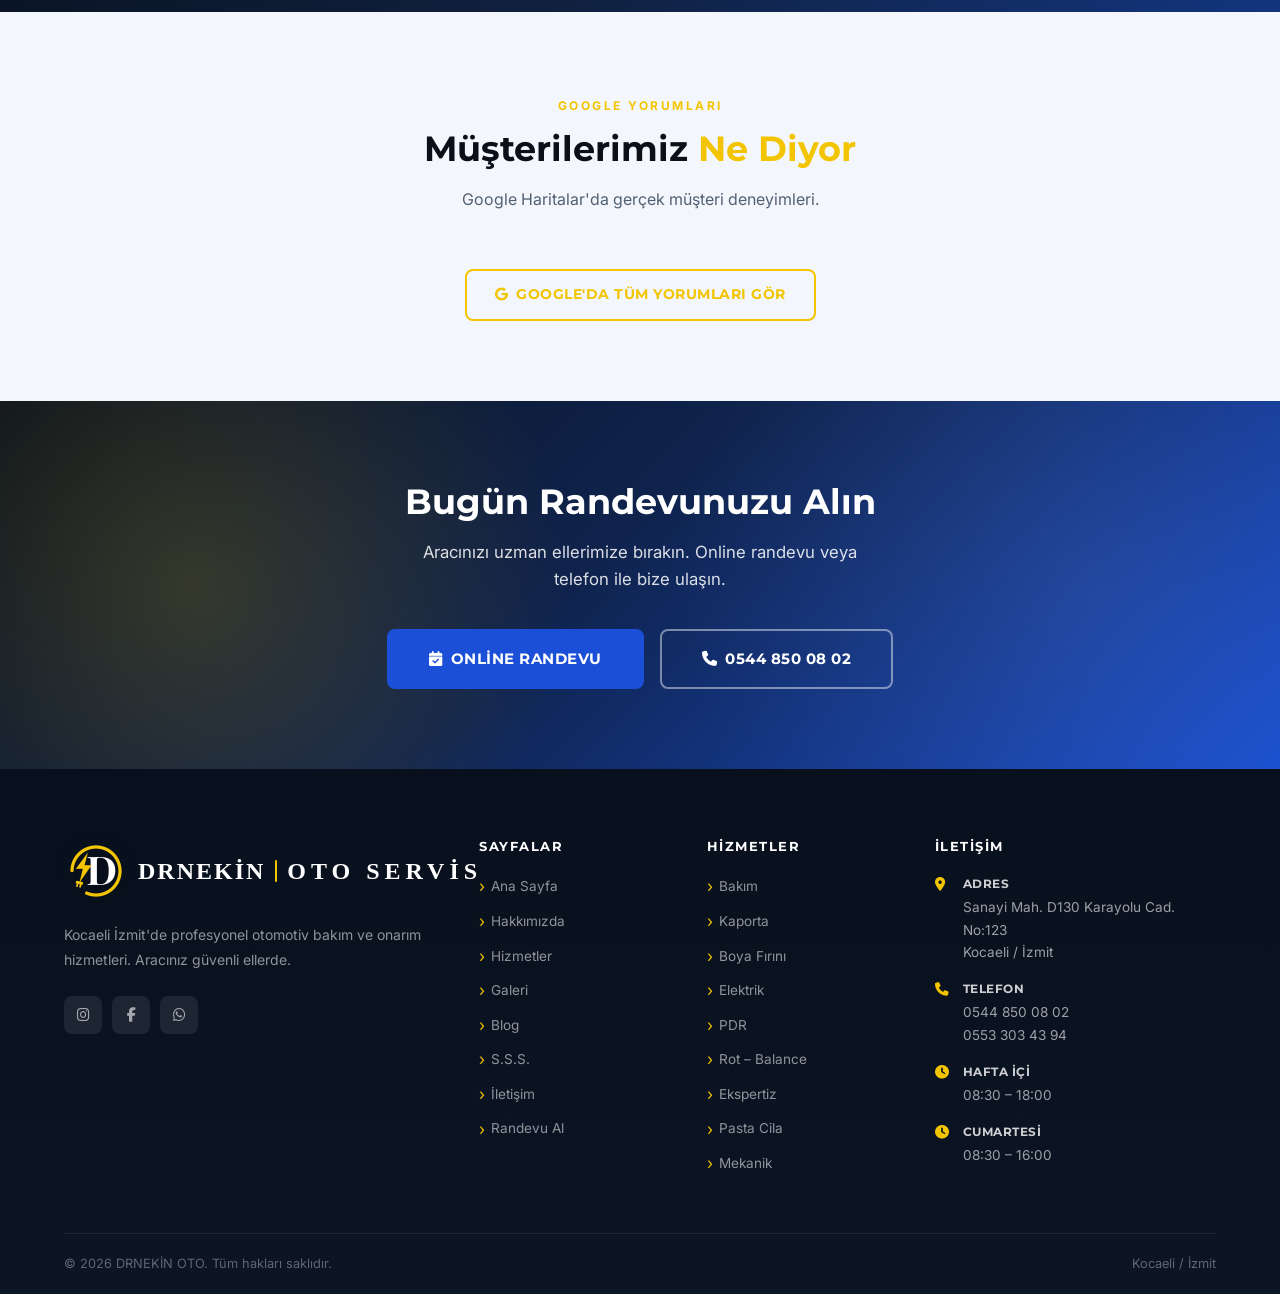
==== commit c315de9d: "Generate reviews config at deploy, align brand name, bust CSS/JS cache Reviews config: - The repo is" ====
--- a/index.html
+++ b/index.html
@@ -4,9 +4,9 @@
   <meta charset="UTF-8">
   <meta http-equiv="Content-Type" content="text/html; charset=UTF-8">
   <meta name="viewport" content="width=device-width, initial-scale=1.0">
-  <meta name="description" content="EKİN OTO - Kocaeli İzmit'nin güvenilir oto servisi. Yağ değişimi, lastik, fren, motor tamiri ve daha fazlası.">
-  <title>EKİN OTO | Kocaeli İzmit Oto Servis</title>
-  <meta property="og:title" content="EKİN OTO | Kocaeli İzmit Oto Servis">
+  <meta name="description" content="DRNEKİN OTO - Kocaeli İzmit'nin güvenilir oto servisi. Yağ değişimi, lastik, fren, motor tamiri ve daha fazlası.">
+  <title>DRNEKİN OTO | Kocaeli İzmit Oto Servis</title>
+  <meta property="og:title" content="DRNEKİN OTO | Kocaeli İzmit Oto Servis">
   <meta property="og:description" content="İzmit'te 9 farklı hizmetle profesyonel bakım ve onarım. Güvenilir, hızlı ve uygun fiyatlı oto servis.">
   <meta property="og:type" content="website">
   <meta property="og:locale" content="tr_TR">
@@ -15,7 +15,7 @@
   <link rel="preconnect" href="https://fonts.gstatic.com" crossorigin>
   <link href="https://fonts.googleapis.com/css2?family=Montserrat:wght@400;500;600;700;800&family=Inter:wght@300;400;500;600&family=Playfair+Display:wght@700;800&display=swap" rel="stylesheet">
   <link rel="stylesheet" href="https://cdnjs.cloudflare.com/ajax/libs/font-awesome/6.5.0/css/all.min.css">
-  <link rel="stylesheet" href="css/style.css?v=26">
+  <link rel="stylesheet" href="css/style.css?v=27">
 
   <link rel="icon" href="favicon.ico?v=20260802" sizes="16x16">
   <link rel="icon" href="images/favicon.svg?v=20260802" type="image/svg+xml">
@@ -40,7 +40,7 @@
   {
     "@context": "https://schema.org",
     "@type": "AutoRepair",
-    "name": "EKİN OTO SERVİS",
+    "name": "DRNEKİN OTO SERVİS",
     "image": "https://drnekinotoizmit.com/images/og-gorsel-1200x630.png?v=20260802",
     "@id": "https://drnekinotoizmit.com",
     "url": "https://drnekinotoizmit.com",
@@ -177,7 +177,7 @@
             <img src="images/drn-bakim2-800.webp?v=20260424" alt="Bakım" class="service-detail-img" loading="lazy" srcset="images/drn-bakim2-800.webp?v=20260424 800w, images/drn-bakim2-1400.webp?v=20260424 1400w" sizes="(max-width: 900px) 100vw, 360px" decoding="async" data-full="images/drn-bakim2-1400.webp?v=20260424">
           </div>
           <div class="service-detail-body">
-            <div class="card-brand" style="font-size:0.75rem; color:#888; letter-spacing:1px; margin-bottom:8px; font-weight:600;">DRN.EKİN OTO</div>
+            <div class="card-brand" style="font-size:0.75rem; color:#888; letter-spacing:1px; margin-bottom:8px; font-weight:600;">DRNEKİN OTO</div>
             <h3 style="margin-bottom:12px; color:#1a1a2e; font-size:1.25rem;">Bakım</h3>
             <p style="font-size:0.95rem; color:#555; margin-bottom:20px;">Geniş atölyemizde birden fazla aracı aynı anda bakıma alarak bekleme sürenizi en aza indiriyoruz.</p>
             <a href="hizmetler.html" class="btn-detail" style="display:flex; justify-content:space-between; align-items:center; text-decoration:none; color:#e63946; font-weight:600; font-size:0.9rem; border-top:1px solid #eee; padding-top:12px;">Detaylı İncele <i class="fa-solid fa-arrow-right"></i></a>
@@ -196,7 +196,7 @@
             <div class="img-slider-dots"></div>
           </div>
           <div class="service-detail-body">
-            <div class="card-brand" style="font-size:0.75rem; color:#888; letter-spacing:1px; margin-bottom:8px; font-weight:600;">DRN.EKİN OTO</div>
+            <div class="card-brand" style="font-size:0.75rem; color:#888; letter-spacing:1px; margin-bottom:8px; font-weight:600;">DRNEKİN OTO</div>
             <h3 style="margin-bottom:12px; color:#1a1a2e; font-size:1.25rem;">Ön Cephe</h3>
             <p style="font-size:0.95rem; color:#555; margin-bottom:20px;">D130 Karayolu üzerindeki modern tesisimizde, araç kabul ve misafir karşılama alanımız.</p>
             <a href="hizmetler.html" class="btn-detail" style="display:flex; justify-content:space-between; align-items:center; text-decoration:none; color:#e63946; font-weight:600; font-size:0.9rem; border-top:1px solid #eee; padding-top:12px;">Detaylı İncele <i class="fa-solid fa-arrow-right"></i></a>
@@ -216,7 +216,7 @@
             <div class="img-slider-dots"></div>
           </div>
           <div class="service-detail-body">
-            <div class="card-brand" style="font-size:0.75rem; color:#888; letter-spacing:1px; margin-bottom:8px; font-weight:600;">DRN.EKİN OTO</div>
+            <div class="card-brand" style="font-size:0.75rem; color:#888; letter-spacing:1px; margin-bottom:8px; font-weight:600;">DRNEKİN OTO</div>
             <h3 style="margin-bottom:12px; color:#1a1a2e; font-size:1.25rem;">Boya Fırını</h3>
             <p style="font-size:0.95rem; color:#555; margin-bottom:20px;">SAICO profesyonel boya fırınımızda fabrikasyon kalitesinde, renk eşleştirmeli boya hizmeti sunuyoruz.</p>
             <a href="hizmetler.html" class="btn-detail" style="display:flex; justify-content:space-between; align-items:center; text-decoration:none; color:#e63946; font-weight:600; font-size:0.9rem; border-top:1px solid #eee; padding-top:12px;">Detaylı İncele <i class="fa-solid fa-arrow-right"></i></a>
@@ -237,7 +237,7 @@
             <div class="img-slider-dots"></div>
           </div>
           <div class="service-detail-body">
-            <div class="card-brand" style="font-size:0.75rem; color:#888; letter-spacing:1px; margin-bottom:8px; font-weight:600;">DRN.EKİN OTO</div>
+            <div class="card-brand" style="font-size:0.75rem; color:#888; letter-spacing:1px; margin-bottom:8px; font-weight:600;">DRNEKİN OTO</div>
             <h3 style="margin-bottom:12px; color:#1a1a2e; font-size:1.25rem;">PDR (Paintless Dent Repair) Ekipmanları</h3>
             <p style="font-size:0.95rem; color:#555; margin-bottom:20px;">Boyasız göçük düzeltme işlemlerini kusursuz gerçekleştirmek için kullandığımız profesyonel takım ünitelerimiz.</p>
             <a href="hizmetler.html" class="btn-detail" style="display:flex; justify-content:space-between; align-items:center; text-decoration:none; color:#e63946; font-weight:600; font-size:0.9rem; border-top:1px solid #eee; padding-top:12px;">Detaylı İncele <i class="fa-solid fa-arrow-right"></i></a>
@@ -257,7 +257,7 @@
             <div class="img-slider-dots"></div>
           </div>
           <div class="service-detail-body">
-            <div class="card-brand" style="font-size:0.75rem; color:#888; letter-spacing:1px; margin-bottom:8px; font-weight:600;">DRN.EKİN OTO</div>
+            <div class="card-brand" style="font-size:0.75rem; color:#888; letter-spacing:1px; margin-bottom:8px; font-weight:600;">DRNEKİN OTO</div>
             <h3 style="margin-bottom:12px; color:#1a1a2e; font-size:1.25rem;">Aktif Atölye</h3>
             <p style="font-size:0.95rem; color:#555; margin-bottom:20px;">Kapasiteli atölyemizde PDR çalışmaları hızla yürütülür; orijinal boyanız korunarak aracınız kısa sürede hazır olur.</p>
             <a href="hizmetler.html" class="btn-detail" style="display:flex; justify-content:space-between; align-items:center; text-decoration:none; color:#e63946; font-weight:600; font-size:0.9rem; border-top:1px solid #eee; padding-top:12px;">Detaylı İncele <i class="fa-solid fa-arrow-right"></i></a>
@@ -276,7 +276,7 @@
             <div class="img-slider-dots"></div>
           </div>
           <div class="service-detail-body">
-            <div class="card-brand" style="font-size:0.75rem; color:#888; letter-spacing:1px; margin-bottom:8px; font-weight:600;">DRN.EKİN OTO</div>
+            <div class="card-brand" style="font-size:0.75rem; color:#888; letter-spacing:1px; margin-bottom:8px; font-weight:600;">DRNEKİN OTO</div>
             <h3 style="margin-bottom:12px; color:#1a1a2e; font-size:1.25rem;">Rot - Balance</h3>
             <p style="font-size:0.95rem; color:#555; margin-bottom:20px;">Araç kaldırıcımız üzerinde yapılan rot ve balans ayarıyla titreşim ve direksiyon kaçması sorunları kökten çözülür.</p>
             <a href="hizmetler.html" class="btn-detail" style="display:flex; justify-content:space-between; align-items:center; text-decoration:none; color:#e63946; font-weight:600; font-size:0.9rem; border-top:1px solid #eee; padding-top:12px;">Detaylı İncele <i class="fa-solid fa-arrow-right"></i></a>
@@ -289,7 +289,7 @@
             <img src="images/drn-ekspertiz2-800.webp?v=20260424" alt="Ekspertiz" class="service-detail-img" loading="lazy" srcset="images/drn-ekspertiz2-800.webp?v=20260424 800w, images/drn-ekspertiz2-1400.webp?v=20260424 1400w" sizes="(max-width: 900px) 100vw, 360px" decoding="async" data-full="images/drn-ekspertiz2-1400.webp?v=20260424">
           </div>
           <div class="service-detail-body">
-            <div class="card-brand" style="font-size:0.75rem; color:#888; letter-spacing:1px; margin-bottom:8px; font-weight:600;">DRN.EKİN OTO</div>
+            <div class="card-brand" style="font-size:0.75rem; color:#888; letter-spacing:1px; margin-bottom:8px; font-weight:600;">DRNEKİN OTO</div>
             <h3 style="margin-bottom:12px; color:#1a1a2e; font-size:1.25rem;">Ekspertiz Takımları</h3>
             <p style="font-size:0.95rem; color:#555; margin-bottom:20px;">Geniş alet parkurumuzla aracın her parçası titizlikle incelenir; boya ölçümünden şasi kontrolüne kapsamlı rapor alın.</p>
             <a href="hizmetler.html" class="btn-detail" style="display:flex; justify-content:space-between; align-items:center; text-decoration:none; color:#e63946; font-weight:600; font-size:0.9rem; border-top:1px solid #eee; padding-top:12px;">Detaylı İncele <i class="fa-solid fa-arrow-right"></i></a>
@@ -311,7 +311,7 @@
             <div class="img-slider-dots"></div>
           </div>
           <div class="service-detail-body">
-            <div class="card-brand" style="font-size:0.75rem; color:#888; letter-spacing:1px; margin-bottom:8px; font-weight:600;">DRN.EKİN OTO</div>
+            <div class="card-brand" style="font-size:0.75rem; color:#888; letter-spacing:1px; margin-bottom:8px; font-weight:600;">DRNEKİN OTO</div>
             <h3 style="margin-bottom:12px; color:#1a1a2e; font-size:1.25rem;">Ofis</h3>
             <p style="font-size:0.95rem; color:#555; margin-bottom:20px;">Aracınızın işlemleri sürerken misafirimiz olabileceğiniz şık ve rahat bekleme alanımız.</p>
             <a href="hizmetler.html" class="btn-detail" style="display:flex; justify-content:space-between; align-items:center; text-decoration:none; color:#e63946; font-weight:600; font-size:0.9rem; border-top:1px solid #eee; padding-top:12px;">Detaylı İncele <i class="fa-solid fa-arrow-right"></i></a>
@@ -324,7 +324,7 @@
             <img src="images/drn-mekanik2-800.webp?v=20260424" alt="Mekanik" class="service-detail-img" loading="lazy" srcset="images/drn-mekanik2-800.webp?v=20260424 800w, images/drn-mekanik2-1400.webp?v=20260424 1400w" sizes="(max-width: 900px) 100vw, 360px" decoding="async" data-full="images/drn-mekanik2-1400.webp?v=20260424">
           </div>
           <div class="service-detail-body">
-            <div class="card-brand" style="font-size:0.75rem; color:#888; letter-spacing:1px; margin-bottom:8px; font-weight:600;">DRN.EKİN OTO</div>
+            <div class="card-brand" style="font-size:0.75rem; color:#888; letter-spacing:1px; margin-bottom:8px; font-weight:600;">DRNEKİN OTO</div>
             <h3 style="margin-bottom:12px; color:#1a1a2e; font-size:1.25rem;">Mekanik</h3>
             <p style="font-size:0.95rem; color:#555; margin-bottom:20px;">Tam donanımlı atölyemizde motor, şanzıman ve fren arızaları modern teşhis cihazlarımızla hızlıca tespit edilip giderilir.</p>
             <a href="hizmetler.html" class="btn-detail" style="display:flex; justify-content:space-between; align-items:center; text-decoration:none; color:#e63946; font-weight:600; font-size:0.9rem; border-top:1px solid #eee; padding-top:12px;">Detaylı İncele <i class="fa-solid fa-arrow-right"></i></a>
@@ -337,7 +337,7 @@
             <img src="images/drn-kaporta-onarim-800.webp?v=20260424" alt="Kaporta Onarım" class="service-detail-img" loading="lazy" srcset="images/drn-kaporta-onarim-800.webp?v=20260424 800w, images/drn-kaporta-onarim-1400.webp?v=20260424 1400w" sizes="(max-width: 900px) 100vw, 360px" decoding="async" data-full="images/drn-kaporta-onarim-1400.webp?v=20260424">
           </div>
           <div class="service-detail-body">
-            <div class="card-brand" style="font-size:0.75rem; color:#888; letter-spacing:1px; margin-bottom:8px; font-weight:600;">DRN.EKİN OTO</div>
+            <div class="card-brand" style="font-size:0.75rem; color:#888; letter-spacing:1px; margin-bottom:8px; font-weight:600;">DRNEKİN OTO</div>
             <h3 style="margin-bottom:12px; color:#1a1a2e; font-size:1.25rem;">Kaporta Onarım</h3>
             <p style="font-size:0.95rem; color:#555; margin-bottom:20px;">Çarpma ve kaza hasarlarından kaynaklanan kaporta deformasyonlarını orijinal şekline kavuşturuyoruz.</p>
             <a href="hizmetler.html" class="btn-detail" style="display:flex; justify-content:space-between; align-items:center; text-decoration:none; color:#e63946; font-weight:600; font-size:0.9rem; border-top:1px solid #eee; padding-top:12px;">Detaylı İncele <i class="fa-solid fa-arrow-right"></i></a>
@@ -357,7 +357,7 @@
     <div class="container">
       <div class="section-header reveal">
         <span class="section-tag">Farkımız</span>
-        <h2 class="section-title">Neden <span class="text-red">EKİN OTO</span></h2>
+        <h2 class="section-title">Neden <span class="text-red">DRNEKİN OTO</span></h2>
         <p class="section-desc">Yılların deneyimi ve müşteri memnuniyeti odaklı hizmet anlayışımızla her zaman yanınızdayız.</p>
       </div>
       <div class="features-grid">
@@ -559,13 +559,13 @@
         </div>
       </div>
       <div class="footer-bottom">
-        <p>© <script>document.write(new Date().getFullYear())</script> EKİN OTO. Tüm hakları saklıdır.</p>
+        <p>© <script>document.write(new Date().getFullYear())</script> DRNEKİN OTO. Tüm hakları saklıdır.</p>
         <p>Kocaeli / İzmit</p>
       </div>
     </div>
   </footer>
 
-  <script src="js/main.js?v=13"></script>
+  <script src="js/main.js?v=14"></script>
 </body>
 </html>
 
--- a/css/style.css
+++ b/css/style.css
@@ -1,5 +1,5 @@
 /* =============================================
-   DRN.EKİN OTO - Ana Stil Dosyası
+   DRNEKİN OTO SERVİS - Ana Stil Dosyası
    ============================================= */
 
 /* [hidden] must beat component display rules (flex/grid) further down. */
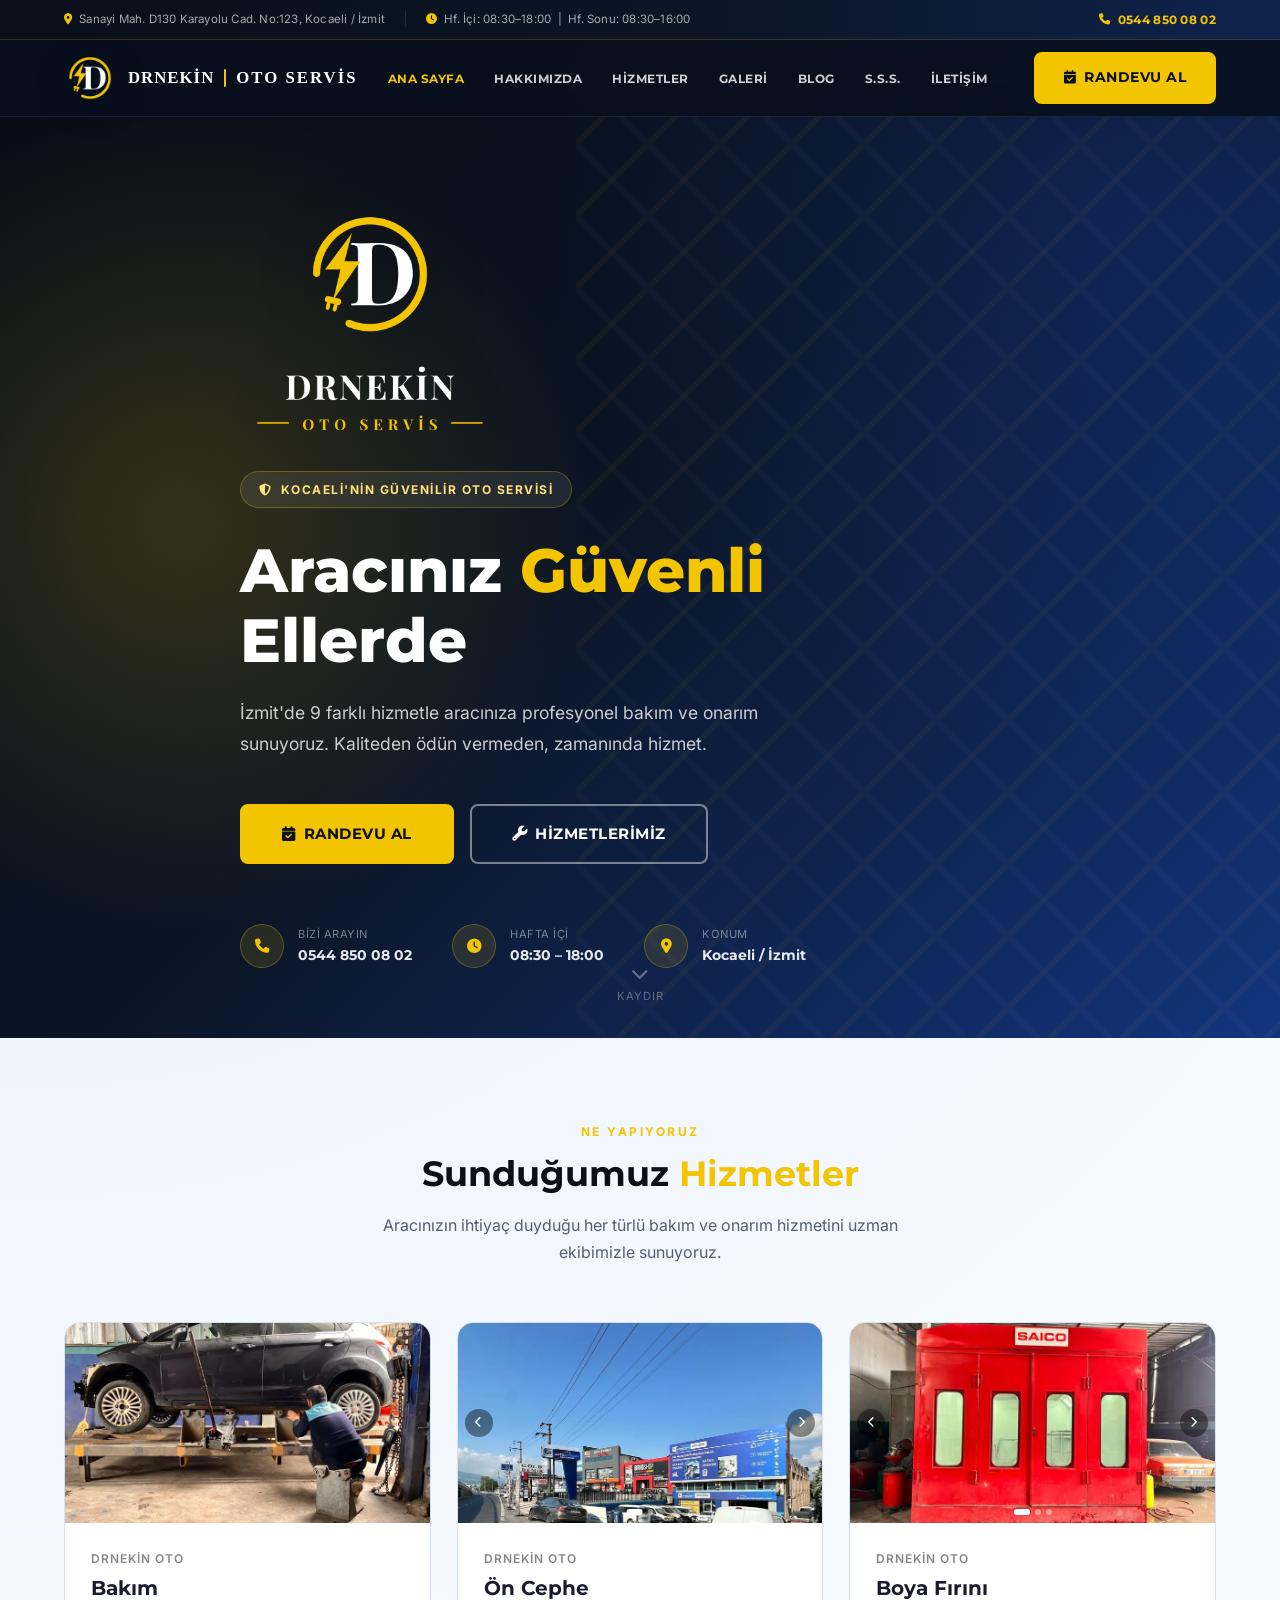
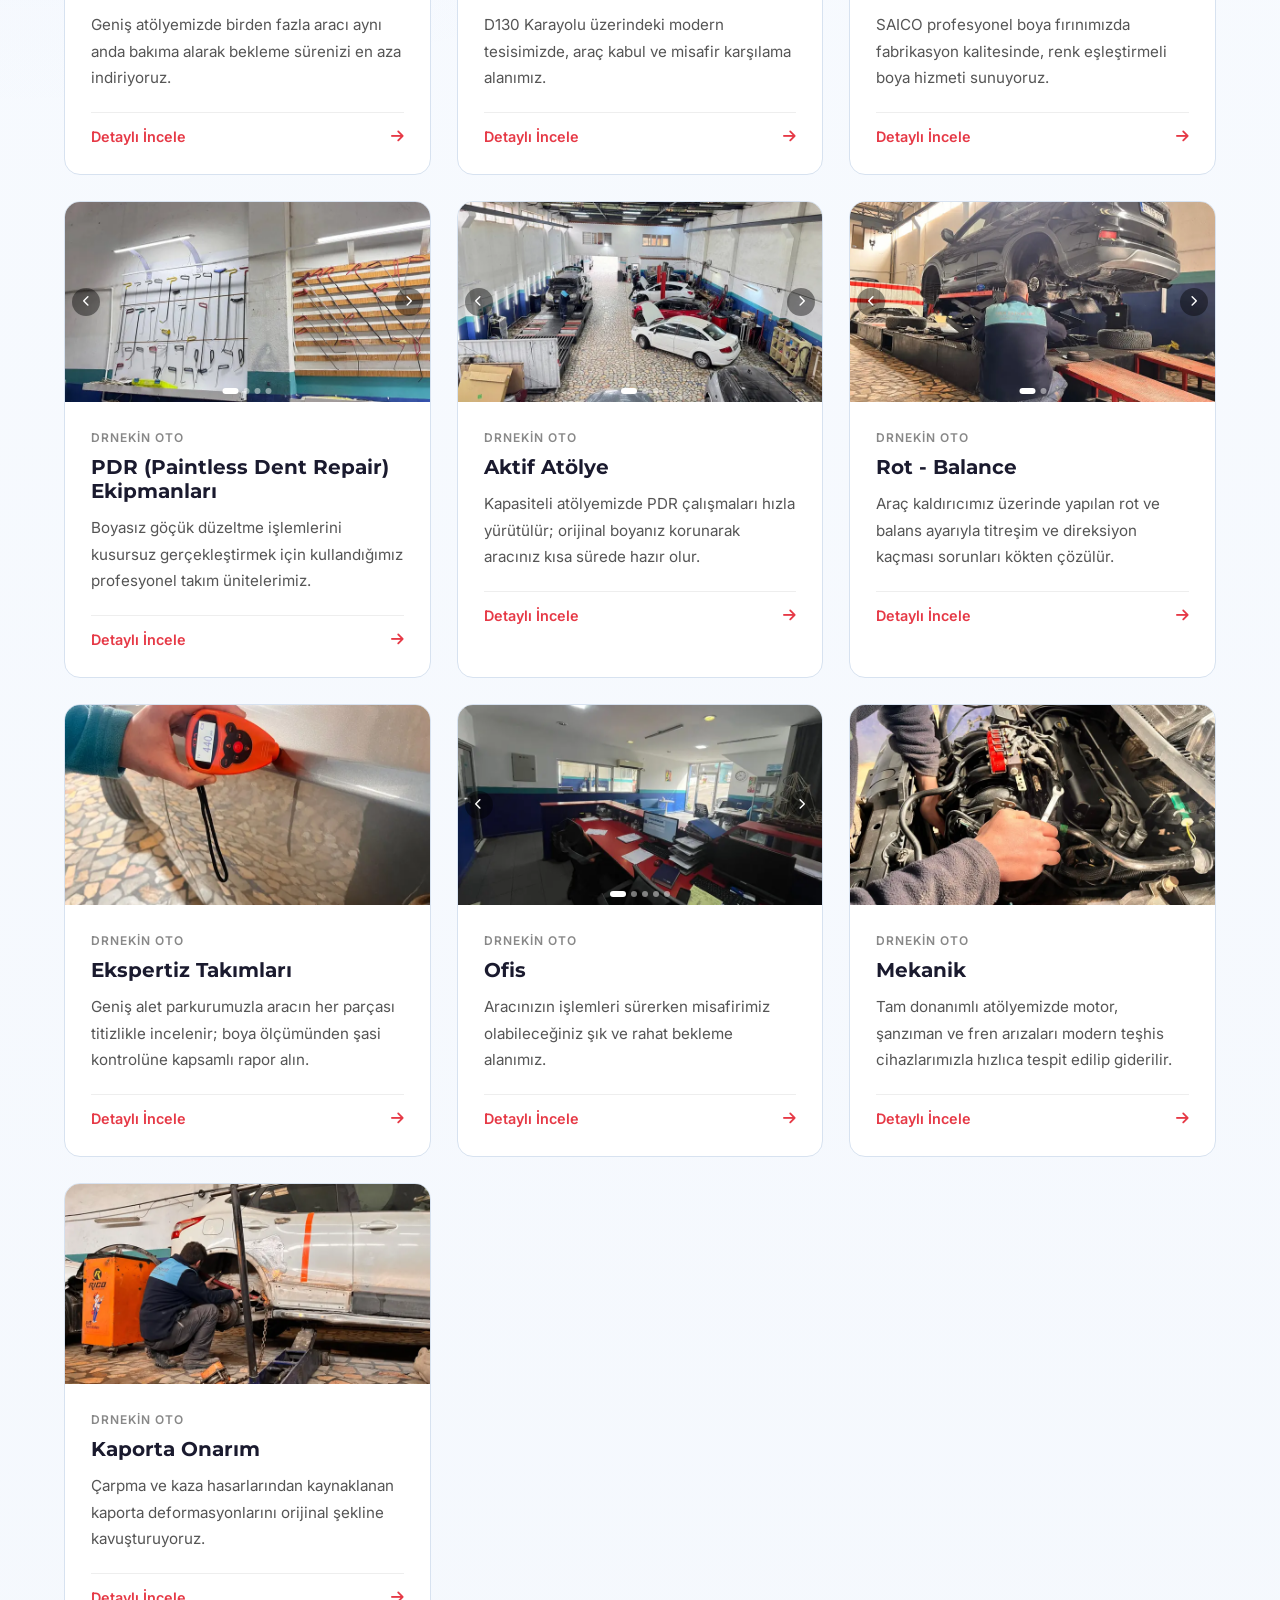
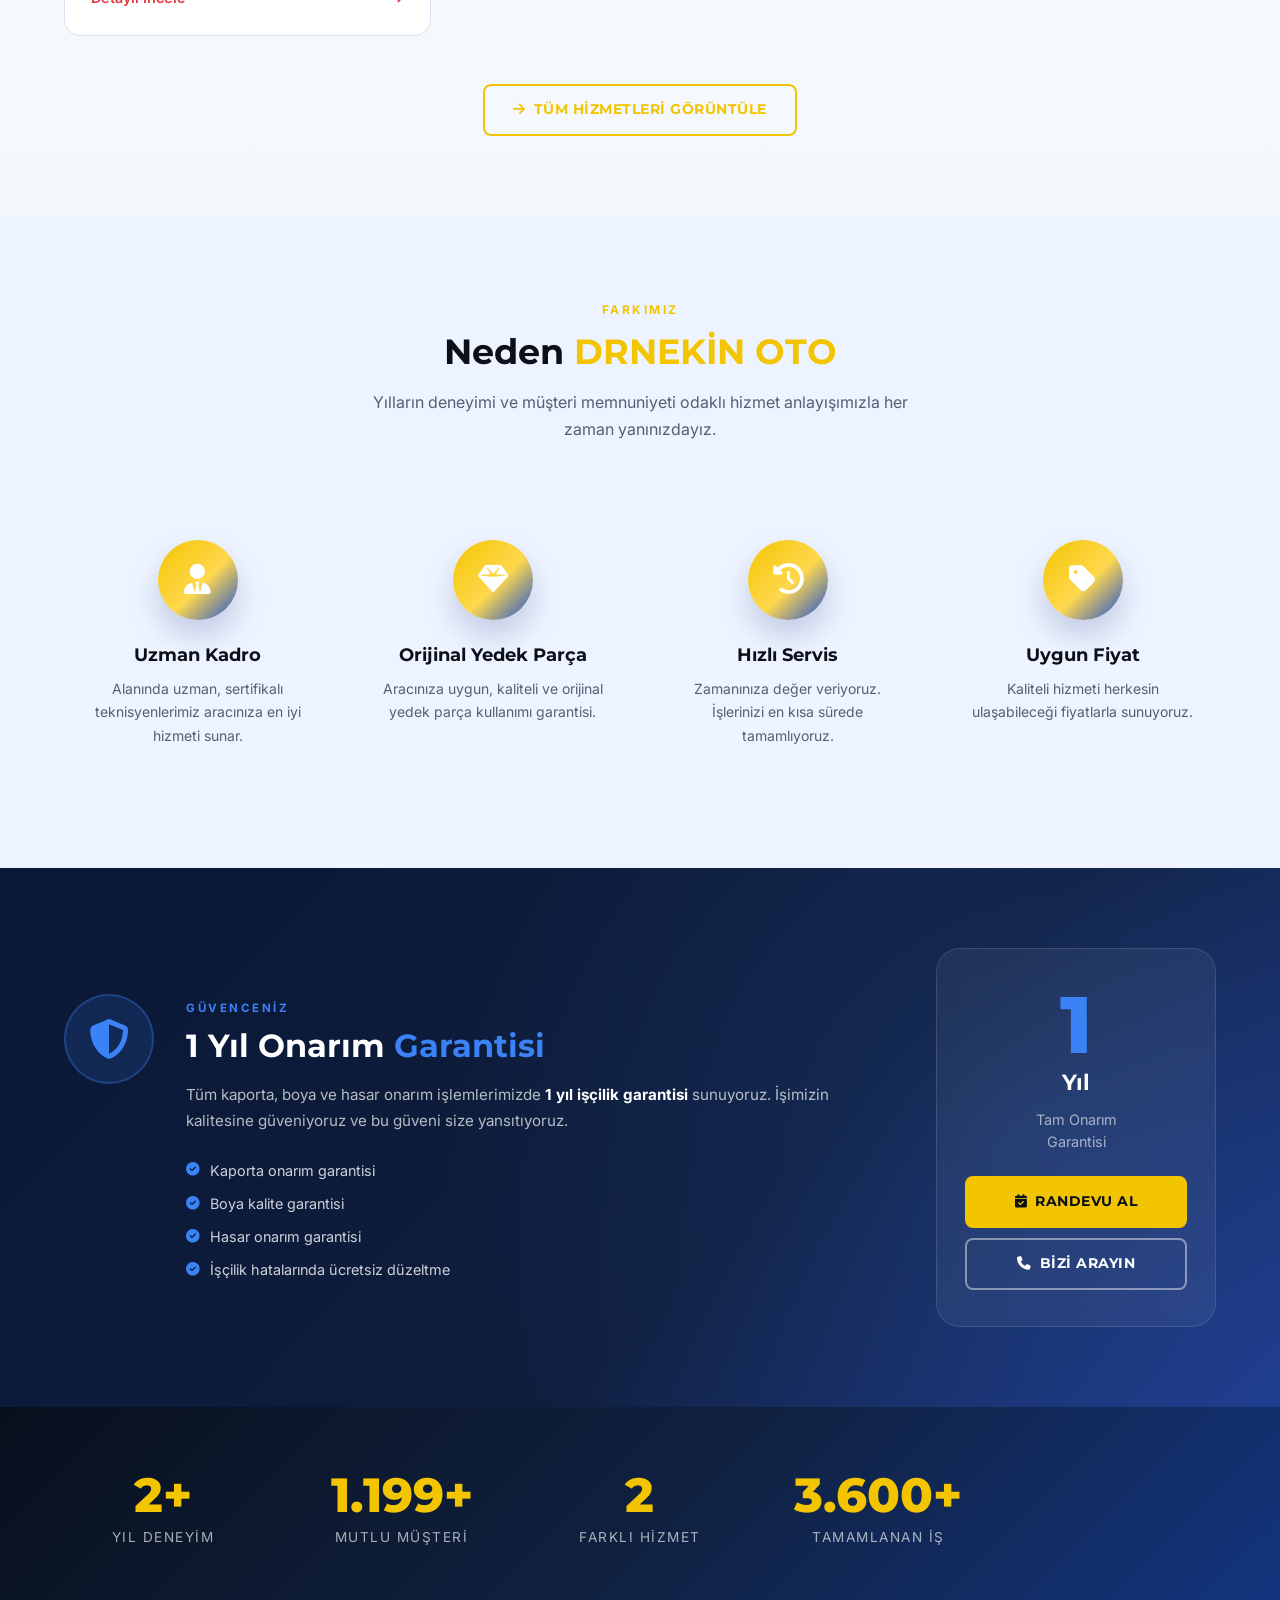
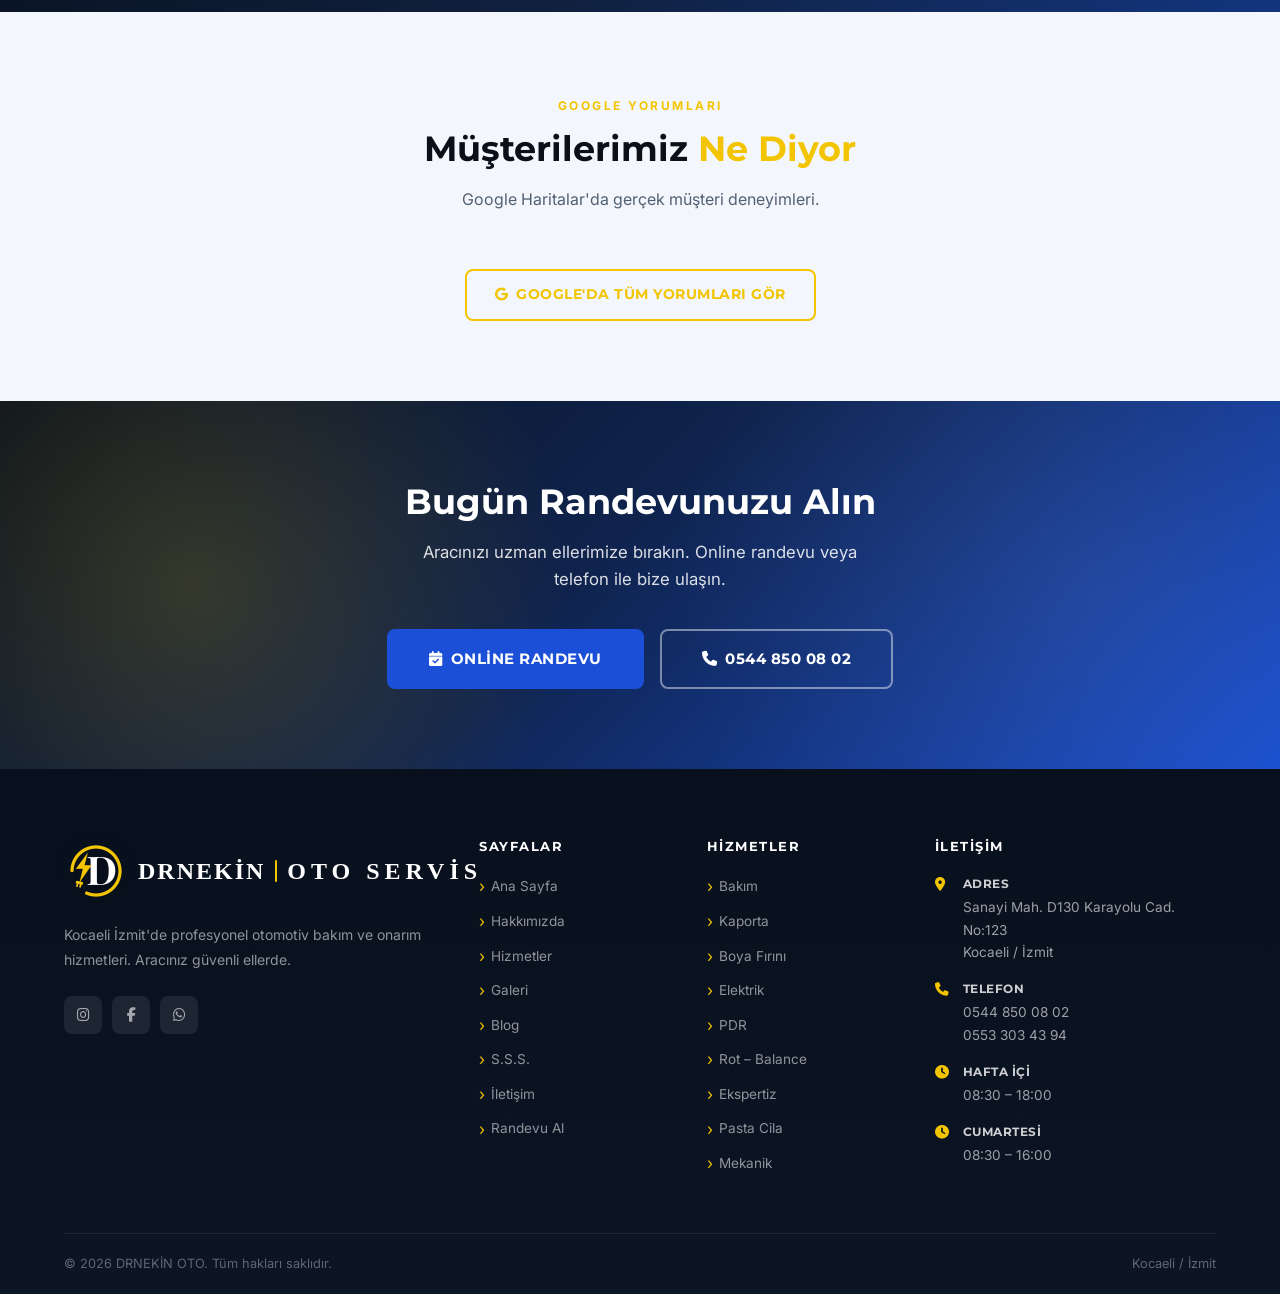
==== commit e67a2273: "Move the reviews endpoint to api/reviews.php Replacing api/google-reviews.php in place is reported a" ====
--- a/index.html
+++ b/index.html
@@ -565,7 +565,7 @@
     </div>
   </footer>
 
-  <script src="js/main.js?v=14"></script>
+  <script src="js/main.js?v=15"></script>
 </body>
 </html>
 
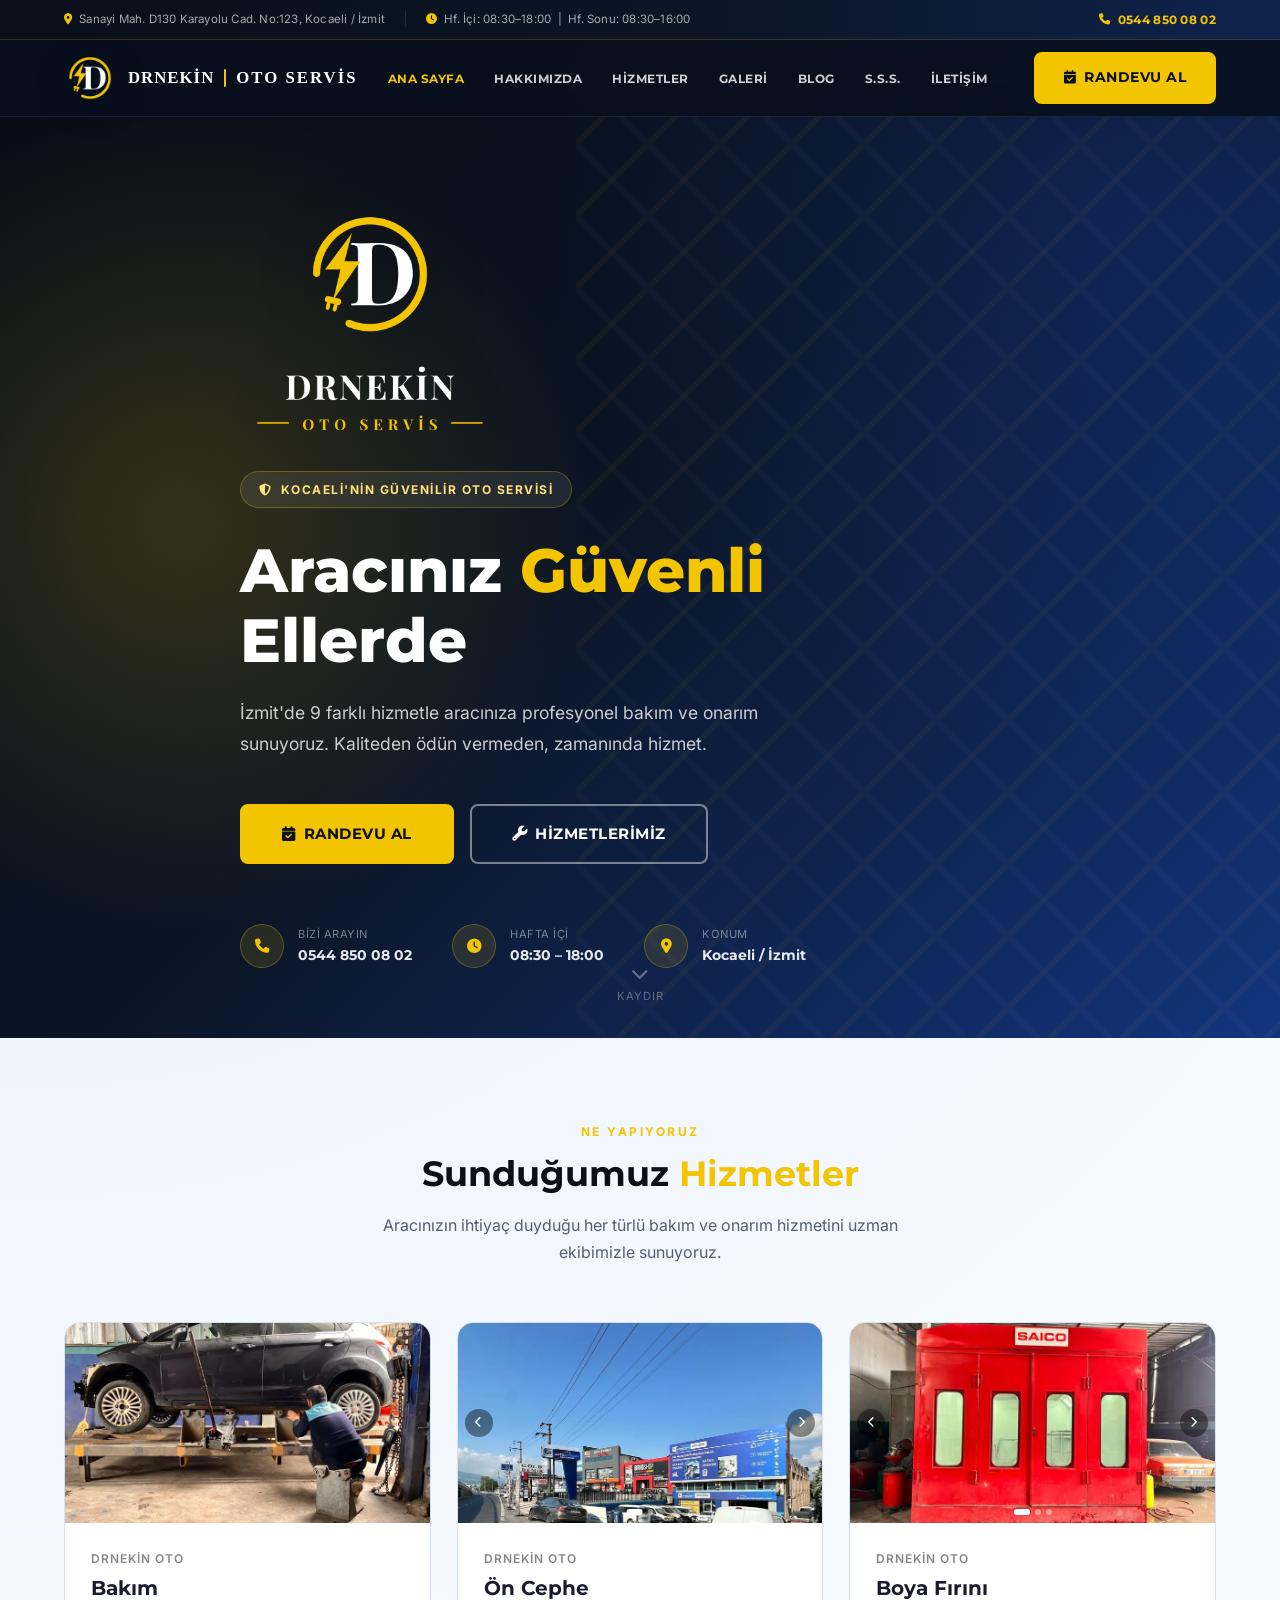
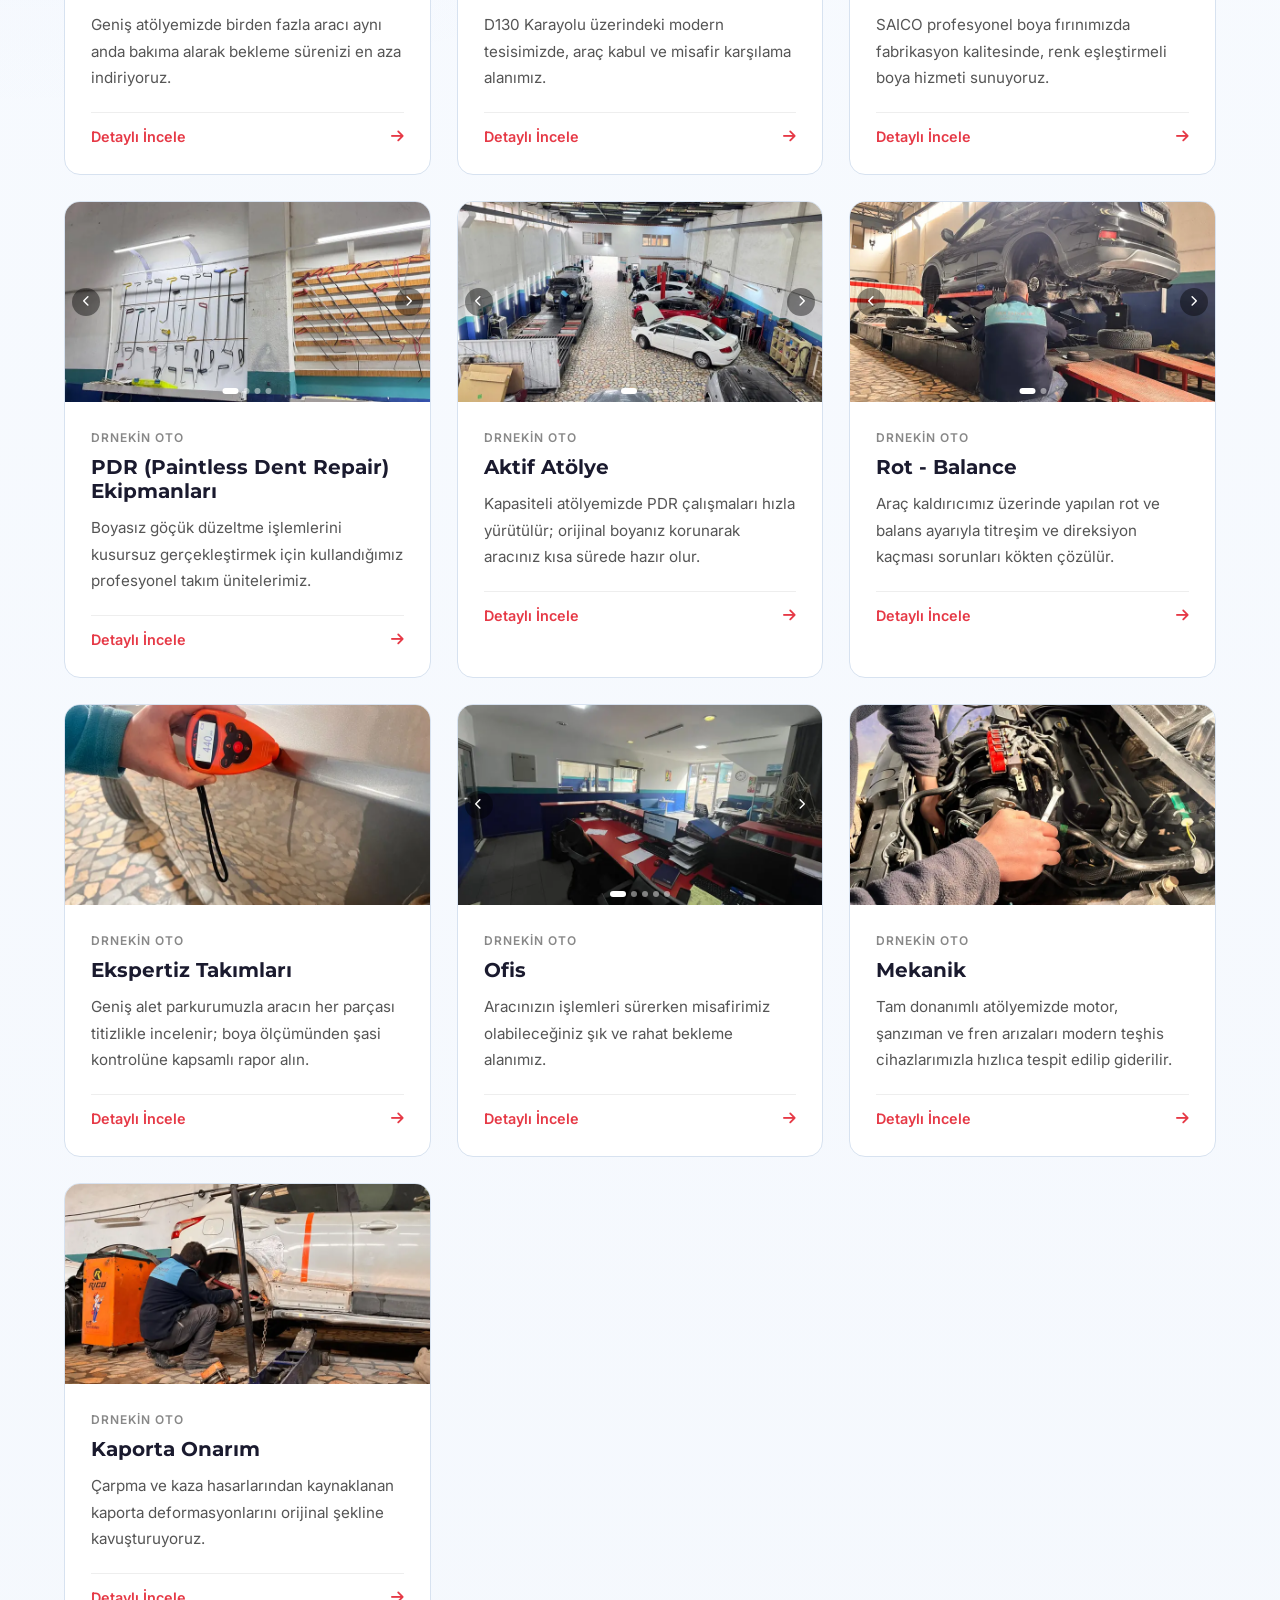
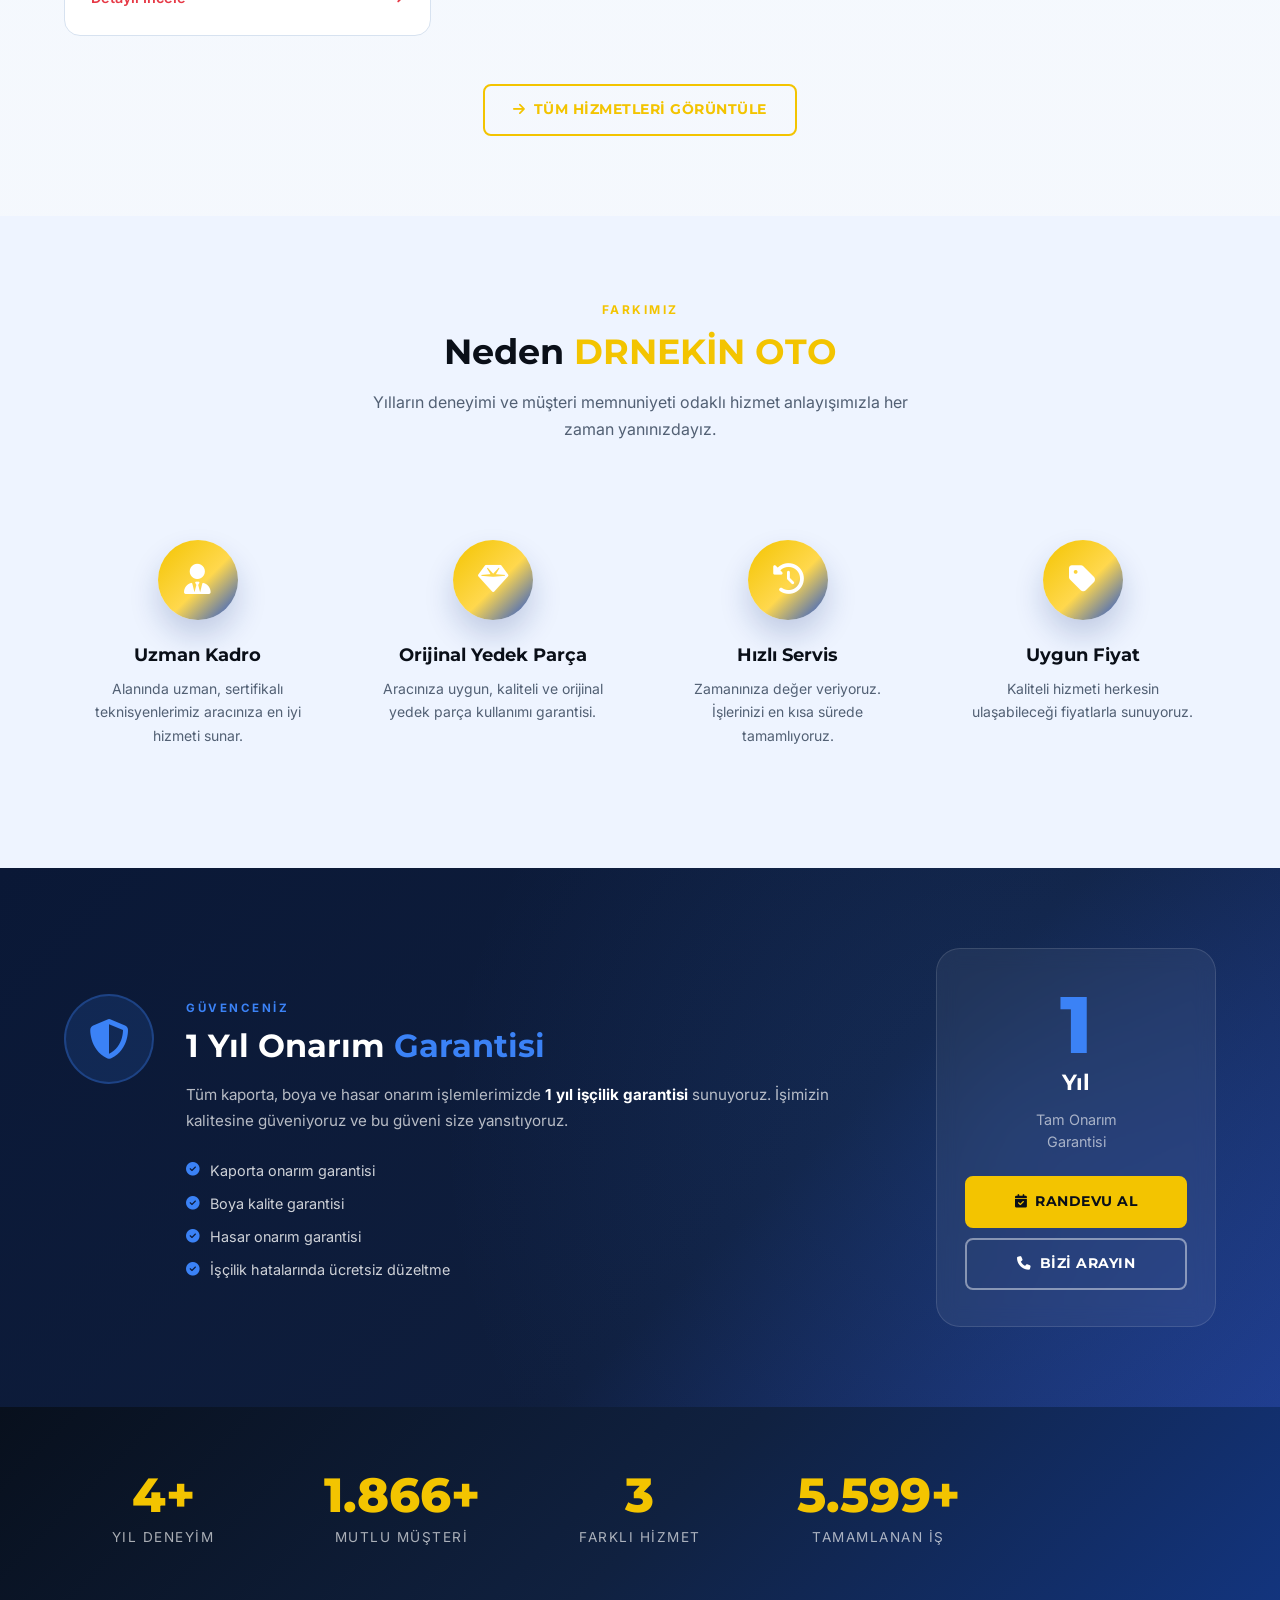
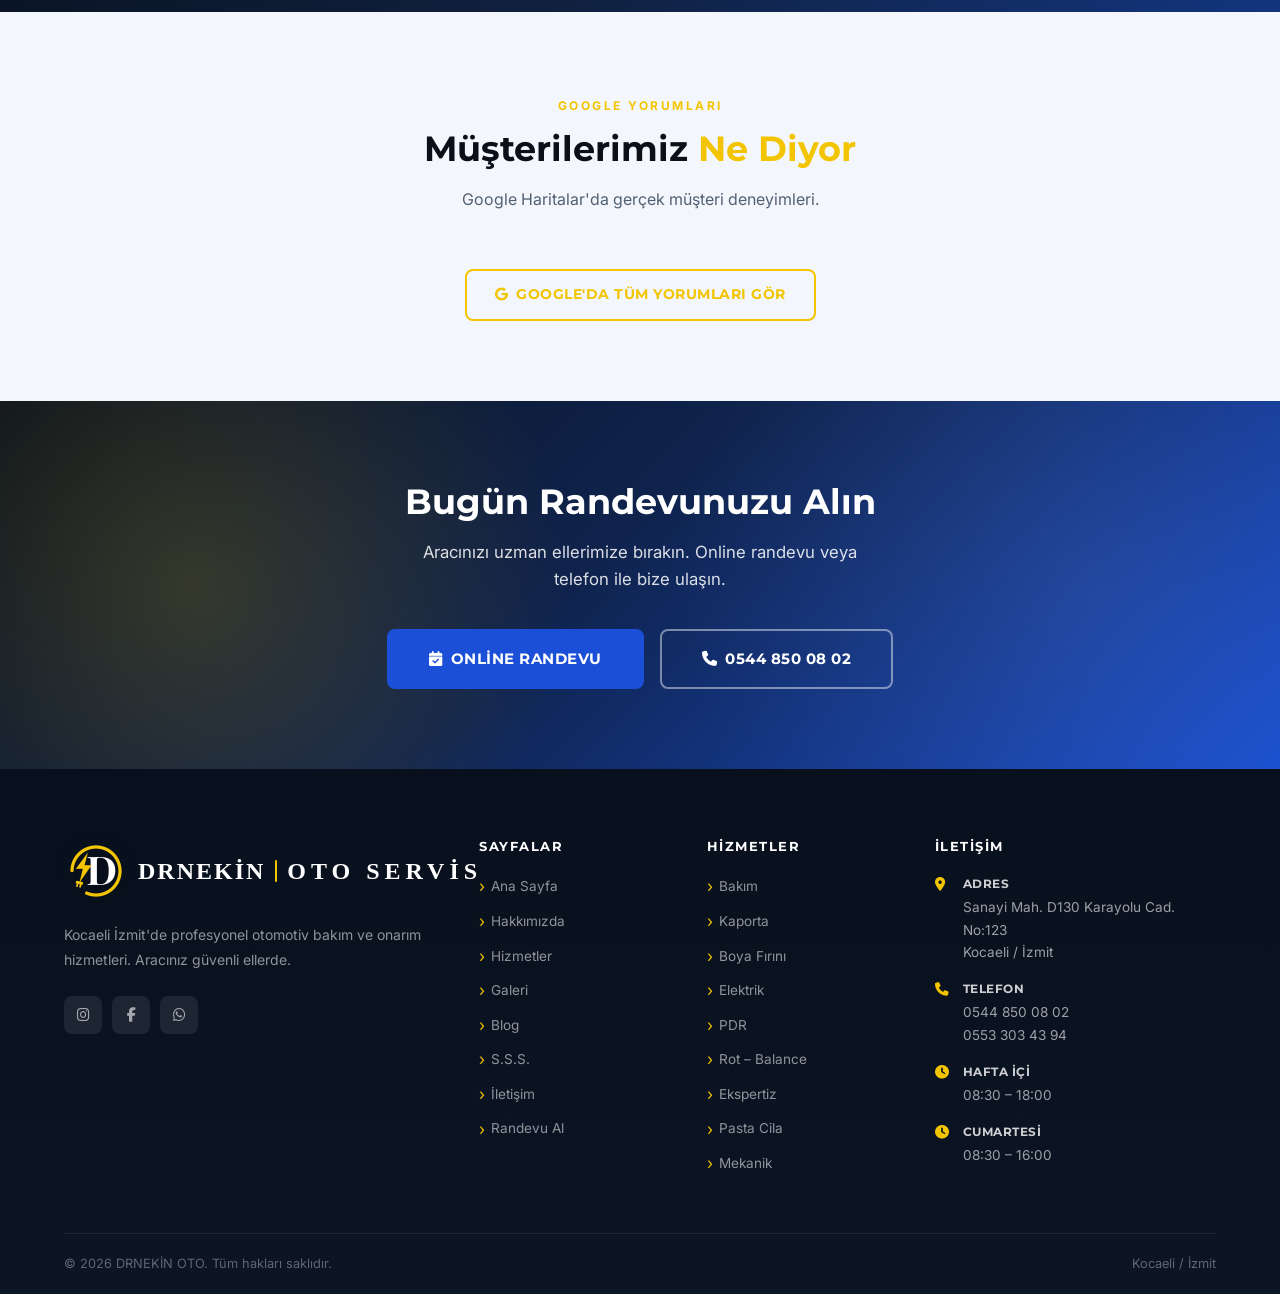
==== commit 0cda36bf: "Add a blog panel and serve posts from a data file blog.html carried its four posts as embedded marku" ====
--- a/index.html
+++ b/index.html
@@ -15,7 +15,7 @@
   <link rel="preconnect" href="https://fonts.gstatic.com" crossorigin>
   <link href="https://fonts.googleapis.com/css2?family=Montserrat:wght@400;500;600;700;800&family=Inter:wght@300;400;500;600&family=Playfair+Display:wght@700;800&display=swap" rel="stylesheet">
   <link rel="stylesheet" href="https://cdnjs.cloudflare.com/ajax/libs/font-awesome/6.5.0/css/all.min.css">
-  <link rel="stylesheet" href="css/style.css?v=27">
+  <link rel="stylesheet" href="css/style.css?v=28">
 
   <link rel="icon" href="favicon.ico?v=20260802" sizes="16x16">
   <link rel="icon" href="images/favicon.svg?v=20260802" type="image/svg+xml">
@@ -565,7 +565,7 @@
     </div>
   </footer>
 
-  <script src="js/main.js?v=15"></script>
+  <script src="js/main.js?v=16"></script>
 </body>
 </html>
 
--- a/css/style.css
+++ b/css/style.css
@@ -1111,6 +1111,8 @@
 
 /* 18. Blog */
 .blog-layout { display: grid; grid-template-columns: 1fr 310px; gap: 40px; align-items: start; }
+/* Durum bölgesi ile listeyi tek grid hücresinde tutar. */
+.blog-main { min-width: 0; }
 .blog-list { display: flex; flex-direction: column; gap: 28px; }
 .blog-card {
   display: grid;
@@ -1180,7 +1182,9 @@
 .blog-detail p:last-child { margin-bottom: 0; }
 .blog-detail strong { color: var(--black); }
 .read-more {
-  color: var(--red);
+  /* Marka sarısı (--red) beyaz üzerinde 1,65:1 kalıyor ve bu bir kontrol:
+     metin koyu, ok ikonu marka renginde. Renk değişkeni değiştirilmedi. */
+  color: var(--gray-dark);
   font-family: 'Montserrat', sans-serif;
   font-size: 0.8rem;
   font-weight: 700;
@@ -1190,8 +1194,17 @@
   align-items: center;
   gap: 6px;
   transition: var(--transition);
-}
-.read-more:hover { gap: 10px; }
+  /* Klavyeyle erişilebilmesi için <button>; tarayıcı varsayılanları burada
+     temizleniyor ki ayrı bir kural yukarıdaki tipografiyi ezmesin. */
+  background: none;
+  border: 0;
+  padding: 0;
+  cursor: pointer;
+}
+.read-more i { color: var(--red); }
+.read-more:hover { gap: 10px; color: var(--black); }
+.blog-state { padding: 28px; text-align: center; color: var(--gray); font-size: 0.9rem; }
+.blog-card--noimg { grid-template-columns: 1fr; }
 .sidebar-widget { background: #fff; border: 1px solid var(--border); border-radius: var(--radius); padding: 26px; margin-bottom: 24px; }
 .sidebar-widget h4 {
   font-size: 0.82rem;
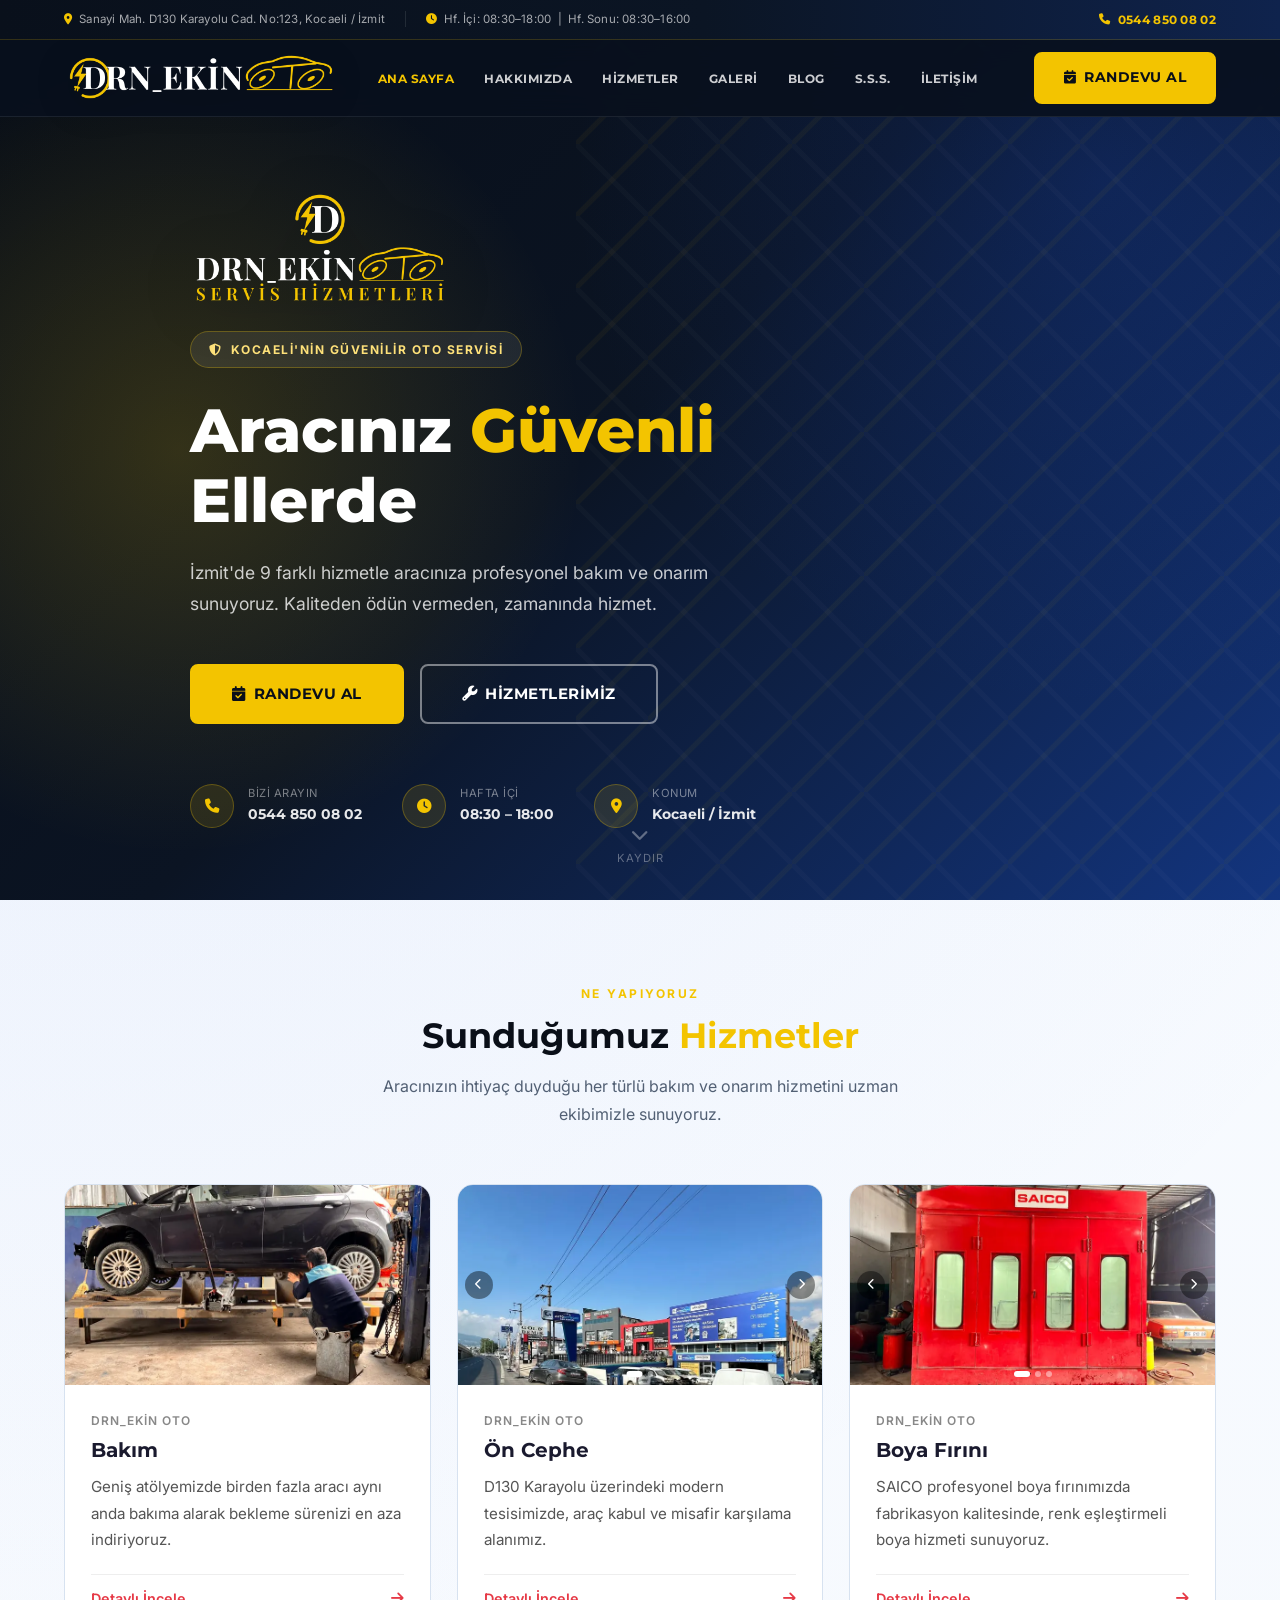
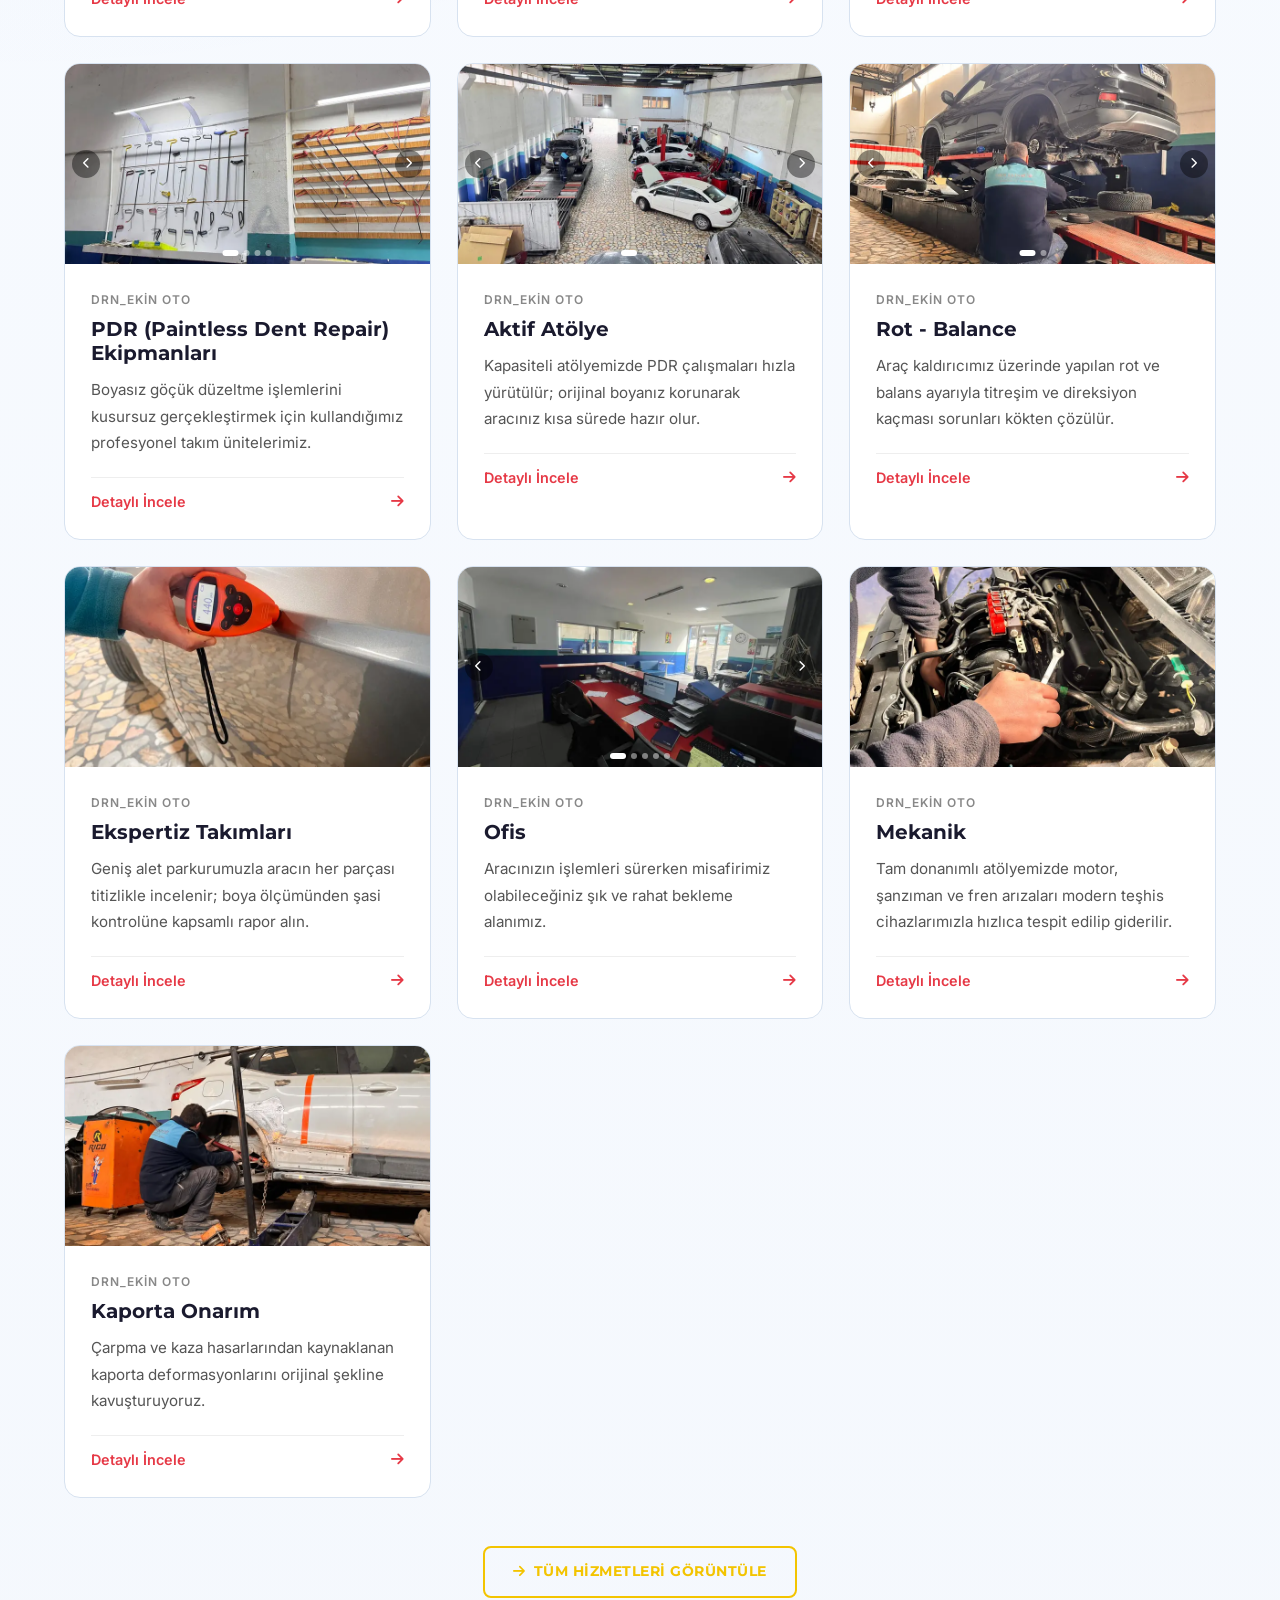
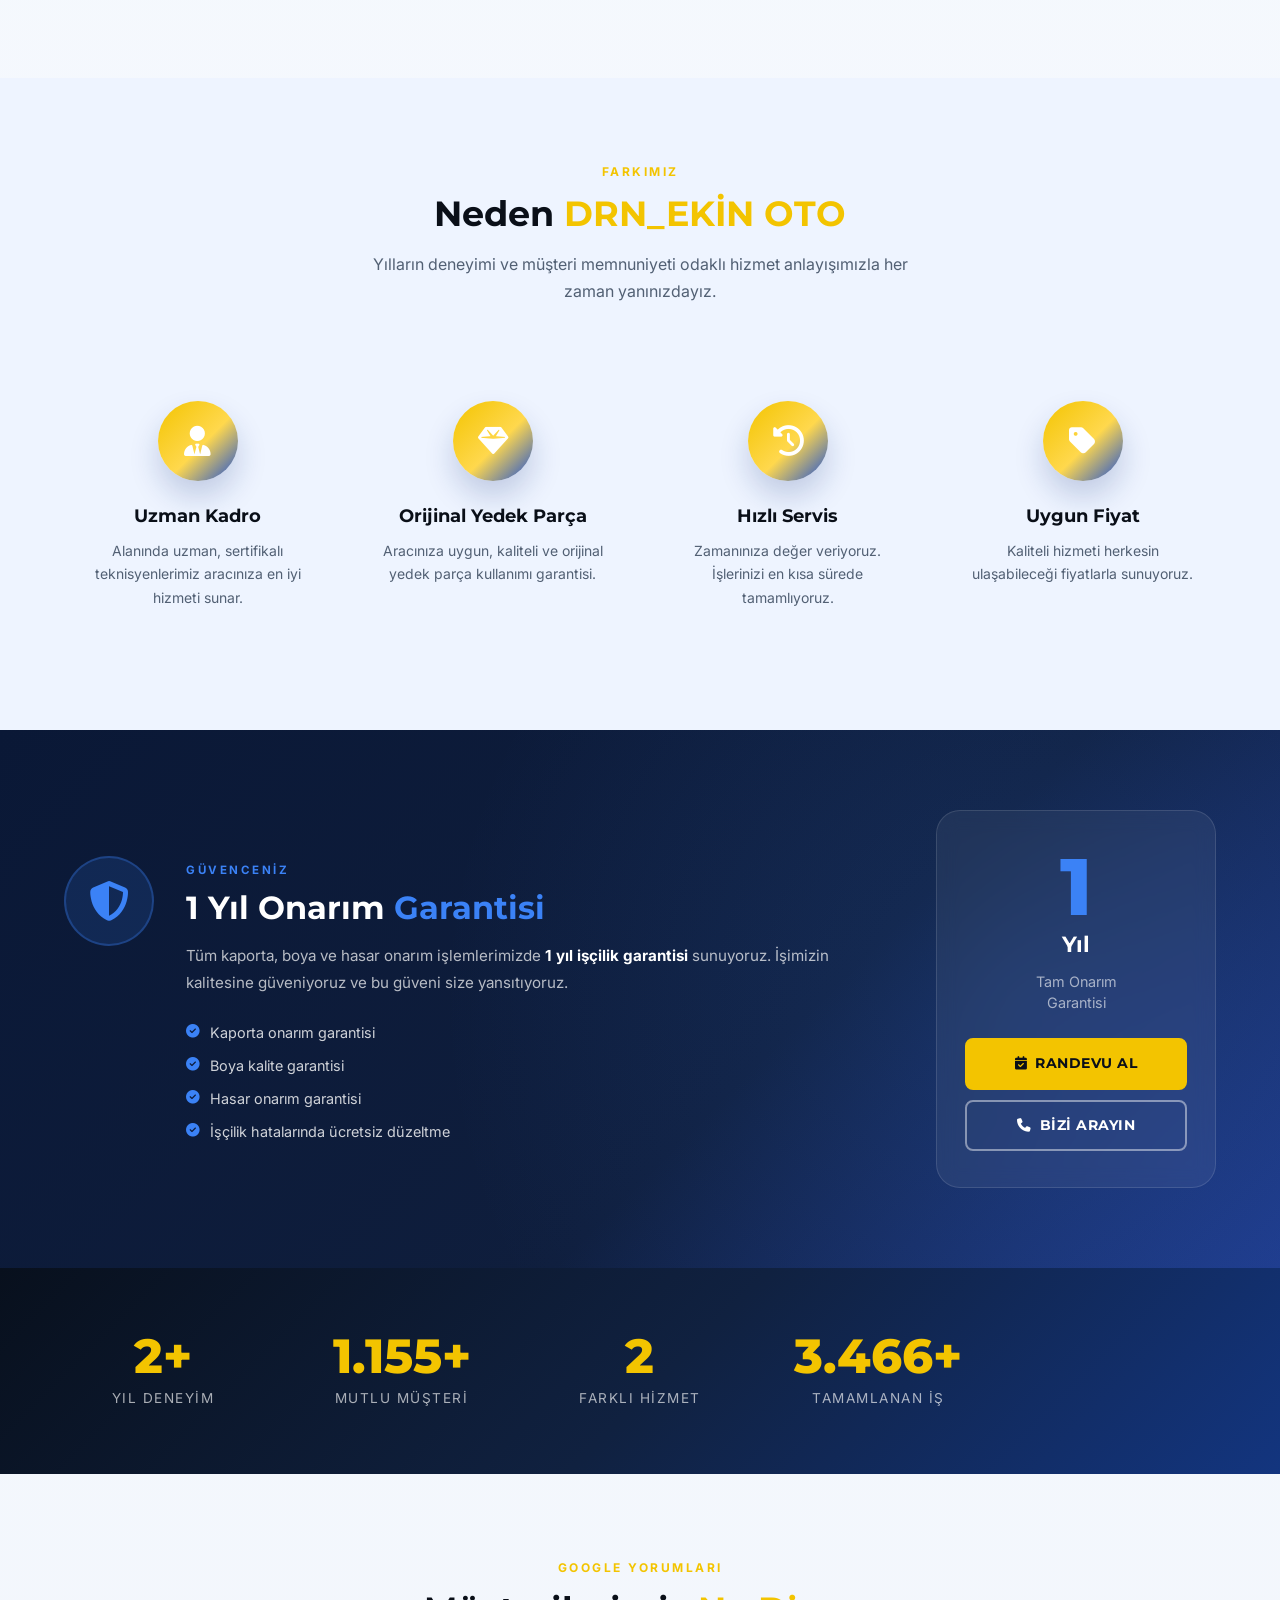
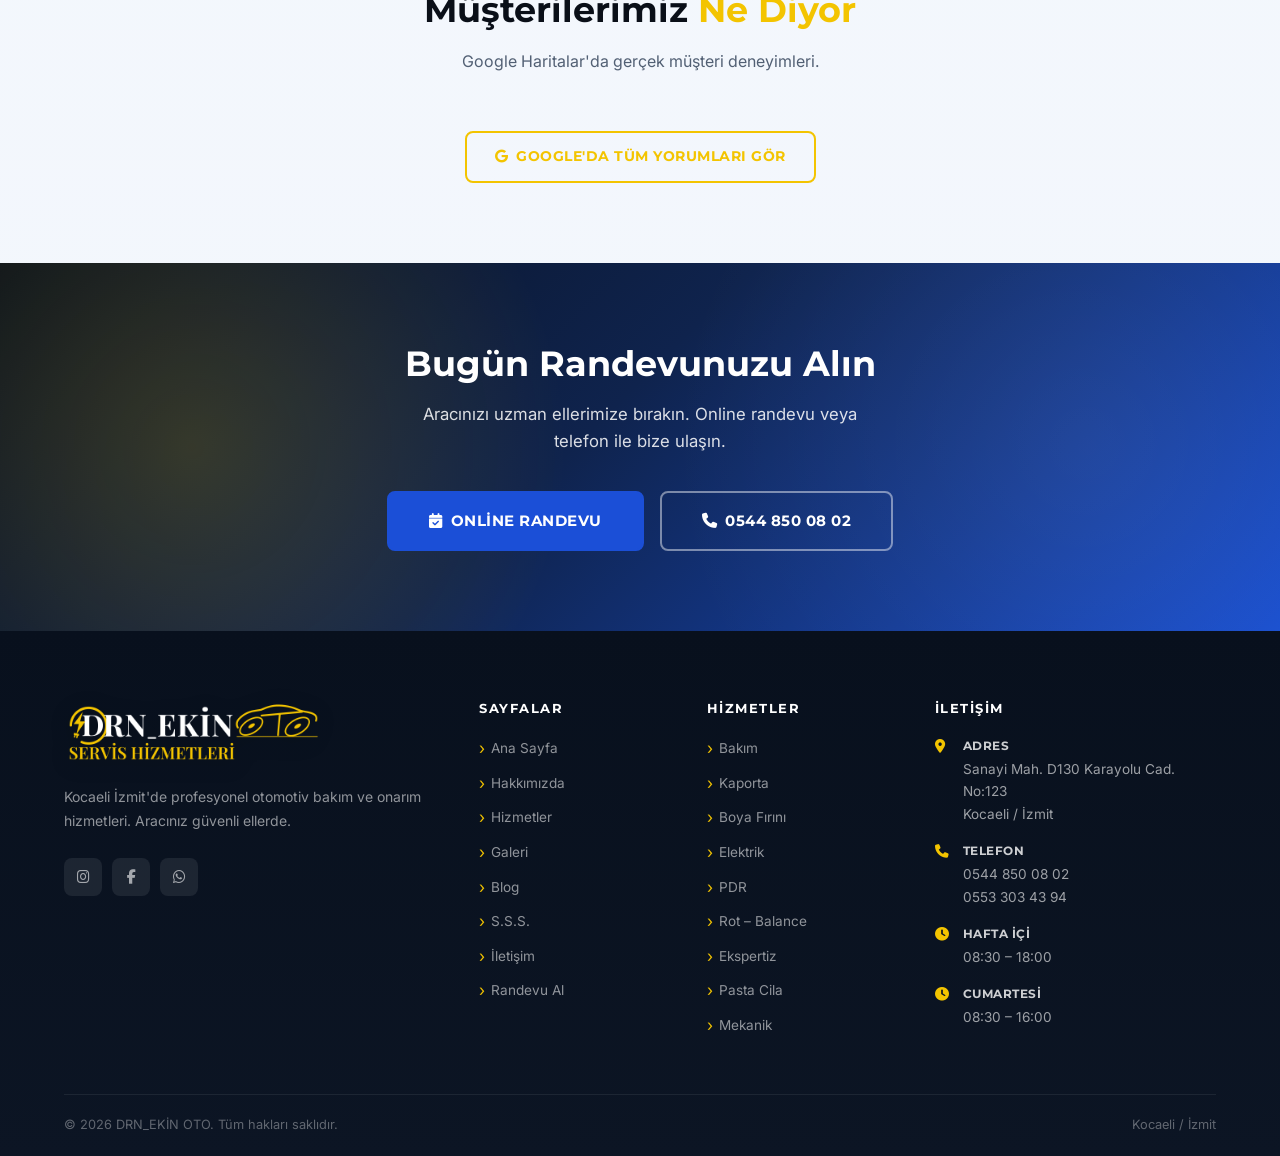
==== commit b0bc4639: "Switch to the DRN_EKİN wordmark and image lockup The new logo kit renders the brand as DRN_EKİN OTO " ====
--- a/index.html
+++ b/index.html
@@ -4,9 +4,9 @@
   <meta charset="UTF-8">
   <meta http-equiv="Content-Type" content="text/html; charset=UTF-8">
   <meta name="viewport" content="width=device-width, initial-scale=1.0">
-  <meta name="description" content="DRNEKİN OTO - Kocaeli İzmit'nin güvenilir oto servisi. Yağ değişimi, lastik, fren, motor tamiri ve daha fazlası.">
-  <title>DRNEKİN OTO | Kocaeli İzmit Oto Servis</title>
-  <meta property="og:title" content="DRNEKİN OTO | Kocaeli İzmit Oto Servis">
+  <meta name="description" content="DRN_EKİN OTO - Kocaeli İzmit'nin güvenilir oto servisi. Yağ değişimi, lastik, fren, motor tamiri ve daha fazlası.">
+  <title>DRN_EKİN OTO | Kocaeli İzmit Oto Servis</title>
+  <meta property="og:title" content="DRN_EKİN OTO | Kocaeli İzmit Oto Servis">
   <meta property="og:description" content="İzmit'te 9 farklı hizmetle profesyonel bakım ve onarım. Güvenilir, hızlı ve uygun fiyatlı oto servis.">
   <meta property="og:type" content="website">
   <meta property="og:locale" content="tr_TR">
@@ -15,18 +15,18 @@
   <link rel="preconnect" href="https://fonts.gstatic.com" crossorigin>
   <link href="https://fonts.googleapis.com/css2?family=Montserrat:wght@400;500;600;700;800&family=Inter:wght@300;400;500;600&family=Playfair+Display:wght@700;800&display=swap" rel="stylesheet">
   <link rel="stylesheet" href="https://cdnjs.cloudflare.com/ajax/libs/font-awesome/6.5.0/css/all.min.css">
-  <link rel="stylesheet" href="css/style.css?v=28">
-
-  <link rel="icon" href="favicon.ico?v=20260802" sizes="16x16">
-  <link rel="icon" href="images/favicon.svg?v=20260802" type="image/svg+xml">
-  <link rel="apple-touch-icon" href="images/apple-touch-icon.png?v=20260802">
-  <link rel="manifest" href="site.webmanifest?v=20260802">
-  <meta property="og:image" content="https://drnekinotoizmit.com/images/og-gorsel-1200x630.png?v=20260802">
+  <link rel="stylesheet" href="css/style.css?v=29">
+
+  <link rel="icon" href="favicon.ico?v=20260802b" sizes="16x16">
+  <link rel="icon" href="images/favicon.svg?v=20260802b" type="image/svg+xml">
+  <link rel="apple-touch-icon" href="images/apple-touch-icon.png?v=20260802b">
+  <link rel="manifest" href="site.webmanifest?v=20260802b">
+  <meta property="og:image" content="https://drnekinotoizmit.com/images/og-gorsel-1200x630.webp?v=20260802b">
   <meta property="og:image:width" content="1200">
   <meta property="og:image:height" content="630">
-  <meta property="og:image:alt" content="DRNEKİN OTO SERVİS — Kocaeli İzmit hasar onarım merkezi">
+  <meta property="og:image:alt" content="DRN_EKİN OTO SERVİS HİZMETLERİ — Kocaeli İzmit hasar onarım merkezi">
   <meta name="twitter:card" content="summary_large_image">
-  <meta name="twitter:image" content="https://drnekinotoizmit.com/images/og-gorsel-1200x630.png?v=20260802">
+  <meta name="twitter:image" content="https://drnekinotoizmit.com/images/og-gorsel-1200x630.webp?v=20260802b">
   <!-- Google Analytics -->
   <script async src="https://www.googletagmanager.com/gtag/js?id=G-1234567890"></script>
   <script>
@@ -40,8 +40,8 @@
   {
     "@context": "https://schema.org",
     "@type": "AutoRepair",
-    "name": "DRNEKİN OTO SERVİS",
-    "image": "https://drnekinotoizmit.com/images/og-gorsel-1200x630.png?v=20260802",
+    "name": "DRN_EKİN OTO SERVİS HİZMETLERİ",
+    "image": "https://drnekinotoizmit.com/images/og-gorsel-1200x630.webp?v=20260802b",
     "@id": "https://drnekinotoizmit.com",
     "url": "https://drnekinotoizmit.com",
     "telephone": ["+905448500802", "+905533034394"],
@@ -74,9 +74,10 @@
   <!-- NAVBAR -->
   <nav class="navbar" id="navbar">
     <div class="container">
-      <a href="index.html" class="navbar-logo" aria-label="DRNEKİN OTO SERVİS — ana sayfa">
-        <img src="images/logo-amblem-256.webp?v=20260802" alt="" class="logo-img" width="52" height="52" decoding="async" fetchpriority="high">
-        <span class="text-logo"><span class="tl-brand">DRNEKİN</span><span class="tl-sep"></span><span class="tl-oto">OTO SERVİS</span></span>
+      <a href="index.html" class="navbar-logo" aria-label="DRN_EKİN OTO SERVİS HİZMETLERİ — ana sayfa">
+        <img src="images/logo-yatay-sade-720.webp?v=20260802b" alt="" class="logo-img" width="274" height="52"
+             srcset="images/logo-yatay-sade-480.webp?v=20260802b 480w, images/logo-yatay-sade-720.webp?v=20260802b 720w, images/logo-yatay-sade-1200.webp?v=20260802b 1200w"
+             sizes="274px" decoding="async" fetchpriority="high">
       </a>
       <ul class="nav-links">
         <li><a href="index.html" class="active">Ana Sayfa</a></li>
@@ -98,7 +99,7 @@
     </div>
     <div class="mobile-nav" id="mobileNav">
       <div class="mobile-nav-brand">
-        <img src="images/logo-dikey-400.webp?v=20260802" alt="DRNEKİN OTO SERVİS" class="mobile-nav-logo" width="400" height="400" decoding="async">
+        <img src="images/logo-dikey-500.webp?v=20260802b" alt="DRN_EKİN OTO SERVİS HİZMETLERİ" class="mobile-nav-logo" width="500" height="229" decoding="async">
       </div>
       <ul>
         <li><a href="index.html">Ana Sayfa</a></li>
@@ -115,7 +116,7 @@
   <section class="hero">
     <div class="hero-container">
       <div class="hero-brand">
-        <img src="images/logo-dikey-800.webp?v=20260802" alt="DRNEKİN OTO SERVİS" class="hero-logo" width="800" height="800" decoding="async" fetchpriority="high">
+        <img src="images/logo-dikey-900.webp?v=20260802b" alt="DRN_EKİN OTO SERVİS HİZMETLERİ" class="hero-logo" width="900" height="412" decoding="async" fetchpriority="high">
       </div>
       <div class="hero-badge">
         <i class="fa-solid fa-shield-halved"></i> Kocaeli'nin Güvenilir Oto Servisi
@@ -177,7 +178,7 @@
             <img src="images/drn-bakim2-800.webp?v=20260424" alt="Bakım" class="service-detail-img" loading="lazy" srcset="images/drn-bakim2-800.webp?v=20260424 800w, images/drn-bakim2-1400.webp?v=20260424 1400w" sizes="(max-width: 900px) 100vw, 360px" decoding="async" data-full="images/drn-bakim2-1400.webp?v=20260424">
           </div>
           <div class="service-detail-body">
-            <div class="card-brand" style="font-size:0.75rem; color:#888; letter-spacing:1px; margin-bottom:8px; font-weight:600;">DRNEKİN OTO</div>
+            <div class="card-brand" style="font-size:0.75rem; color:#888; letter-spacing:1px; margin-bottom:8px; font-weight:600;">DRN_EKİN OTO</div>
             <h3 style="margin-bottom:12px; color:#1a1a2e; font-size:1.25rem;">Bakım</h3>
             <p style="font-size:0.95rem; color:#555; margin-bottom:20px;">Geniş atölyemizde birden fazla aracı aynı anda bakıma alarak bekleme sürenizi en aza indiriyoruz.</p>
             <a href="hizmetler.html" class="btn-detail" style="display:flex; justify-content:space-between; align-items:center; text-decoration:none; color:#e63946; font-weight:600; font-size:0.9rem; border-top:1px solid #eee; padding-top:12px;">Detaylı İncele <i class="fa-solid fa-arrow-right"></i></a>
@@ -196,7 +197,7 @@
             <div class="img-slider-dots"></div>
           </div>
           <div class="service-detail-body">
-            <div class="card-brand" style="font-size:0.75rem; color:#888; letter-spacing:1px; margin-bottom:8px; font-weight:600;">DRNEKİN OTO</div>
+            <div class="card-brand" style="font-size:0.75rem; color:#888; letter-spacing:1px; margin-bottom:8px; font-weight:600;">DRN_EKİN OTO</div>
             <h3 style="margin-bottom:12px; color:#1a1a2e; font-size:1.25rem;">Ön Cephe</h3>
             <p style="font-size:0.95rem; color:#555; margin-bottom:20px;">D130 Karayolu üzerindeki modern tesisimizde, araç kabul ve misafir karşılama alanımız.</p>
             <a href="hizmetler.html" class="btn-detail" style="display:flex; justify-content:space-between; align-items:center; text-decoration:none; color:#e63946; font-weight:600; font-size:0.9rem; border-top:1px solid #eee; padding-top:12px;">Detaylı İncele <i class="fa-solid fa-arrow-right"></i></a>
@@ -216,7 +217,7 @@
             <div class="img-slider-dots"></div>
           </div>
           <div class="service-detail-body">
-            <div class="card-brand" style="font-size:0.75rem; color:#888; letter-spacing:1px; margin-bottom:8px; font-weight:600;">DRNEKİN OTO</div>
+            <div class="card-brand" style="font-size:0.75rem; color:#888; letter-spacing:1px; margin-bottom:8px; font-weight:600;">DRN_EKİN OTO</div>
             <h3 style="margin-bottom:12px; color:#1a1a2e; font-size:1.25rem;">Boya Fırını</h3>
             <p style="font-size:0.95rem; color:#555; margin-bottom:20px;">SAICO profesyonel boya fırınımızda fabrikasyon kalitesinde, renk eşleştirmeli boya hizmeti sunuyoruz.</p>
             <a href="hizmetler.html" class="btn-detail" style="display:flex; justify-content:space-between; align-items:center; text-decoration:none; color:#e63946; font-weight:600; font-size:0.9rem; border-top:1px solid #eee; padding-top:12px;">Detaylı İncele <i class="fa-solid fa-arrow-right"></i></a>
@@ -237,7 +238,7 @@
             <div class="img-slider-dots"></div>
           </div>
           <div class="service-detail-body">
-            <div class="card-brand" style="font-size:0.75rem; color:#888; letter-spacing:1px; margin-bottom:8px; font-weight:600;">DRNEKİN OTO</div>
+            <div class="card-brand" style="font-size:0.75rem; color:#888; letter-spacing:1px; margin-bottom:8px; font-weight:600;">DRN_EKİN OTO</div>
             <h3 style="margin-bottom:12px; color:#1a1a2e; font-size:1.25rem;">PDR (Paintless Dent Repair) Ekipmanları</h3>
             <p style="font-size:0.95rem; color:#555; margin-bottom:20px;">Boyasız göçük düzeltme işlemlerini kusursuz gerçekleştirmek için kullandığımız profesyonel takım ünitelerimiz.</p>
             <a href="hizmetler.html" class="btn-detail" style="display:flex; justify-content:space-between; align-items:center; text-decoration:none; color:#e63946; font-weight:600; font-size:0.9rem; border-top:1px solid #eee; padding-top:12px;">Detaylı İncele <i class="fa-solid fa-arrow-right"></i></a>
@@ -257,7 +258,7 @@
             <div class="img-slider-dots"></div>
           </div>
           <div class="service-detail-body">
-            <div class="card-brand" style="font-size:0.75rem; color:#888; letter-spacing:1px; margin-bottom:8px; font-weight:600;">DRNEKİN OTO</div>
+            <div class="card-brand" style="font-size:0.75rem; color:#888; letter-spacing:1px; margin-bottom:8px; font-weight:600;">DRN_EKİN OTO</div>
             <h3 style="margin-bottom:12px; color:#1a1a2e; font-size:1.25rem;">Aktif Atölye</h3>
             <p style="font-size:0.95rem; color:#555; margin-bottom:20px;">Kapasiteli atölyemizde PDR çalışmaları hızla yürütülür; orijinal boyanız korunarak aracınız kısa sürede hazır olur.</p>
             <a href="hizmetler.html" class="btn-detail" style="display:flex; justify-content:space-between; align-items:center; text-decoration:none; color:#e63946; font-weight:600; font-size:0.9rem; border-top:1px solid #eee; padding-top:12px;">Detaylı İncele <i class="fa-solid fa-arrow-right"></i></a>
@@ -276,7 +277,7 @@
             <div class="img-slider-dots"></div>
           </div>
           <div class="service-detail-body">
-            <div class="card-brand" style="font-size:0.75rem; color:#888; letter-spacing:1px; margin-bottom:8px; font-weight:600;">DRNEKİN OTO</div>
+            <div class="card-brand" style="font-size:0.75rem; color:#888; letter-spacing:1px; margin-bottom:8px; font-weight:600;">DRN_EKİN OTO</div>
             <h3 style="margin-bottom:12px; color:#1a1a2e; font-size:1.25rem;">Rot - Balance</h3>
             <p style="font-size:0.95rem; color:#555; margin-bottom:20px;">Araç kaldırıcımız üzerinde yapılan rot ve balans ayarıyla titreşim ve direksiyon kaçması sorunları kökten çözülür.</p>
             <a href="hizmetler.html" class="btn-detail" style="display:flex; justify-content:space-between; align-items:center; text-decoration:none; color:#e63946; font-weight:600; font-size:0.9rem; border-top:1px solid #eee; padding-top:12px;">Detaylı İncele <i class="fa-solid fa-arrow-right"></i></a>
@@ -289,7 +290,7 @@
             <img src="images/drn-ekspertiz2-800.webp?v=20260424" alt="Ekspertiz" class="service-detail-img" loading="lazy" srcset="images/drn-ekspertiz2-800.webp?v=20260424 800w, images/drn-ekspertiz2-1400.webp?v=20260424 1400w" sizes="(max-width: 900px) 100vw, 360px" decoding="async" data-full="images/drn-ekspertiz2-1400.webp?v=20260424">
           </div>
           <div class="service-detail-body">
-            <div class="card-brand" style="font-size:0.75rem; color:#888; letter-spacing:1px; margin-bottom:8px; font-weight:600;">DRNEKİN OTO</div>
+            <div class="card-brand" style="font-size:0.75rem; color:#888; letter-spacing:1px; margin-bottom:8px; font-weight:600;">DRN_EKİN OTO</div>
             <h3 style="margin-bottom:12px; color:#1a1a2e; font-size:1.25rem;">Ekspertiz Takımları</h3>
             <p style="font-size:0.95rem; color:#555; margin-bottom:20px;">Geniş alet parkurumuzla aracın her parçası titizlikle incelenir; boya ölçümünden şasi kontrolüne kapsamlı rapor alın.</p>
             <a href="hizmetler.html" class="btn-detail" style="display:flex; justify-content:space-between; align-items:center; text-decoration:none; color:#e63946; font-weight:600; font-size:0.9rem; border-top:1px solid #eee; padding-top:12px;">Detaylı İncele <i class="fa-solid fa-arrow-right"></i></a>
@@ -311,7 +312,7 @@
             <div class="img-slider-dots"></div>
           </div>
           <div class="service-detail-body">
-            <div class="card-brand" style="font-size:0.75rem; color:#888; letter-spacing:1px; margin-bottom:8px; font-weight:600;">DRNEKİN OTO</div>
+            <div class="card-brand" style="font-size:0.75rem; color:#888; letter-spacing:1px; margin-bottom:8px; font-weight:600;">DRN_EKİN OTO</div>
             <h3 style="margin-bottom:12px; color:#1a1a2e; font-size:1.25rem;">Ofis</h3>
             <p style="font-size:0.95rem; color:#555; margin-bottom:20px;">Aracınızın işlemleri sürerken misafirimiz olabileceğiniz şık ve rahat bekleme alanımız.</p>
             <a href="hizmetler.html" class="btn-detail" style="display:flex; justify-content:space-between; align-items:center; text-decoration:none; color:#e63946; font-weight:600; font-size:0.9rem; border-top:1px solid #eee; padding-top:12px;">Detaylı İncele <i class="fa-solid fa-arrow-right"></i></a>
@@ -324,7 +325,7 @@
             <img src="images/drn-mekanik2-800.webp?v=20260424" alt="Mekanik" class="service-detail-img" loading="lazy" srcset="images/drn-mekanik2-800.webp?v=20260424 800w, images/drn-mekanik2-1400.webp?v=20260424 1400w" sizes="(max-width: 900px) 100vw, 360px" decoding="async" data-full="images/drn-mekanik2-1400.webp?v=20260424">
           </div>
           <div class="service-detail-body">
-            <div class="card-brand" style="font-size:0.75rem; color:#888; letter-spacing:1px; margin-bottom:8px; font-weight:600;">DRNEKİN OTO</div>
+            <div class="card-brand" style="font-size:0.75rem; color:#888; letter-spacing:1px; margin-bottom:8px; font-weight:600;">DRN_EKİN OTO</div>
             <h3 style="margin-bottom:12px; color:#1a1a2e; font-size:1.25rem;">Mekanik</h3>
             <p style="font-size:0.95rem; color:#555; margin-bottom:20px;">Tam donanımlı atölyemizde motor, şanzıman ve fren arızaları modern teşhis cihazlarımızla hızlıca tespit edilip giderilir.</p>
             <a href="hizmetler.html" class="btn-detail" style="display:flex; justify-content:space-between; align-items:center; text-decoration:none; color:#e63946; font-weight:600; font-size:0.9rem; border-top:1px solid #eee; padding-top:12px;">Detaylı İncele <i class="fa-solid fa-arrow-right"></i></a>
@@ -337,7 +338,7 @@
             <img src="images/drn-kaporta-onarim-800.webp?v=20260424" alt="Kaporta Onarım" class="service-detail-img" loading="lazy" srcset="images/drn-kaporta-onarim-800.webp?v=20260424 800w, images/drn-kaporta-onarim-1400.webp?v=20260424 1400w" sizes="(max-width: 900px) 100vw, 360px" decoding="async" data-full="images/drn-kaporta-onarim-1400.webp?v=20260424">
           </div>
           <div class="service-detail-body">
-            <div class="card-brand" style="font-size:0.75rem; color:#888; letter-spacing:1px; margin-bottom:8px; font-weight:600;">DRNEKİN OTO</div>
+            <div class="card-brand" style="font-size:0.75rem; color:#888; letter-spacing:1px; margin-bottom:8px; font-weight:600;">DRN_EKİN OTO</div>
             <h3 style="margin-bottom:12px; color:#1a1a2e; font-size:1.25rem;">Kaporta Onarım</h3>
             <p style="font-size:0.95rem; color:#555; margin-bottom:20px;">Çarpma ve kaza hasarlarından kaynaklanan kaporta deformasyonlarını orijinal şekline kavuşturuyoruz.</p>
             <a href="hizmetler.html" class="btn-detail" style="display:flex; justify-content:space-between; align-items:center; text-decoration:none; color:#e63946; font-weight:600; font-size:0.9rem; border-top:1px solid #eee; padding-top:12px;">Detaylı İncele <i class="fa-solid fa-arrow-right"></i></a>
@@ -357,7 +358,7 @@
     <div class="container">
       <div class="section-header reveal">
         <span class="section-tag">Farkımız</span>
-        <h2 class="section-title">Neden <span class="text-red">DRNEKİN OTO</span></h2>
+        <h2 class="section-title">Neden <span class="text-red">DRN_EKİN OTO</span></h2>
         <p class="section-desc">Yılların deneyimi ve müşteri memnuniyeti odaklı hizmet anlayışımızla her zaman yanınızdayız.</p>
       </div>
       <div class="features-grid">
@@ -503,7 +504,7 @@
     <div class="container">
       <div class="footer-grid">
         <div class="footer-brand">
-          <div class="footer-text-logo"><img src="images/logo-amblem-256.webp?v=20260802" alt="" class="footer-logo-img" width="64" height="64" decoding="async"><span class="tl-brand">DRNEKİN</span><span class="tl-sep"></span><span class="tl-oto">OTO SERVİS</span></div>
+          <div class="footer-text-logo"><img src="images/logo-ana-640.webp?v=20260802b" alt="" class="footer-logo-img" width="640" height="158" decoding="async"></div>
           <p>Kocaeli İzmit'de profesyonel otomotiv bakım ve onarım hizmetleri. Aracınız güvenli ellerde.</p>
           <div class="social-links">
             <a href="https://instagram.com" target="_blank" rel="noopener" class="social-link" aria-label="Instagram"><i class="fa-brands fa-instagram"></i></a>
@@ -559,13 +560,13 @@
         </div>
       </div>
       <div class="footer-bottom">
-        <p>© <script>document.write(new Date().getFullYear())</script> DRNEKİN OTO. Tüm hakları saklıdır.</p>
+        <p>© <script>document.write(new Date().getFullYear())</script> DRN_EKİN OTO. Tüm hakları saklıdır.</p>
         <p>Kocaeli / İzmit</p>
       </div>
     </div>
   </footer>
 
-  <script src="js/main.js?v=16"></script>
+  <script src="js/main.js?v=17"></script>
 </body>
 </html>
 
--- a/css/style.css
+++ b/css/style.css
@@ -1,5 +1,5 @@
 /* =============================================
-   DRNEKİN OTO SERVİS - Ana Stil Dosyası
+   DRN_EKİN OTO SERVİS HİZMETLERİ - Ana Stil Dosyası
    ============================================= */
 
 /* [hidden] must beat component display rules (flex/grid) further down. */
@@ -261,8 +261,8 @@
 .logo-img {
   max-height: 52px;
   width: auto;
-  /* Emblem is square; locking the ratio stops it stretching before decode. */
-  aspect-ratio: 1 / 1;
+  /* Yatay kilit (720x137); oran sabitlenmezse görsel çözülmeden önce esner. */
+  aspect-ratio: 720 / 137;
   object-fit: contain;
   display: block;
   transition: transform 0.4s cubic-bezier(0.175, 0.885, 0.32, 1.275);
@@ -274,10 +274,10 @@
 .footer-logo-img {
   max-height: 64px;
   width: auto;
-  aspect-ratio: 1 / 1;
+  /* Ana kilit (640x158): alt satırlı, amblemden geniş. */
+  aspect-ratio: 640 / 158;
   object-fit: contain;
   display: block;
-  /* Now a flex item inside .footer-text-logo, which owns the spacing. */
   margin-bottom: 0;
   filter: drop-shadow(0 4px 10px rgba(0,0,0,0.3));
 }
@@ -316,82 +316,17 @@
 }
 
 
-/* ---- Text Logo ---- */
-.text-logo {
-  display: flex;
-  align-items: center;
-  gap: 10px;
-  line-height: 1;
-  user-select: none;
-  transition: var(--transition);
-}
-.navbar-logo:hover .text-logo { opacity: 0.88; }
-
-/* Sized to roughly match the width the previous wide logo image occupied,
-   so the nav links keep their room. */
-.tl-brand {
-  font-family: 'Playfair Display', 'Times New Roman', Georgia, serif;
-  font-size: 1.05rem;
-  font-weight: 700;
-  color: #ffffff;
-  letter-spacing: 1px;
-  white-space: nowrap;
-  line-height: 1;
-}
-
-.tl-sep {
-  display: block;
-  width: 2px;
-  height: 18px;
-  background: var(--red);
-  flex-shrink: 0;
-  border-radius: 2px;
-}
-
-.tl-oto {
-  font-family: 'Playfair Display', 'Times New Roman', Georgia, serif;
-  font-size: 1.05rem;
-  font-weight: 700;
-  color: #ffffff;
-  letter-spacing: 2px;
-  white-space: nowrap;
-  line-height: 1;
-}
-
-/* Footer text logo */
+/* ---- Marka kilidi ----
+   Marka yazısı artık logo görselinin parçası (araç çizimli "OTO" HTML metniyle
+   üretilemiyor), bu yüzden eski .text-logo / .tl-brand / .tl-sep / .tl-oto
+   kuralları kaldırıldı. */
+
+/* Footer marka kilidi — tek görsel taşır. */
 .footer-text-logo {
   display: flex;
   align-items: center;
-  gap: 10px;
-  line-height: 1;
   margin-bottom: 20px;
   user-select: none;
-}
-.footer-text-logo .tl-brand {
-  font-family: 'Playfair Display', 'Times New Roman', Georgia, serif;
-  font-size: 1.5rem;
-  font-weight: 700;
-  color: #ffffff;
-  letter-spacing: 2px;
-  white-space: nowrap;
-  line-height: 1;
-}
-.footer-text-logo .tl-sep {
-  display: block;
-  width: 2px;
-  height: 22px;
-  background: var(--red);
-  flex-shrink: 0;
-  border-radius: 2px;
-}
-.footer-text-logo .tl-oto {
-  font-family: 'Playfair Display', 'Times New Roman', Georgia, serif;
-  font-size: 1.5rem;
-  font-weight: 700;
-  color: #ffffff;
-  letter-spacing: 5px;
-  white-space: nowrap;
-  line-height: 1;
 }
 .nav-links { display: flex; align-items: center; gap: 4px; }
 .nav-links a {
@@ -1615,6 +1550,11 @@
    ===================== */
 @media (max-width: 1024px) {
   .navbar .container { height: var(--tn-height); }
+
+  /* Yatay kilit sabit genişlikte (52px yükseklik ≈ 274px). Eskiden metin
+     logonun "OTO SERVİS" parçası bu genişlikte gizleniyordu; artık yazı
+     görselin içinde olduğu için yerine yükseklik düşürülüyor. */
+  .logo-img { max-height: 44px; }
 
   .nav-links a {
     font-size: var(--tn-link-font);
@@ -1671,12 +1611,10 @@
   .navbar { top: 34px; }
   .navbar .container { height: 54px; padding: 0 16px; }
 
-  /* Logo küçültme — navbar'da hamburger'e yer kalması için "OTO SERVİS"
-     bölümü düşürülür, marka adı ve amblem kalır. */
-  .tl-brand, .tl-oto { font-size: 1rem; letter-spacing: 0.5px; }
-  .tl-sep { height: 15px; }
-  .navbar-logo .tl-sep,
-  .navbar-logo .tl-oto { display: none; }
+  /* Navbar 54px'e iniyor; logo onun içinde kalmalı. Kademe yukarıdaki
+     1024px kuralından (44px) küçük olmalı, aksi halde dar ekranda logo
+     büyürdü. */
+  .logo-img { max-height: 40px; }
   .navbar-logo { gap: 9px; }
 
   /* Hamburger */
@@ -1754,7 +1692,6 @@
   .hero-container { padding: 36px 16px 36px; }
   .hero h1 { font-size: clamp(1.9rem, 7vw, 2.4rem); margin-bottom: 16px; }
   .hero-subtitle { font-size: 0.95rem; margin-bottom: 28px; }
-  .logo-img { max-height: 42px; }
   .hero-logo {
     width: min(100%, 200px);
   }
@@ -1859,10 +1796,6 @@
   .footer-bottom { flex-direction: column; text-align: center; gap: 6px; }
   /* Emblem + wordmark sit on one nowrap line, so both shrink on narrow screens. */
   .footer-logo-img { max-height: 48px; }
-  .footer-text-logo { gap: 8px; }
-  .footer-text-logo .tl-brand { font-size: 1.1rem; letter-spacing: 1px; }
-  .footer-text-logo .tl-oto { font-size: 1.1rem; letter-spacing: 2px; }
-  .footer-text-logo .tl-sep { height: 16px; }
 
   /* About */
   .about-content h2 { font-size: 1.6rem; }
@@ -1886,8 +1819,8 @@
    MOBILE XS (400px)
    ===================== */
 @media (max-width: 400px) {
-  .tl-brand, .tl-oto { font-size: 1.35rem; letter-spacing: 1px; }
-  .tl-sep { height: 20px; }
+  /* En dar ekranda logo hamburger'i sıkıştırmasın. */
+  .logo-img { max-height: 38px; }
   .hero h1 { font-size: 1.75rem; }
   .section-title { font-size: 1.4rem; }
   .services-grid { grid-template-columns: 1fr 1fr; gap: 8px; }
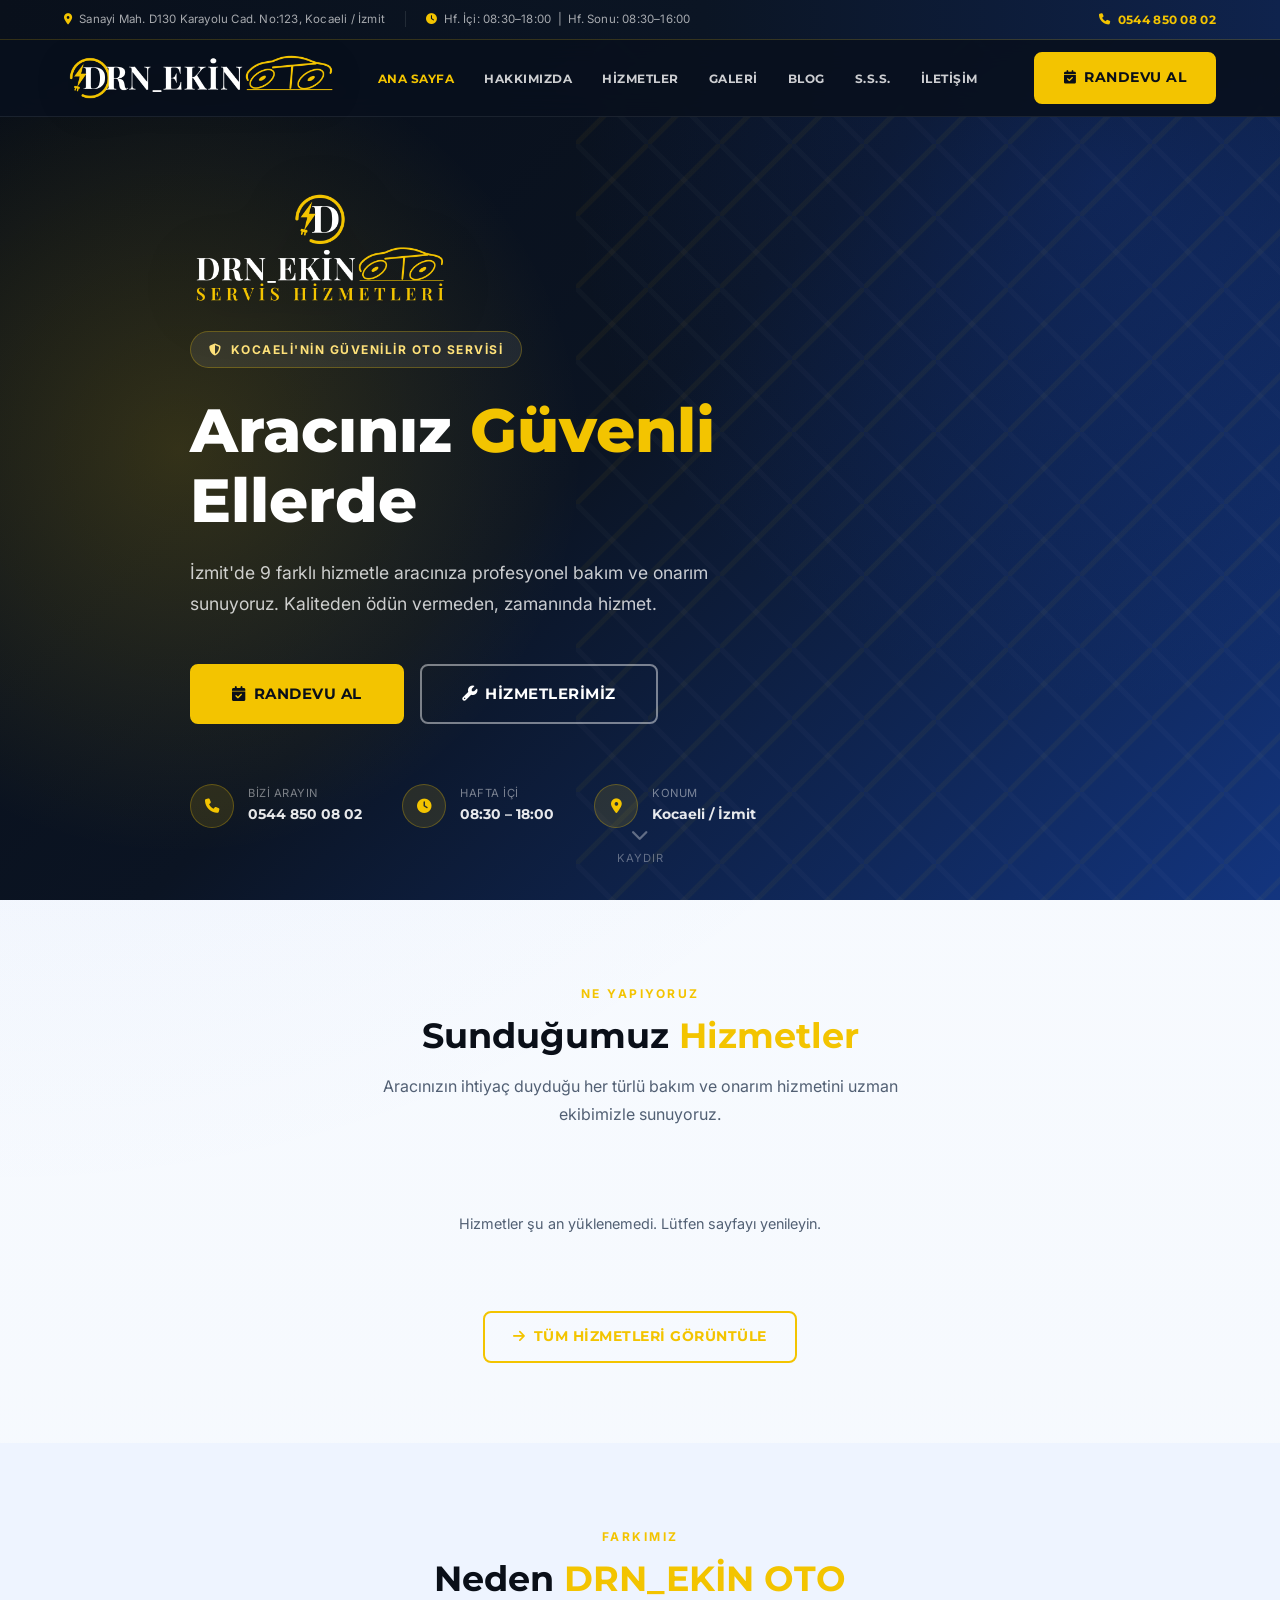
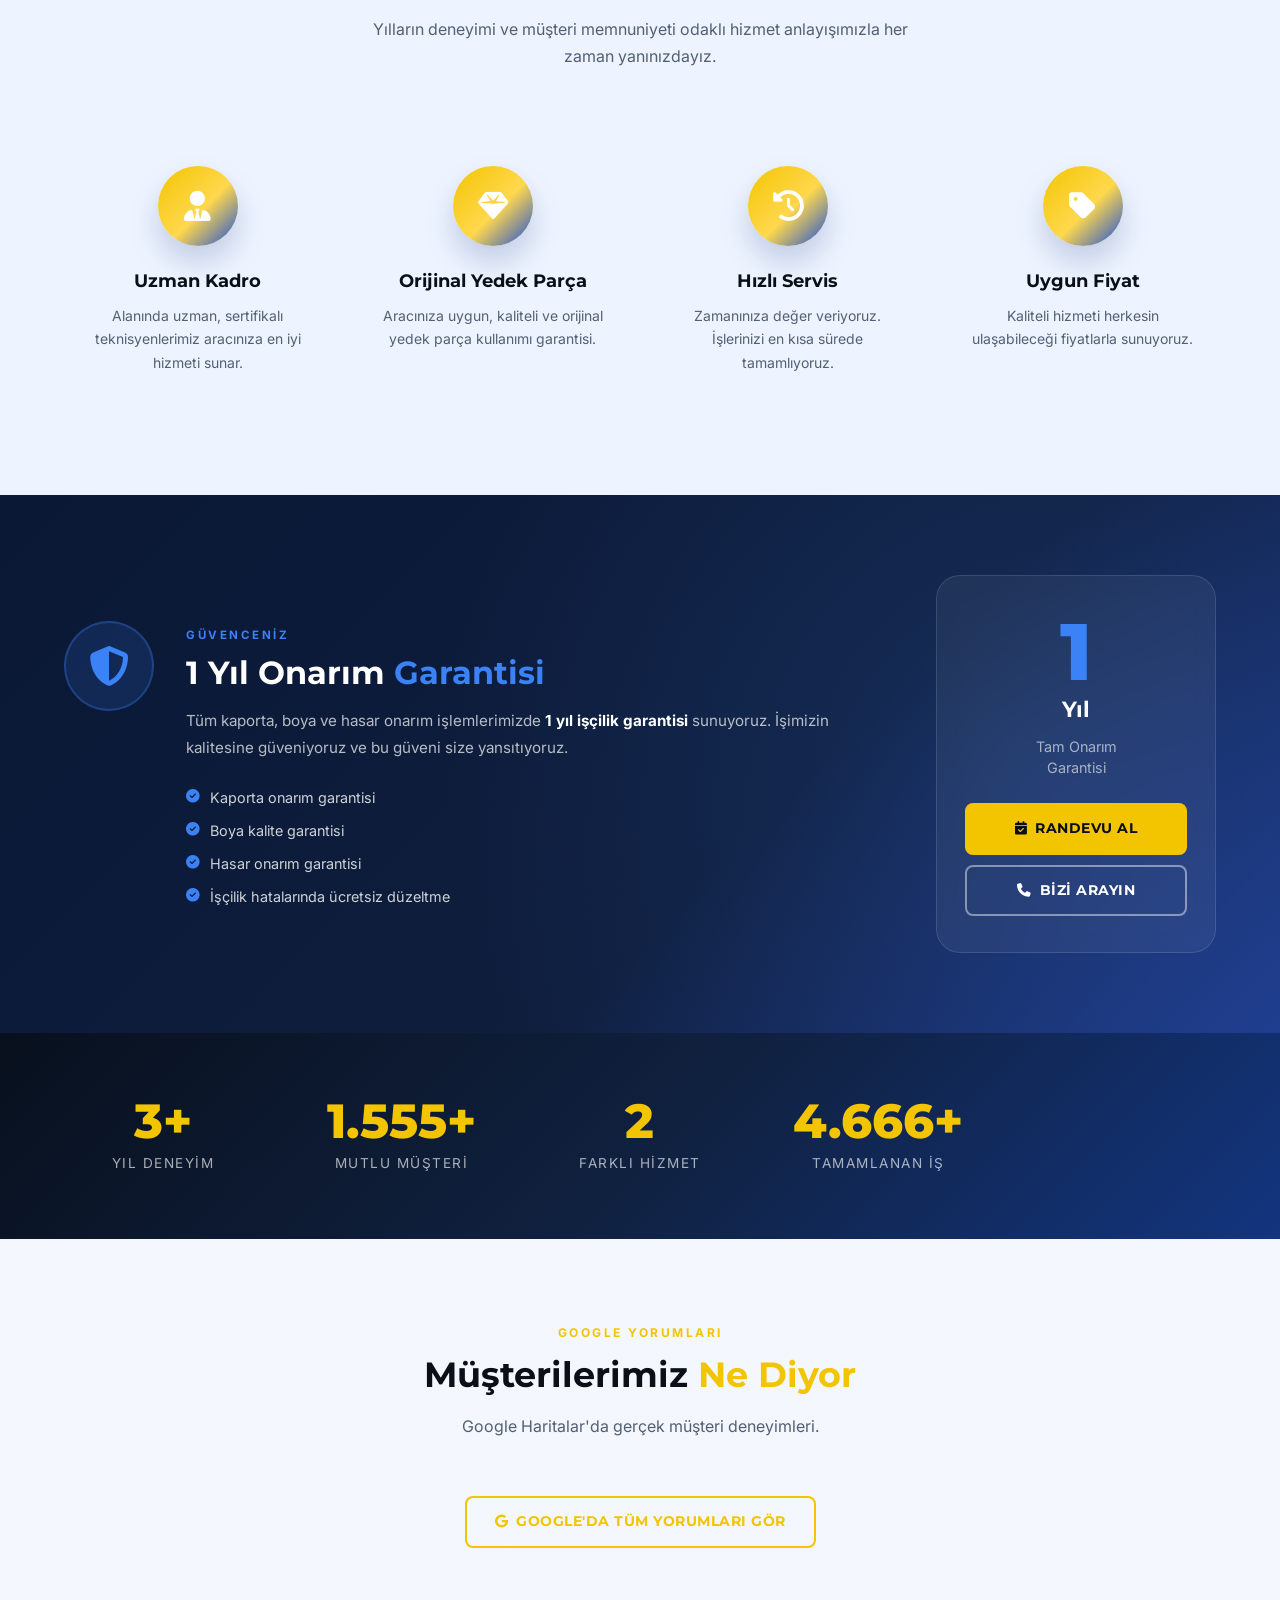
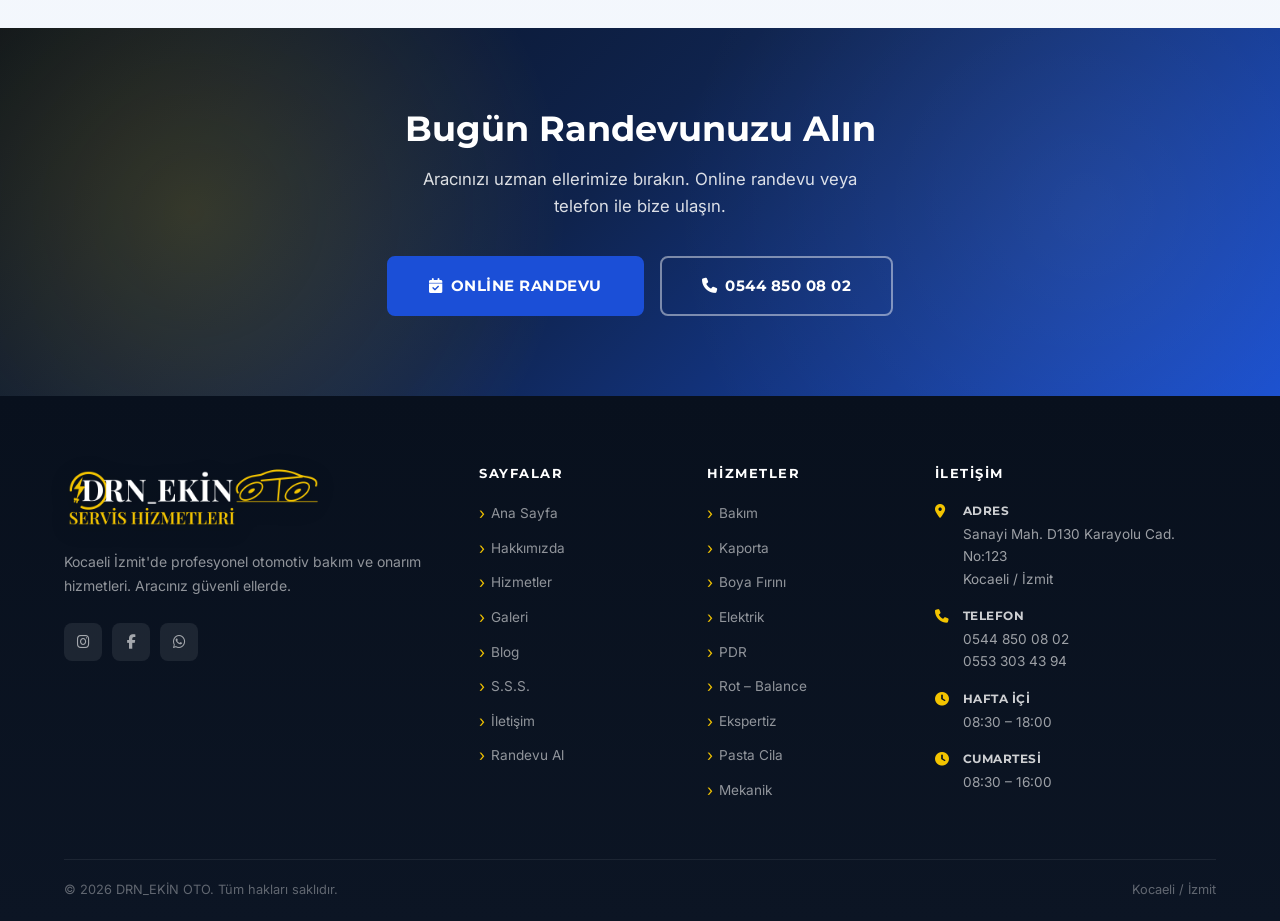
==== commit fe042c90: "Render the service cards from the endpoint index.html and hizmetler.html each carried their own copy" ====
--- a/index.html
+++ b/index.html
@@ -171,179 +171,15 @@
         <h2 class="section-title">Sunduğumuz <span class="text-red">Hizmetler</span></h2>
         <p class="section-desc">Aracınızın ihtiyaç duyduğu her türlü bakım ve onarım hizmetini uzman ekibimizle sunuyoruz.</p>
       </div>
-      <div class="services-detail-grid">
-        <!-- 1. BAKIM -->
-        <div class="service-detail-card reveal reveal-d1">
-          <div class="service-detail-img-wrap">
-            <img src="images/drn-bakim2-800.webp?v=20260424" alt="Bakım" class="service-detail-img" loading="lazy" srcset="images/drn-bakim2-800.webp?v=20260424 800w, images/drn-bakim2-1400.webp?v=20260424 1400w" sizes="(max-width: 900px) 100vw, 360px" decoding="async" data-full="images/drn-bakim2-1400.webp?v=20260424">
-          </div>
-          <div class="service-detail-body">
-            <div class="card-brand" style="font-size:0.75rem; color:#888; letter-spacing:1px; margin-bottom:8px; font-weight:600;">DRN_EKİN OTO</div>
-            <h3 style="margin-bottom:12px; color:#1a1a2e; font-size:1.25rem;">Bakım</h3>
-            <p style="font-size:0.95rem; color:#555; margin-bottom:20px;">Geniş atölyemizde birden fazla aracı aynı anda bakıma alarak bekleme sürenizi en aza indiriyoruz.</p>
-            <a href="hizmetler.html" class="btn-detail" style="display:flex; justify-content:space-between; align-items:center; text-decoration:none; color:#e63946; font-weight:600; font-size:0.9rem; border-top:1px solid #eee; padding-top:12px;">Detaylı İncele <i class="fa-solid fa-arrow-right"></i></a>
-          </div>
-        </div>
-
-        <!-- 2. KAPORTA -->
-        <div class="service-detail-card reveal reveal-d2">
-          <div class="img-slider" data-slider>
-            <div class="img-slider-track">
-              <img src="images/drn-on-cephe-800.webp?v=20260424" alt="Ön Cephe" class="img-slider-slide" loading="lazy" srcset="images/drn-on-cephe-800.webp?v=20260424 800w, images/drn-on-cephe-1400.webp?v=20260424 1400w" sizes="(max-width: 900px) 100vw, 360px" decoding="async" data-full="images/drn-on-cephe-1400.webp?v=20260424">
-              <img src="images/drn-on-cephe-800.webp?v=20260424" alt="Dış Cephe" class="img-slider-slide" loading="lazy" srcset="images/drn-on-cephe-800.webp?v=20260424 800w, images/drn-on-cephe-1400.webp?v=20260424 1400w" sizes="(max-width: 900px) 100vw, 360px" decoding="async" data-full="images/drn-on-cephe-1400.webp?v=20260424">
-            </div>
-            <button class="img-slider-btn img-slider-prev" aria-label="Önceki"><i class="fa-solid fa-chevron-left"></i></button>
-            <button class="img-slider-btn img-slider-next" aria-label="Sonraki"><i class="fa-solid fa-chevron-right"></i></button>
-            <div class="img-slider-dots"></div>
-          </div>
-          <div class="service-detail-body">
-            <div class="card-brand" style="font-size:0.75rem; color:#888; letter-spacing:1px; margin-bottom:8px; font-weight:600;">DRN_EKİN OTO</div>
-            <h3 style="margin-bottom:12px; color:#1a1a2e; font-size:1.25rem;">Ön Cephe</h3>
-            <p style="font-size:0.95rem; color:#555; margin-bottom:20px;">D130 Karayolu üzerindeki modern tesisimizde, araç kabul ve misafir karşılama alanımız.</p>
-            <a href="hizmetler.html" class="btn-detail" style="display:flex; justify-content:space-between; align-items:center; text-decoration:none; color:#e63946; font-weight:600; font-size:0.9rem; border-top:1px solid #eee; padding-top:12px;">Detaylı İncele <i class="fa-solid fa-arrow-right"></i></a>
-          </div>
-        </div>
-
-        <!-- 3. BOYA FIRINI -->
-        <div class="service-detail-card reveal reveal-d3">
-          <div class="img-slider" data-slider>
-            <div class="img-slider-track">
-              <img src="images/drn-boya-firini2-800.webp?v=20260424" alt="Boya Fırını İç" class="img-slider-slide" loading="lazy" srcset="images/drn-boya-firini2-800.webp?v=20260424 800w, images/drn-boya-firini2-1400.webp?v=20260424 1400w" sizes="(max-width: 900px) 100vw, 360px" decoding="async" data-full="images/drn-boya-firini2-1400.webp?v=20260424">
-              <img src="images/drn-boya-firini3-800.webp?v=20260424" alt="SAICO Boya Fırını Açık" class="img-slider-slide" loading="lazy" srcset="images/drn-boya-firini3-800.webp?v=20260424 800w, images/drn-boya-firini3-1400.webp?v=20260424 1400w" sizes="(max-width: 900px) 100vw, 360px" decoding="async" data-full="images/drn-boya-firini3-1400.webp?v=20260424">
-              <img src="images/drn-boya-firini4-800.webp?v=20260424" alt="SAICO Boya Fırını" class="img-slider-slide" loading="lazy" srcset="images/drn-boya-firini4-800.webp?v=20260424 800w, images/drn-boya-firini4-1400.webp?v=20260424 1400w" sizes="(max-width: 900px) 100vw, 360px" decoding="async" data-full="images/drn-boya-firini4-1400.webp?v=20260424">
-            </div>
-            <button class="img-slider-btn img-slider-prev" aria-label="Önceki"><i class="fa-solid fa-chevron-left"></i></button>
-            <button class="img-slider-btn img-slider-next" aria-label="Sonraki"><i class="fa-solid fa-chevron-right"></i></button>
-            <div class="img-slider-dots"></div>
-          </div>
-          <div class="service-detail-body">
-            <div class="card-brand" style="font-size:0.75rem; color:#888; letter-spacing:1px; margin-bottom:8px; font-weight:600;">DRN_EKİN OTO</div>
-            <h3 style="margin-bottom:12px; color:#1a1a2e; font-size:1.25rem;">Boya Fırını</h3>
-            <p style="font-size:0.95rem; color:#555; margin-bottom:20px;">SAICO profesyonel boya fırınımızda fabrikasyon kalitesinde, renk eşleştirmeli boya hizmeti sunuyoruz.</p>
-            <a href="hizmetler.html" class="btn-detail" style="display:flex; justify-content:space-between; align-items:center; text-decoration:none; color:#e63946; font-weight:600; font-size:0.9rem; border-top:1px solid #eee; padding-top:12px;">Detaylı İncele <i class="fa-solid fa-arrow-right"></i></a>
-          </div>
-        </div>
-
-        <!-- 4. ELEKTRİK -->
-        <div class="service-detail-card reveal reveal-d1">
-          <div class="img-slider" data-slider>
-            <div class="img-slider-track">
-              <img src="images/drn-ekipman2-800.webp?v=20260424" alt="PDR Ekipmanları" class="img-slider-slide" loading="lazy" srcset="images/drn-ekipman2-800.webp?v=20260424 800w, images/drn-ekipman2-1400.webp?v=20260424 1400w" sizes="(max-width: 900px) 100vw, 360px" decoding="async" data-full="images/drn-ekipman2-1400.webp?v=20260424">
-              <img src="images/drn-ekipman1-800.webp?v=20260424" alt="PDR Ekipmanı 2" class="img-slider-slide" loading="lazy" srcset="images/drn-ekipman1-800.webp?v=20260424 800w, images/drn-ekipman1-1400.webp?v=20260424 1400w" sizes="(max-width: 900px) 100vw, 360px" decoding="async" data-full="images/drn-ekipman1-1400.webp?v=20260424">
-              <img src="images/drn-ekipman3-800.webp?v=20260424" alt="PDR Ekipmanı 3" class="img-slider-slide" loading="lazy" srcset="images/drn-ekipman3-800.webp?v=20260424 800w, images/drn-ekipman3-1400.webp?v=20260424 1400w" sizes="(max-width: 900px) 100vw, 360px" decoding="async" data-full="images/drn-ekipman3-1400.webp?v=20260424">
-              <img src="images/drn-ekipman4-800.webp?v=20260424" alt="PDR Ekipmanı 4" class="img-slider-slide" loading="lazy" srcset="images/drn-ekipman4-800.webp?v=20260424 800w, images/drn-ekipman4-1400.webp?v=20260424 1400w" sizes="(max-width: 900px) 100vw, 360px" decoding="async" data-full="images/drn-ekipman4-1400.webp?v=20260424">
-            </div>
-            <button class="img-slider-btn img-slider-prev" aria-label="Önceki"><i class="fa-solid fa-chevron-left"></i></button>
-            <button class="img-slider-btn img-slider-next" aria-label="Sonraki"><i class="fa-solid fa-chevron-right"></i></button>
-            <div class="img-slider-dots"></div>
-          </div>
-          <div class="service-detail-body">
-            <div class="card-brand" style="font-size:0.75rem; color:#888; letter-spacing:1px; margin-bottom:8px; font-weight:600;">DRN_EKİN OTO</div>
-            <h3 style="margin-bottom:12px; color:#1a1a2e; font-size:1.25rem;">PDR (Paintless Dent Repair) Ekipmanları</h3>
-            <p style="font-size:0.95rem; color:#555; margin-bottom:20px;">Boyasız göçük düzeltme işlemlerini kusursuz gerçekleştirmek için kullandığımız profesyonel takım ünitelerimiz.</p>
-            <a href="hizmetler.html" class="btn-detail" style="display:flex; justify-content:space-between; align-items:center; text-decoration:none; color:#e63946; font-weight:600; font-size:0.9rem; border-top:1px solid #eee; padding-top:12px;">Detaylı İncele <i class="fa-solid fa-arrow-right"></i></a>
-          </div>
-        </div>
-
-        <!-- 5. PDR (BOYASIZ GÖÇÜK) -->
-        <div class="service-detail-card reveal reveal-d2">
-          <div class="img-slider" data-slider>
-            <div class="img-slider-track">
-              <img src="images/drn-atolye2-800.webp?v=20260424" alt="Aktif Atölye" class="img-slider-slide" loading="lazy" srcset="images/drn-atolye2-800.webp?v=20260424 800w, images/drn-atolye2-1400.webp?v=20260424 1400w" sizes="(max-width: 900px) 100vw, 360px" decoding="async" data-full="images/drn-atolye2-1400.webp?v=20260424">
-              <img src="images/drn-atolye-800.webp?v=20260424" alt="Atölye" class="img-slider-slide" loading="lazy" srcset="images/drn-atolye-800.webp?v=20260424 800w, images/drn-atolye-1400.webp?v=20260424 1400w" sizes="(max-width: 900px) 100vw, 360px" decoding="async" data-full="images/drn-atolye-1400.webp?v=20260424">
-              <img src="images/drn-atolye3-800.webp?v=20260424" alt="Atölye 3" class="img-slider-slide" loading="lazy" srcset="images/drn-atolye3-800.webp?v=20260424 800w, images/drn-atolye3-1400.webp?v=20260424 1400w" sizes="(max-width: 900px) 100vw, 360px" decoding="async" data-full="images/drn-atolye3-1400.webp?v=20260424">
-            </div>
-            <button class="img-slider-btn img-slider-prev" aria-label="Önceki"><i class="fa-solid fa-chevron-left"></i></button>
-            <button class="img-slider-btn img-slider-next" aria-label="Sonraki"><i class="fa-solid fa-chevron-right"></i></button>
-            <div class="img-slider-dots"></div>
-          </div>
-          <div class="service-detail-body">
-            <div class="card-brand" style="font-size:0.75rem; color:#888; letter-spacing:1px; margin-bottom:8px; font-weight:600;">DRN_EKİN OTO</div>
-            <h3 style="margin-bottom:12px; color:#1a1a2e; font-size:1.25rem;">Aktif Atölye</h3>
-            <p style="font-size:0.95rem; color:#555; margin-bottom:20px;">Kapasiteli atölyemizde PDR çalışmaları hızla yürütülür; orijinal boyanız korunarak aracınız kısa sürede hazır olur.</p>
-            <a href="hizmetler.html" class="btn-detail" style="display:flex; justify-content:space-between; align-items:center; text-decoration:none; color:#e63946; font-weight:600; font-size:0.9rem; border-top:1px solid #eee; padding-top:12px;">Detaylı İncele <i class="fa-solid fa-arrow-right"></i></a>
-          </div>
-        </div>
-
-        <!-- 6. ROT BALANCE -->
-        <div class="service-detail-card reveal reveal-d3">
-          <div class="img-slider" data-slider>
-            <div class="img-slider-track">
-              <img src="images/drn-rot-balans1-800.webp?v=20260424" alt="Rot - Balance" class="img-slider-slide" loading="lazy" srcset="images/drn-rot-balans1-800.webp?v=20260424 800w, images/drn-rot-balans1-1400.webp?v=20260424 1400w" sizes="(max-width: 900px) 100vw, 360px" decoding="async" data-full="images/drn-rot-balans1-1400.webp?v=20260424">
-              <img src="images/drn-rot-balans2-800.webp?v=20260424" alt="Rot - Balance 2" class="img-slider-slide" loading="lazy" srcset="images/drn-rot-balans2-800.webp?v=20260424 800w, images/drn-rot-balans2-1400.webp?v=20260424 1400w" sizes="(max-width: 900px) 100vw, 360px" decoding="async" data-full="images/drn-rot-balans2-1400.webp?v=20260424">
-            </div>
-            <button class="img-slider-btn img-slider-prev" aria-label="Önceki"><i class="fa-solid fa-chevron-left"></i></button>
-            <button class="img-slider-btn img-slider-next" aria-label="Sonraki"><i class="fa-solid fa-chevron-right"></i></button>
-            <div class="img-slider-dots"></div>
-          </div>
-          <div class="service-detail-body">
-            <div class="card-brand" style="font-size:0.75rem; color:#888; letter-spacing:1px; margin-bottom:8px; font-weight:600;">DRN_EKİN OTO</div>
-            <h3 style="margin-bottom:12px; color:#1a1a2e; font-size:1.25rem;">Rot - Balance</h3>
-            <p style="font-size:0.95rem; color:#555; margin-bottom:20px;">Araç kaldırıcımız üzerinde yapılan rot ve balans ayarıyla titreşim ve direksiyon kaçması sorunları kökten çözülür.</p>
-            <a href="hizmetler.html" class="btn-detail" style="display:flex; justify-content:space-between; align-items:center; text-decoration:none; color:#e63946; font-weight:600; font-size:0.9rem; border-top:1px solid #eee; padding-top:12px;">Detaylı İncele <i class="fa-solid fa-arrow-right"></i></a>
-          </div>
-        </div>
-
-        <!-- 7. EKSPERTİZ -->
-        <div class="service-detail-card reveal reveal-d1">
-          <div class="service-detail-img-wrap">
-            <img src="images/drn-ekspertiz2-800.webp?v=20260424" alt="Ekspertiz" class="service-detail-img" loading="lazy" srcset="images/drn-ekspertiz2-800.webp?v=20260424 800w, images/drn-ekspertiz2-1400.webp?v=20260424 1400w" sizes="(max-width: 900px) 100vw, 360px" decoding="async" data-full="images/drn-ekspertiz2-1400.webp?v=20260424">
-          </div>
-          <div class="service-detail-body">
-            <div class="card-brand" style="font-size:0.75rem; color:#888; letter-spacing:1px; margin-bottom:8px; font-weight:600;">DRN_EKİN OTO</div>
-            <h3 style="margin-bottom:12px; color:#1a1a2e; font-size:1.25rem;">Ekspertiz Takımları</h3>
-            <p style="font-size:0.95rem; color:#555; margin-bottom:20px;">Geniş alet parkurumuzla aracın her parçası titizlikle incelenir; boya ölçümünden şasi kontrolüne kapsamlı rapor alın.</p>
-            <a href="hizmetler.html" class="btn-detail" style="display:flex; justify-content:space-between; align-items:center; text-decoration:none; color:#e63946; font-weight:600; font-size:0.9rem; border-top:1px solid #eee; padding-top:12px;">Detaylı İncele <i class="fa-solid fa-arrow-right"></i></a>
-          </div>
-        </div>
-
-        <!-- 8. OFİS -->
-        <div class="service-detail-card reveal reveal-d2">
-          <div class="img-slider" data-slider>
-            <div class="img-slider-track">
-              <img src="images/drn-customer-space2-800.webp?v=20260424" alt="Ofis" class="img-slider-slide" loading="lazy" srcset="images/drn-customer-space2-800.webp?v=20260424 800w, images/drn-customer-space2-1400.webp?v=20260424 1400w" sizes="(max-width: 900px) 100vw, 360px" decoding="async" data-full="images/drn-customer-space2-1400.webp?v=20260424">
-              <img src="images/drn-ofis1-800.webp?v=20260424" alt="Bekleme Salonu" class="img-slider-slide" loading="lazy" srcset="images/drn-ofis1-800.webp?v=20260424 800w, images/drn-ofis1-1400.webp?v=20260424 1400w" sizes="(max-width: 900px) 100vw, 360px" decoding="async" data-full="images/drn-ofis1-1400.webp?v=20260424">
-              <img src="images/drn-ofis2-800.webp?v=20260424" alt="Müzik Sistemi" class="img-slider-slide" loading="lazy" srcset="images/drn-ofis2-800.webp?v=20260424 800w, images/drn-ofis2-1400.webp?v=20260424 1400w" sizes="(max-width: 900px) 100vw, 360px" decoding="async" data-full="images/drn-ofis2-1400.webp?v=20260424">
-              <img src="images/drn-ofis3-800.webp?v=20260424" alt="Plak Koleksiyonu" class="img-slider-slide" loading="lazy" srcset="images/drn-ofis3-800.webp?v=20260424 800w, images/drn-ofis3-1400.webp?v=20260424 1400w" sizes="(max-width: 900px) 100vw, 360px" decoding="async" data-full="images/drn-ofis3-1400.webp?v=20260424">
-              <img src="images/drn-ofis4-800.webp?v=20260424" alt="Ofis Genel" class="img-slider-slide" loading="lazy" srcset="images/drn-ofis4-800.webp?v=20260424 800w, images/drn-ofis4-1400.webp?v=20260424 1400w" sizes="(max-width: 900px) 100vw, 360px" decoding="async" data-full="images/drn-ofis4-1400.webp?v=20260424">
-            </div>
-            <button class="img-slider-btn img-slider-prev" aria-label="Önceki"><i class="fa-solid fa-chevron-left"></i></button>
-            <button class="img-slider-btn img-slider-next" aria-label="Sonraki"><i class="fa-solid fa-chevron-right"></i></button>
-            <div class="img-slider-dots"></div>
-          </div>
-          <div class="service-detail-body">
-            <div class="card-brand" style="font-size:0.75rem; color:#888; letter-spacing:1px; margin-bottom:8px; font-weight:600;">DRN_EKİN OTO</div>
-            <h3 style="margin-bottom:12px; color:#1a1a2e; font-size:1.25rem;">Ofis</h3>
-            <p style="font-size:0.95rem; color:#555; margin-bottom:20px;">Aracınızın işlemleri sürerken misafirimiz olabileceğiniz şık ve rahat bekleme alanımız.</p>
-            <a href="hizmetler.html" class="btn-detail" style="display:flex; justify-content:space-between; align-items:center; text-decoration:none; color:#e63946; font-weight:600; font-size:0.9rem; border-top:1px solid #eee; padding-top:12px;">Detaylı İncele <i class="fa-solid fa-arrow-right"></i></a>
-          </div>
-        </div>
-
-        <!-- 9. MEKANİK -->
-        <div class="service-detail-card reveal reveal-d3">
-          <div class="service-detail-img-wrap">
-            <img src="images/drn-mekanik2-800.webp?v=20260424" alt="Mekanik" class="service-detail-img" loading="lazy" srcset="images/drn-mekanik2-800.webp?v=20260424 800w, images/drn-mekanik2-1400.webp?v=20260424 1400w" sizes="(max-width: 900px) 100vw, 360px" decoding="async" data-full="images/drn-mekanik2-1400.webp?v=20260424">
-          </div>
-          <div class="service-detail-body">
-            <div class="card-brand" style="font-size:0.75rem; color:#888; letter-spacing:1px; margin-bottom:8px; font-weight:600;">DRN_EKİN OTO</div>
-            <h3 style="margin-bottom:12px; color:#1a1a2e; font-size:1.25rem;">Mekanik</h3>
-            <p style="font-size:0.95rem; color:#555; margin-bottom:20px;">Tam donanımlı atölyemizde motor, şanzıman ve fren arızaları modern teşhis cihazlarımızla hızlıca tespit edilip giderilir.</p>
-            <a href="hizmetler.html" class="btn-detail" style="display:flex; justify-content:space-between; align-items:center; text-decoration:none; color:#e63946; font-weight:600; font-size:0.9rem; border-top:1px solid #eee; padding-top:12px;">Detaylı İncele <i class="fa-solid fa-arrow-right"></i></a>
-          </div>
-        </div>
-
-        <!-- 10. KAPORTA ONARIM -->
-        <div class="service-detail-card reveal reveal-d1">
-          <div class="service-detail-img-wrap">
-            <img src="images/drn-kaporta-onarim-800.webp?v=20260424" alt="Kaporta Onarım" class="service-detail-img" loading="lazy" srcset="images/drn-kaporta-onarim-800.webp?v=20260424 800w, images/drn-kaporta-onarim-1400.webp?v=20260424 1400w" sizes="(max-width: 900px) 100vw, 360px" decoding="async" data-full="images/drn-kaporta-onarim-1400.webp?v=20260424">
-          </div>
-          <div class="service-detail-body">
-            <div class="card-brand" style="font-size:0.75rem; color:#888; letter-spacing:1px; margin-bottom:8px; font-weight:600;">DRN_EKİN OTO</div>
-            <h3 style="margin-bottom:12px; color:#1a1a2e; font-size:1.25rem;">Kaporta Onarım</h3>
-            <p style="font-size:0.95rem; color:#555; margin-bottom:20px;">Çarpma ve kaza hasarlarından kaynaklanan kaporta deformasyonlarını orijinal şekline kavuşturuyoruz.</p>
-            <a href="hizmetler.html" class="btn-detail" style="display:flex; justify-content:space-between; align-items:center; text-decoration:none; color:#e63946; font-weight:600; font-size:0.9rem; border-top:1px solid #eee; padding-top:12px;">Detaylı İncele <i class="fa-solid fa-arrow-right"></i></a>
-          </div>
-        </div>
+      <!-- Kartlar api/hizmetler.php'den gelir; panelden yapılan değişiklik
+           hem bu sayfada hem hizmetler.html'de görünür. Durum mesajı listenin
+           DIŞINDA ayrı bir role="status" elemanında: liste canlı bölge olsaydı
+           ekran okuyucu her yüklemede on kartın tamamını baştan okurdu. -->
+      <p class="state-note" id="servicesState" role="status" hidden></p>
+      <div class="services-detail-grid" id="servicesGrid" data-variant="summary">
+        <noscript>
+          <p class="state-note">Hizmetlerimizi görüntüleyebilmek için tarayıcınızda JavaScript'in açık olması gerekir. Bize <a href="tel:+905448500802">0544 850 08 02</a> numarasından ulaşabilirsiniz.</p>
+        </noscript>
       </div>
       <div class="text-center" style="margin-top:48px;">
         <a href="hizmetler.html" class="btn btn-outline-red">
--- a/css/style.css
+++ b/css/style.css
@@ -1139,6 +1139,8 @@
 .read-more i { color: var(--red); }
 .read-more:hover { gap: 10px; color: var(--black); }
 .blog-state { padding: 28px; text-align: center; color: var(--gray); font-size: 0.9rem; }
+/* Hizmetler ve galeri bölümlerinin durum mesajı (yükleniyor / boş / hata). */
+.state-note { padding: 28px; text-align: center; color: var(--gray); font-size: 0.9rem; }
 .blog-card--noimg { grid-template-columns: 1fr; }
 .sidebar-widget { background: #fff; border: 1px solid var(--border); border-radius: var(--radius); padding: 26px; margin-bottom: 24px; }
 .sidebar-widget h4 {
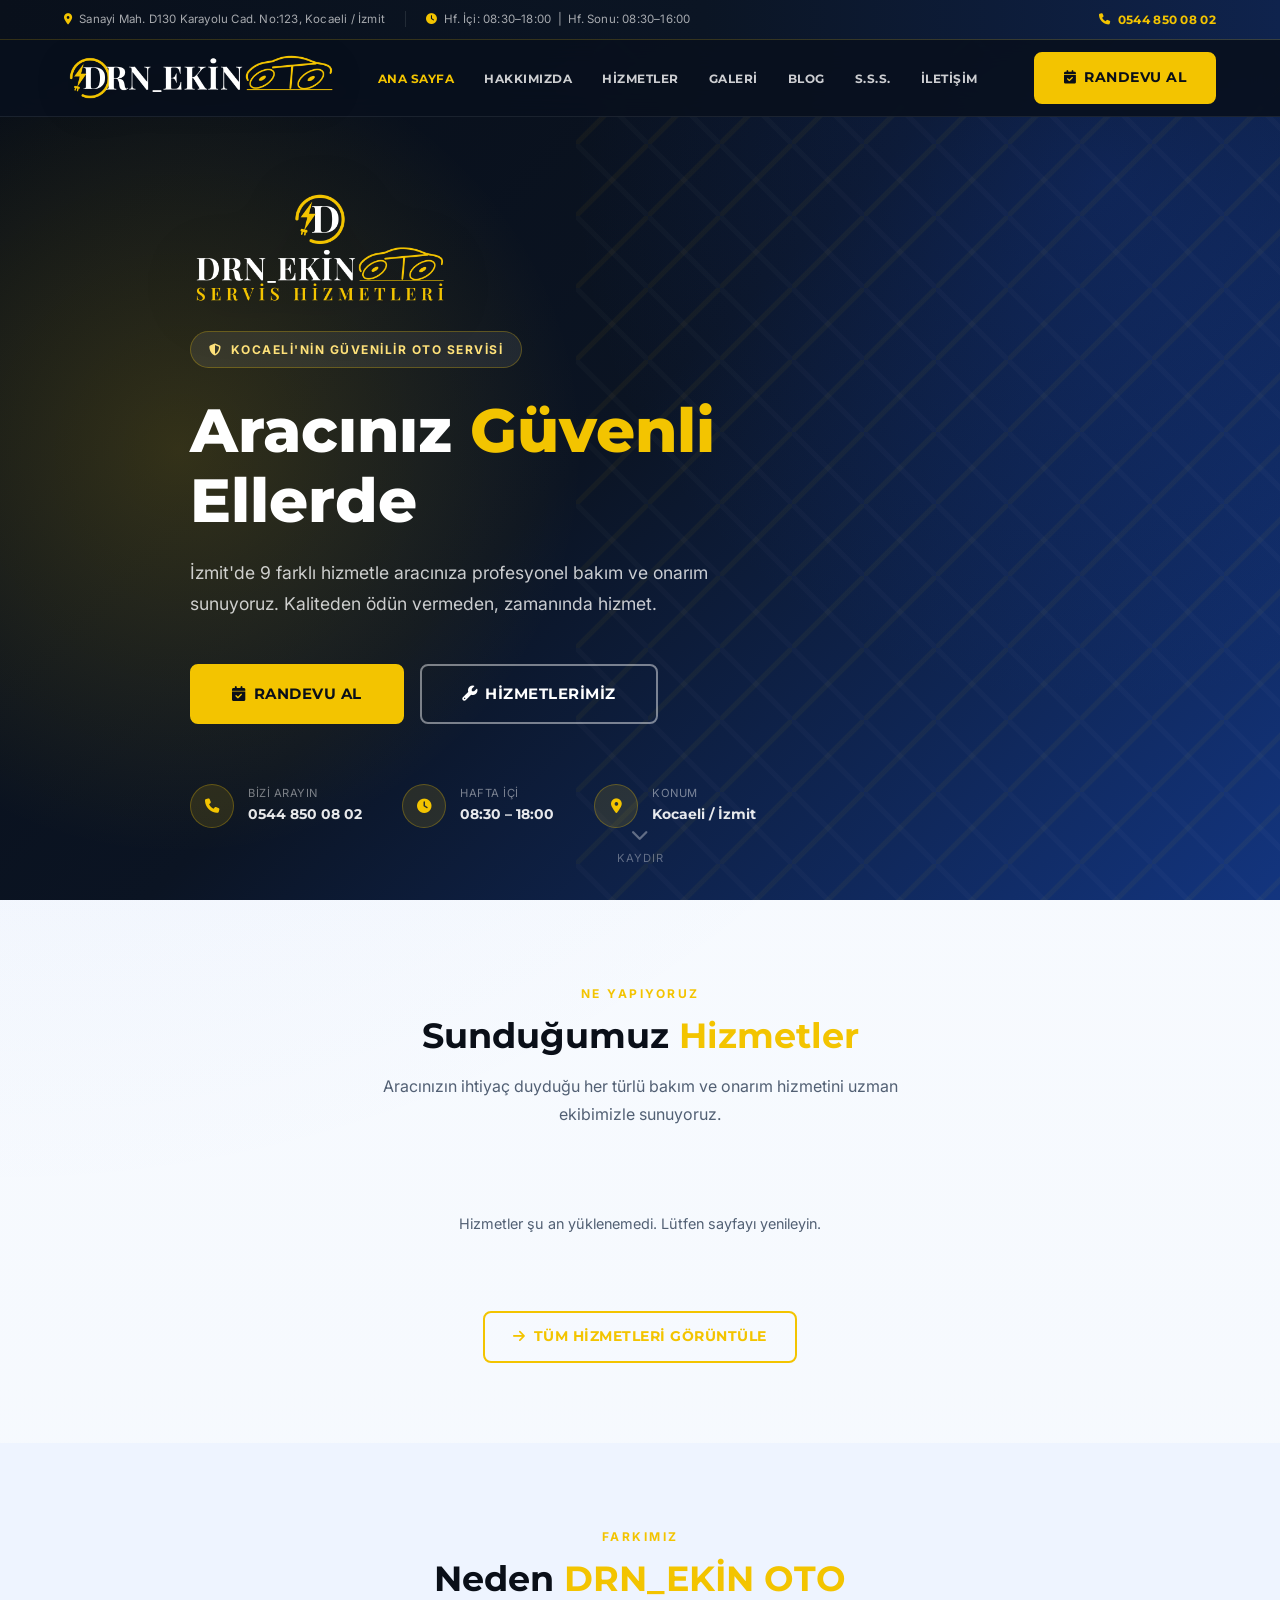
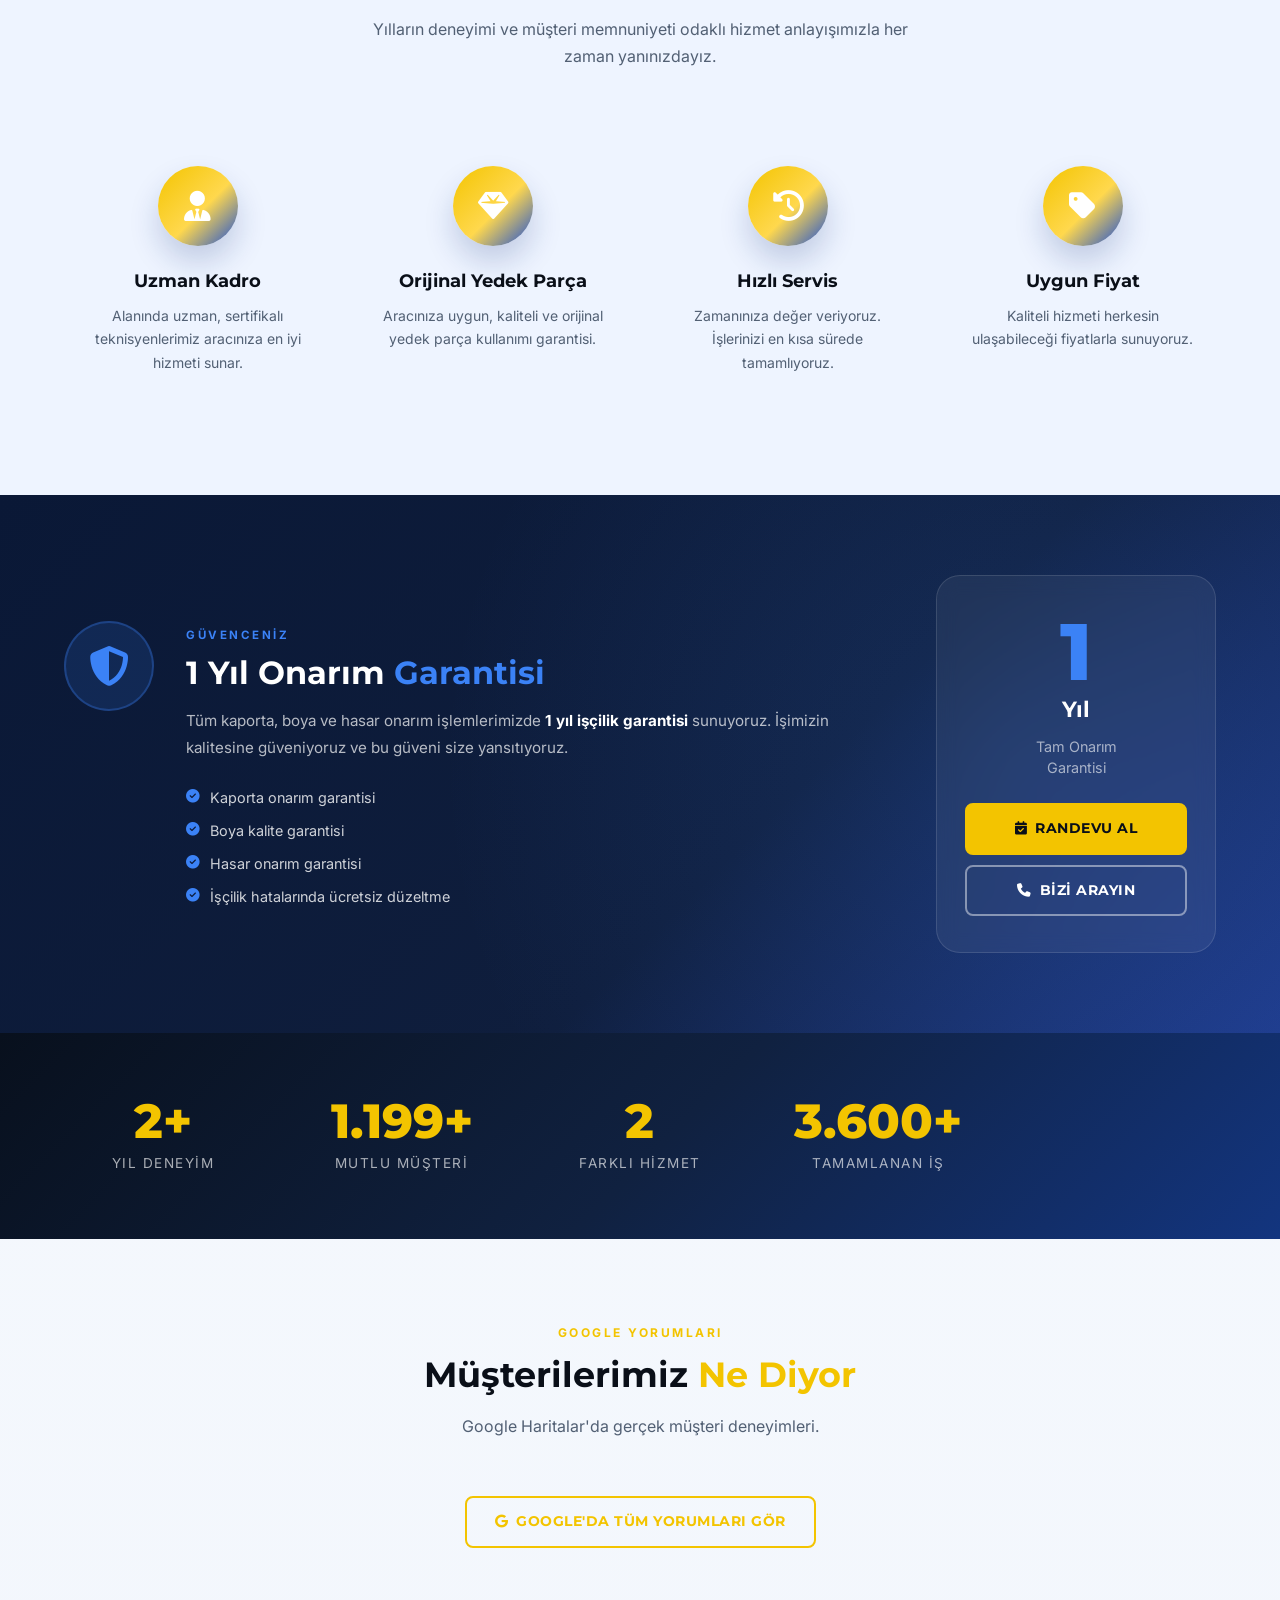
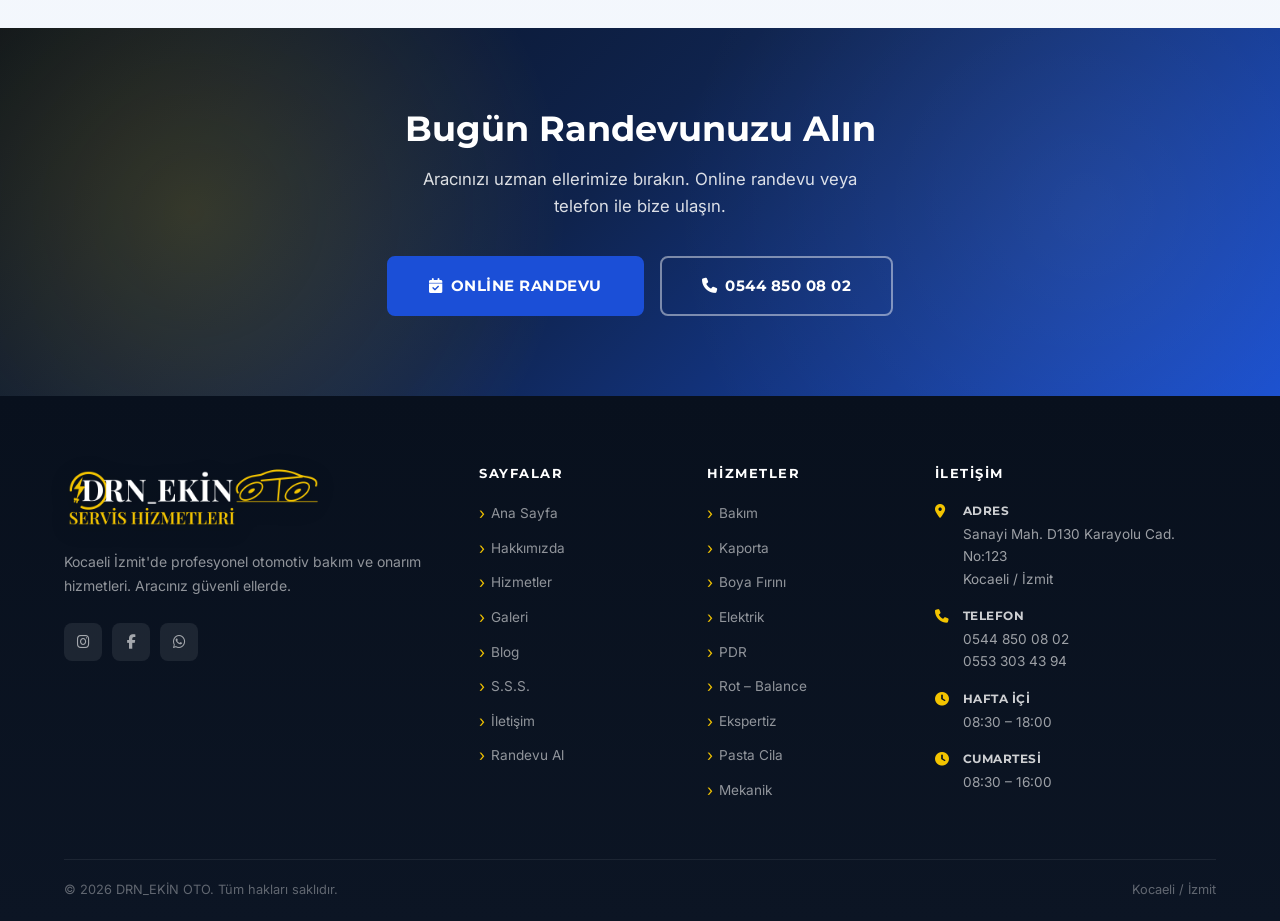
==== commit 334ef1c9: "Render the gallery from the endpoint and make tiles keyboard-reachable galeri.html carried seventeen" ====
--- a/index.html
+++ b/index.html
@@ -15,7 +15,7 @@
   <link rel="preconnect" href="https://fonts.gstatic.com" crossorigin>
   <link href="https://fonts.googleapis.com/css2?family=Montserrat:wght@400;500;600;700;800&family=Inter:wght@300;400;500;600&family=Playfair+Display:wght@700;800&display=swap" rel="stylesheet">
   <link rel="stylesheet" href="https://cdnjs.cloudflare.com/ajax/libs/font-awesome/6.5.0/css/all.min.css">
-  <link rel="stylesheet" href="css/style.css?v=29">
+  <link rel="stylesheet" href="css/style.css?v=30">
 
   <link rel="icon" href="favicon.ico?v=20260802b" sizes="16x16">
   <link rel="icon" href="images/favicon.svg?v=20260802b" type="image/svg+xml">
@@ -402,7 +402,7 @@
     </div>
   </footer>
 
-  <script src="js/main.js?v=17"></script>
+  <script src="js/main.js?v=18"></script>
 </body>
 </html>
 
--- a/css/style.css
+++ b/css/style.css
@@ -870,6 +870,12 @@
   overflow: hidden;
   aspect-ratio: 4/3;
   cursor: pointer;
+}
+/* Kareler artık role="button" tabindex="0" taşıyor; klavye kullanıcısı nerede
+   olduğunu görmeli. overflow:hidden outline'ı kırptığı için içeriye çiziliyor. */
+.gallery-item:focus-visible {
+  outline: 3px solid var(--red);
+  outline-offset: -3px;
 }
 .gallery-inner {
   width: 100%; height: 100%;
